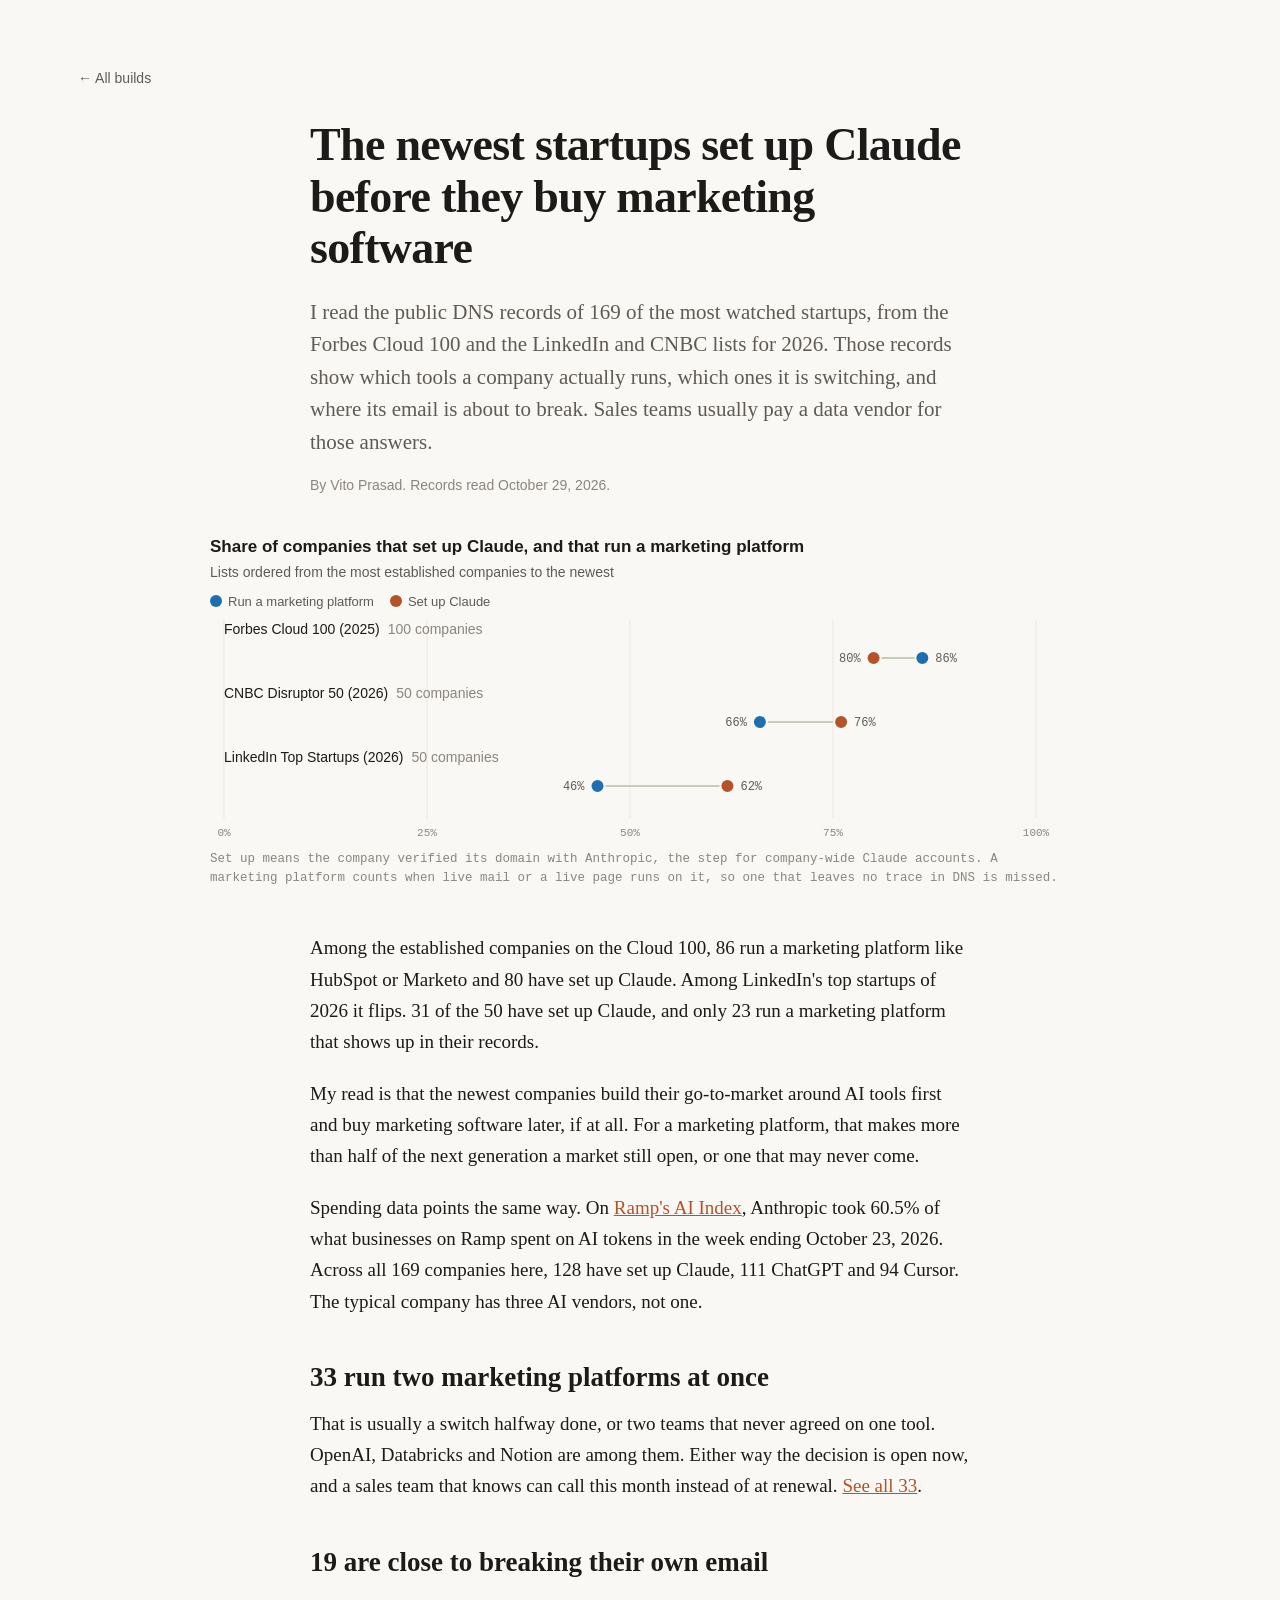
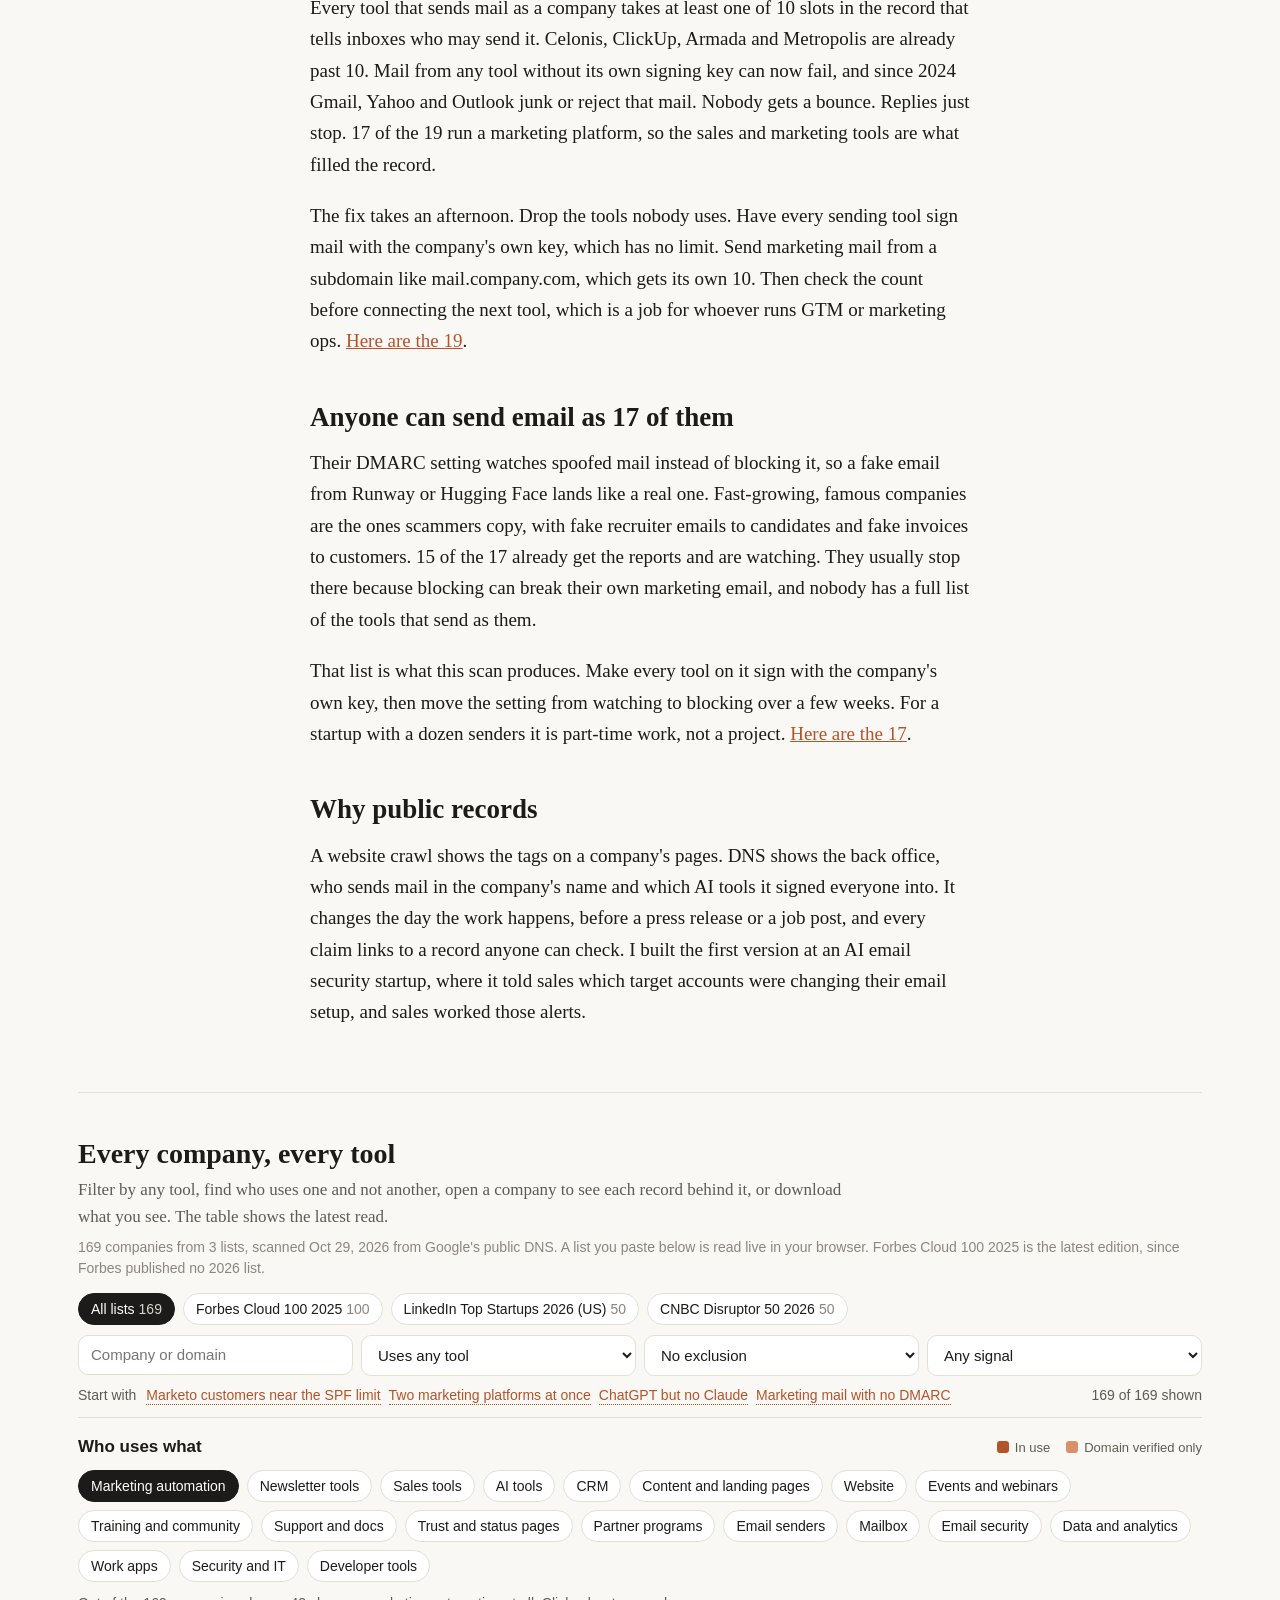
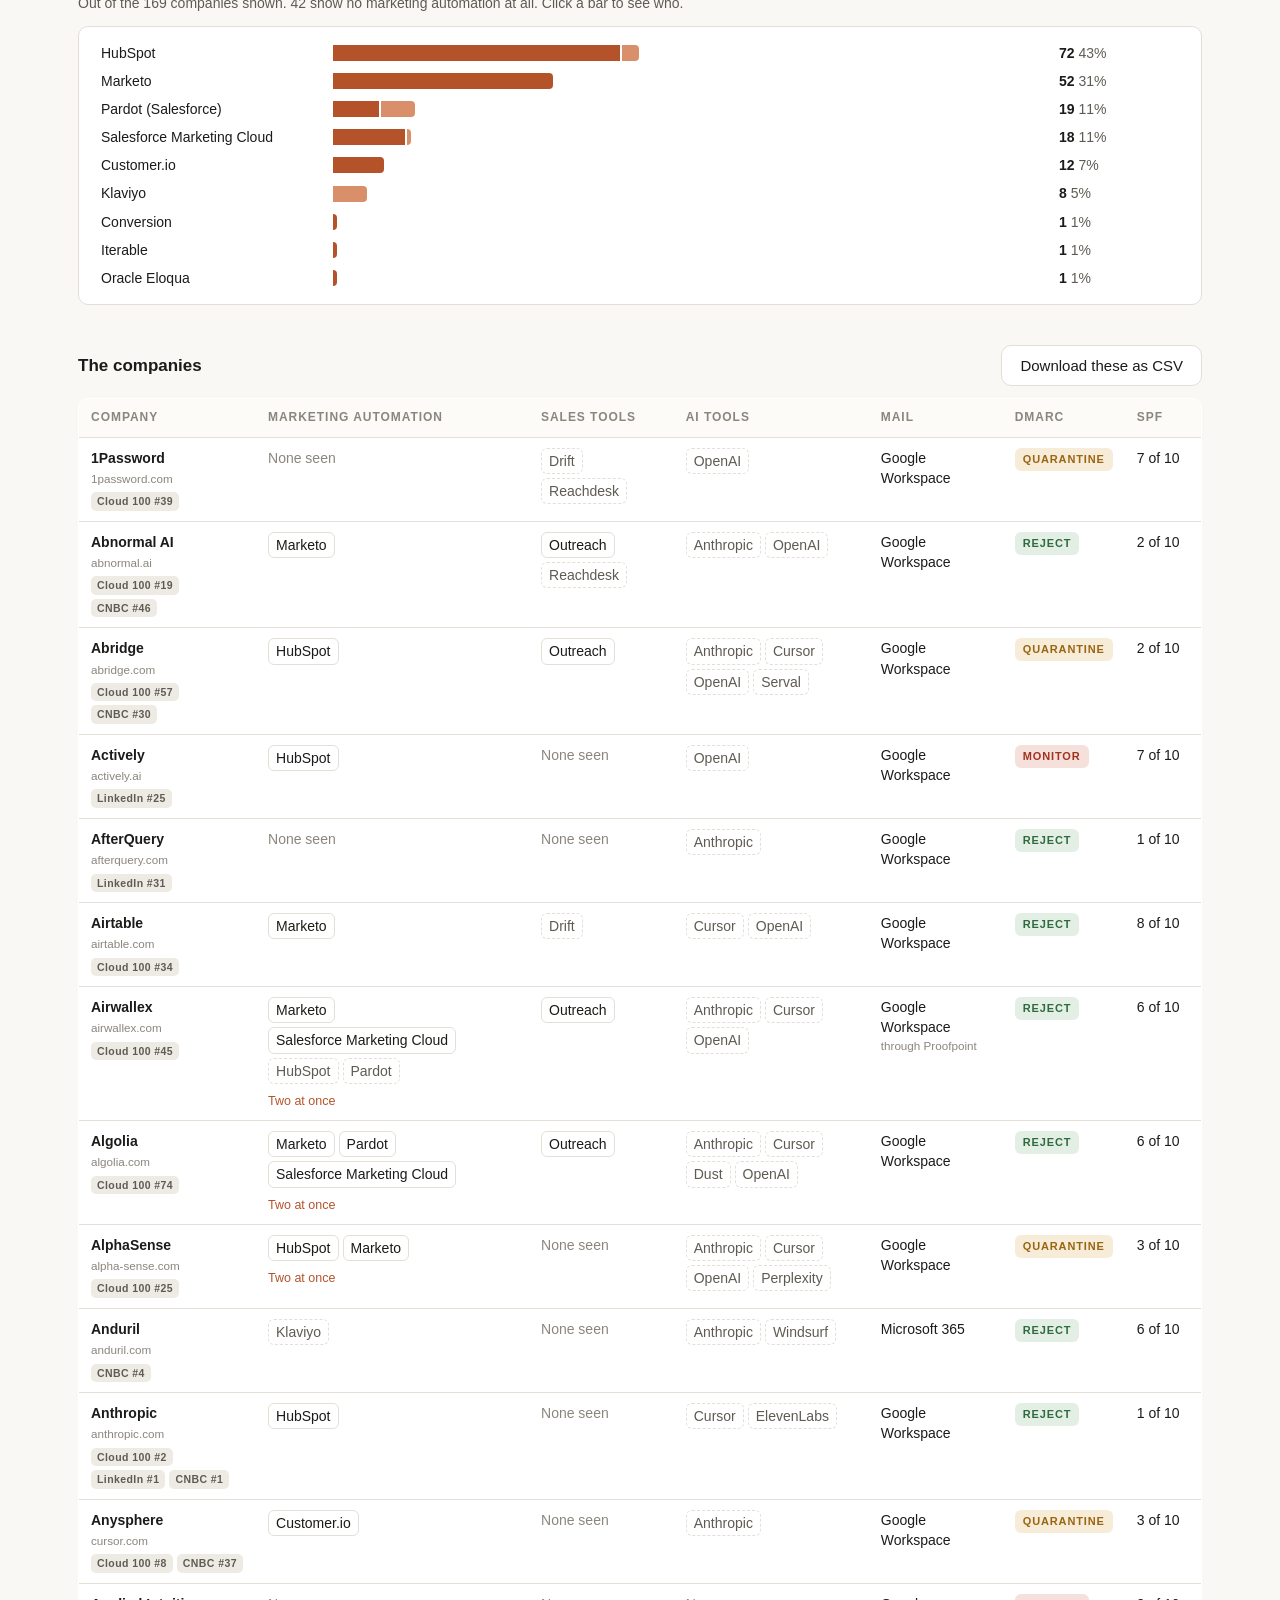
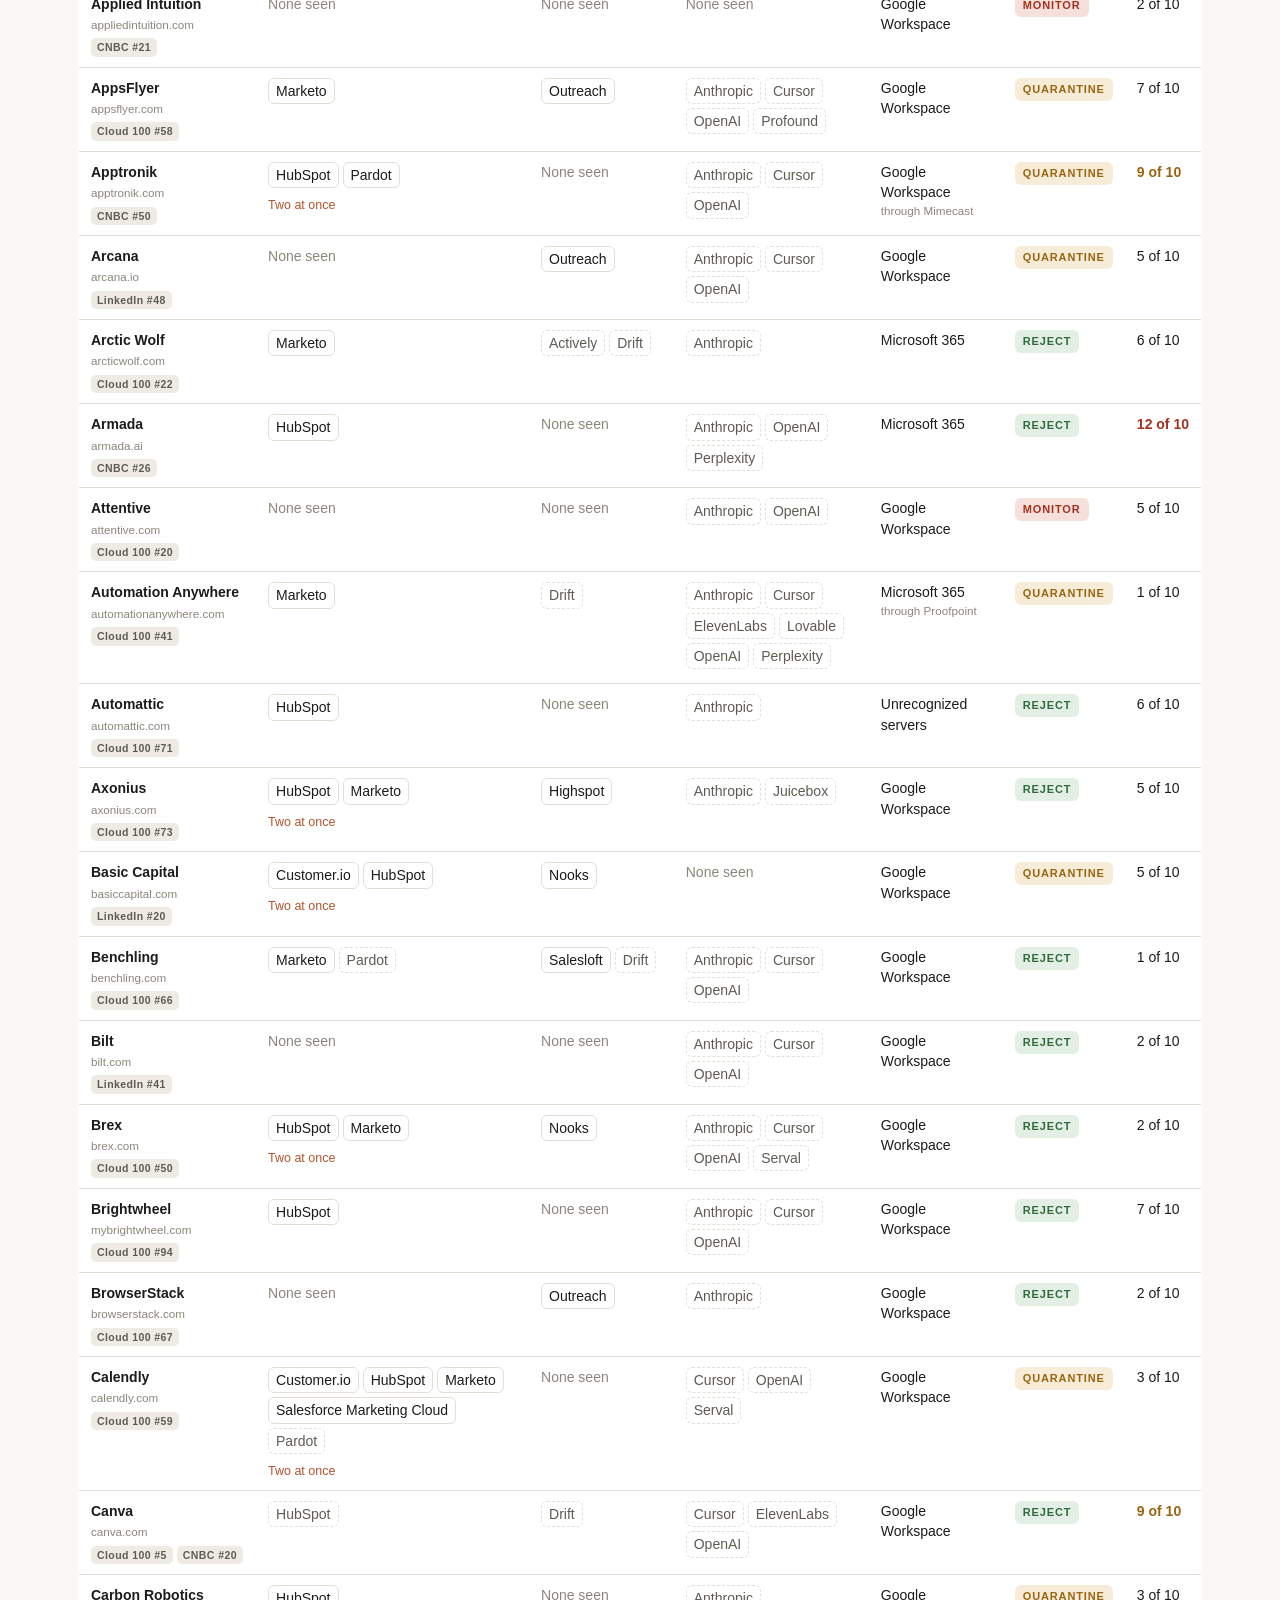
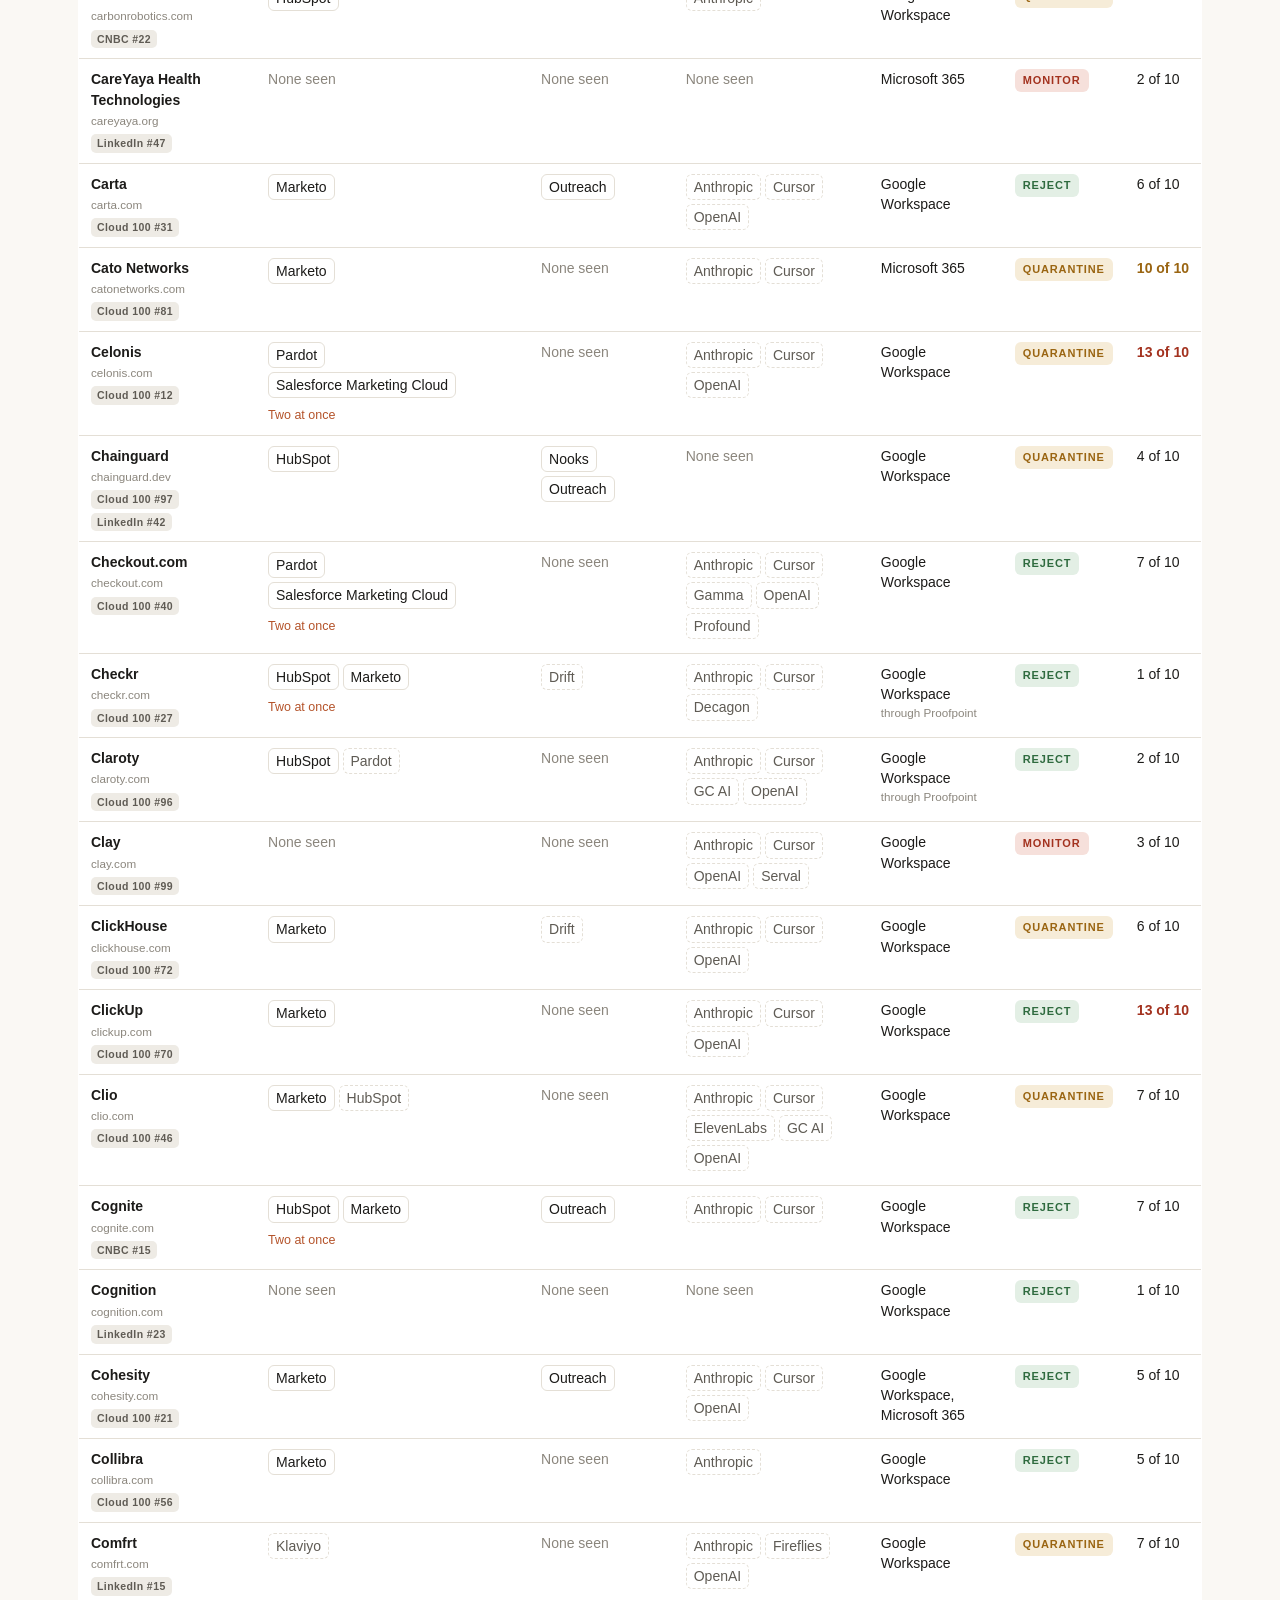
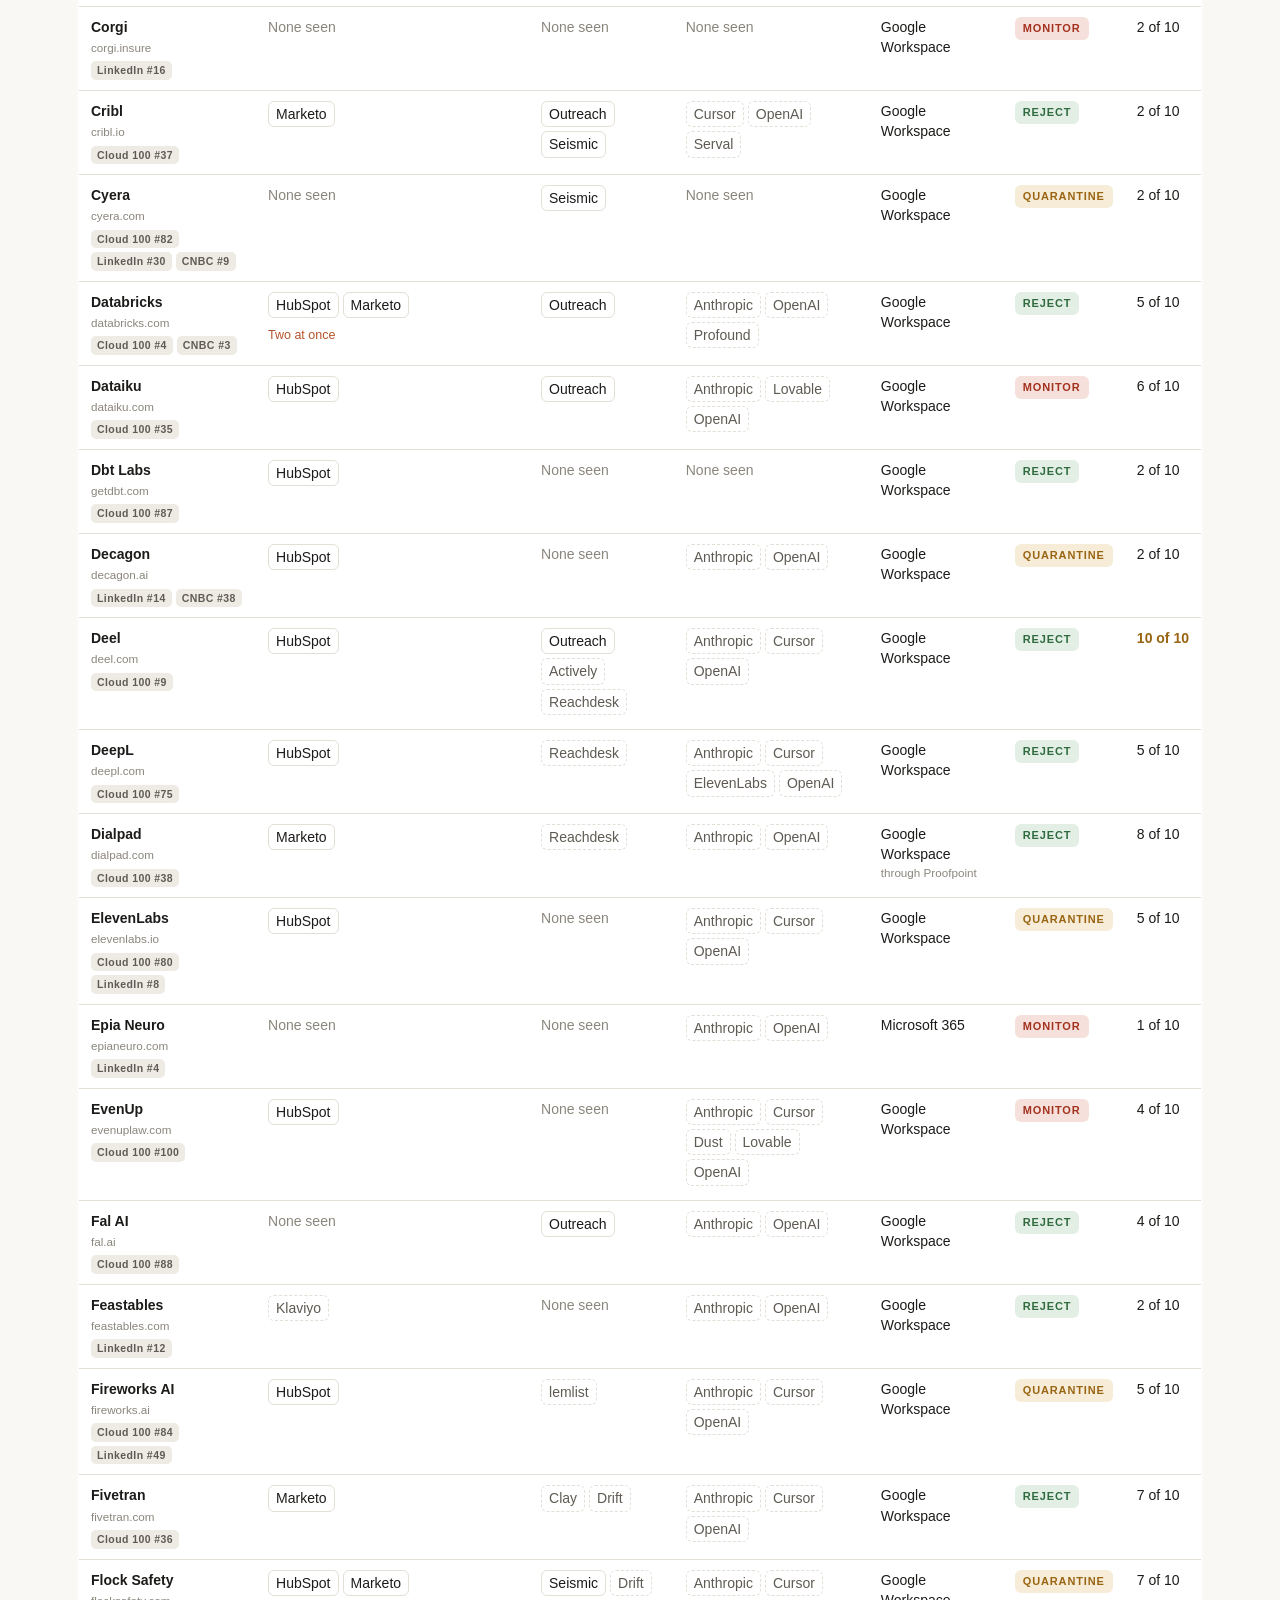
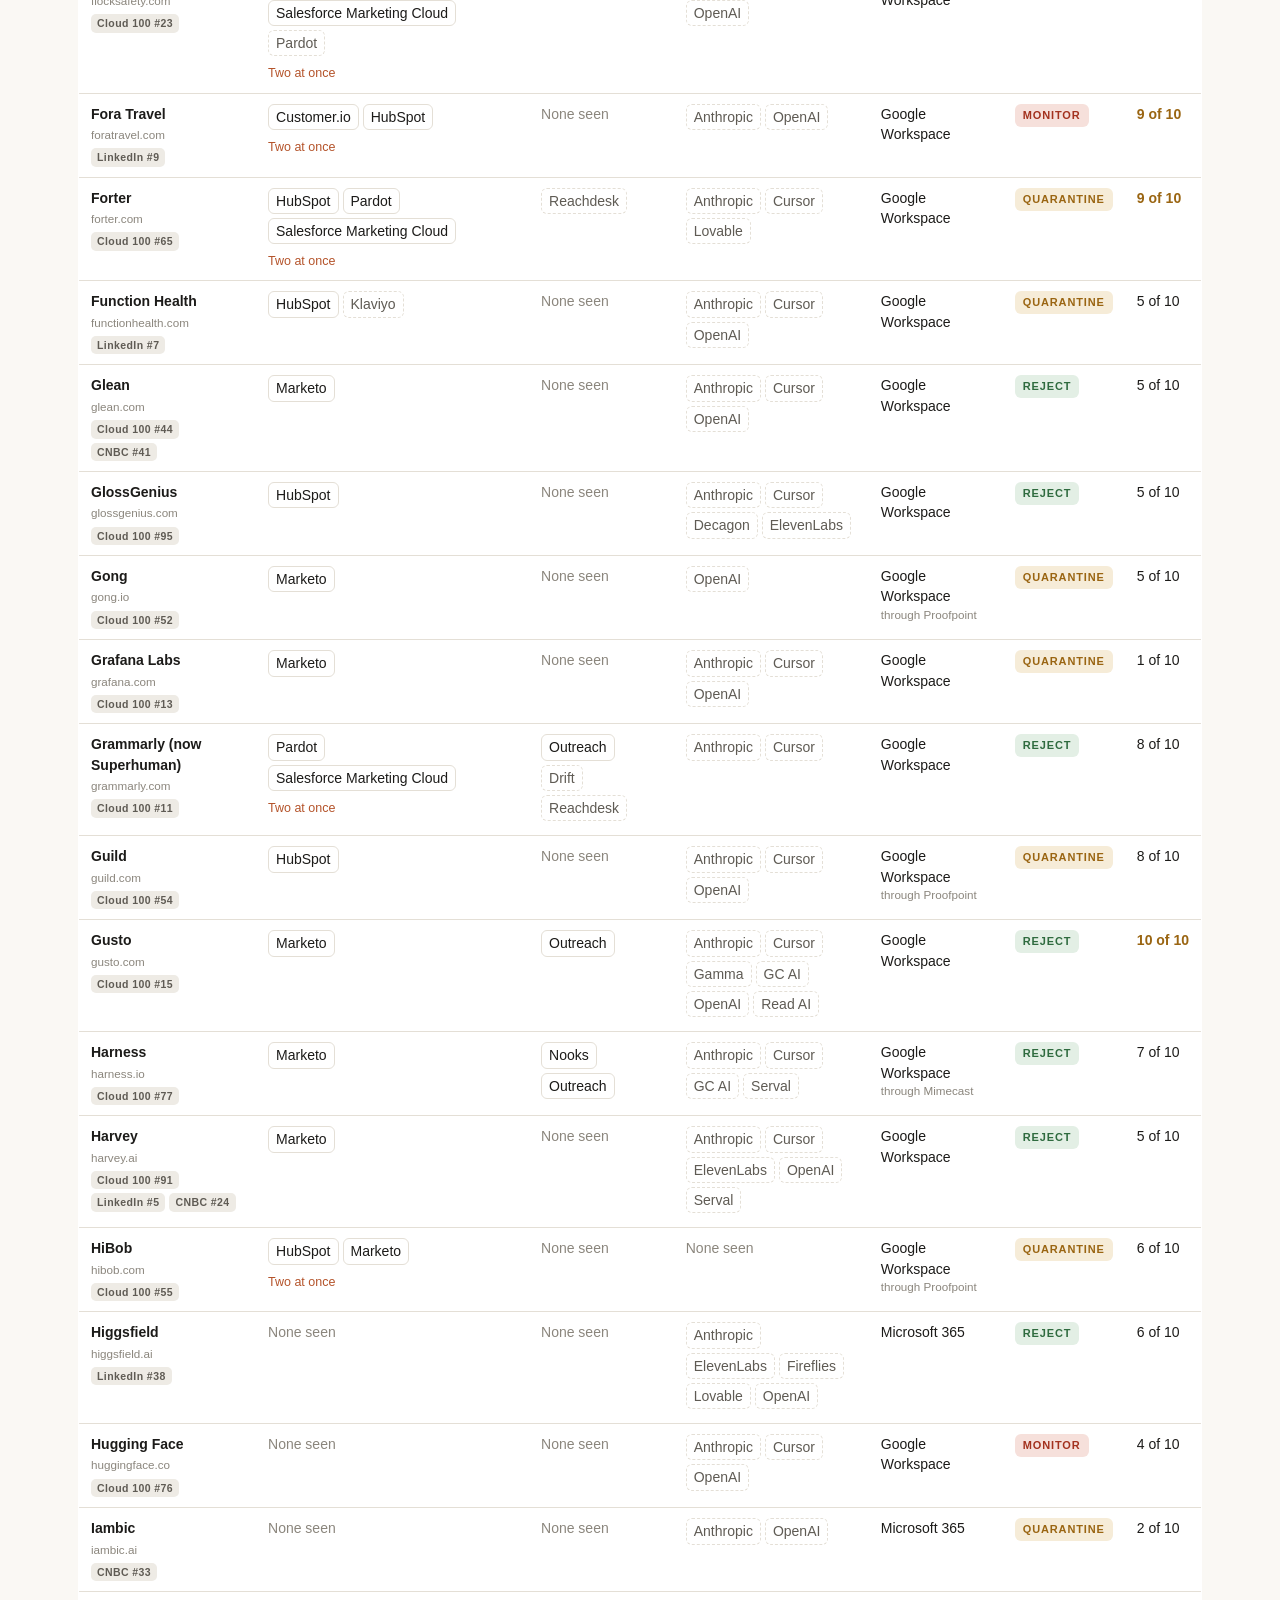
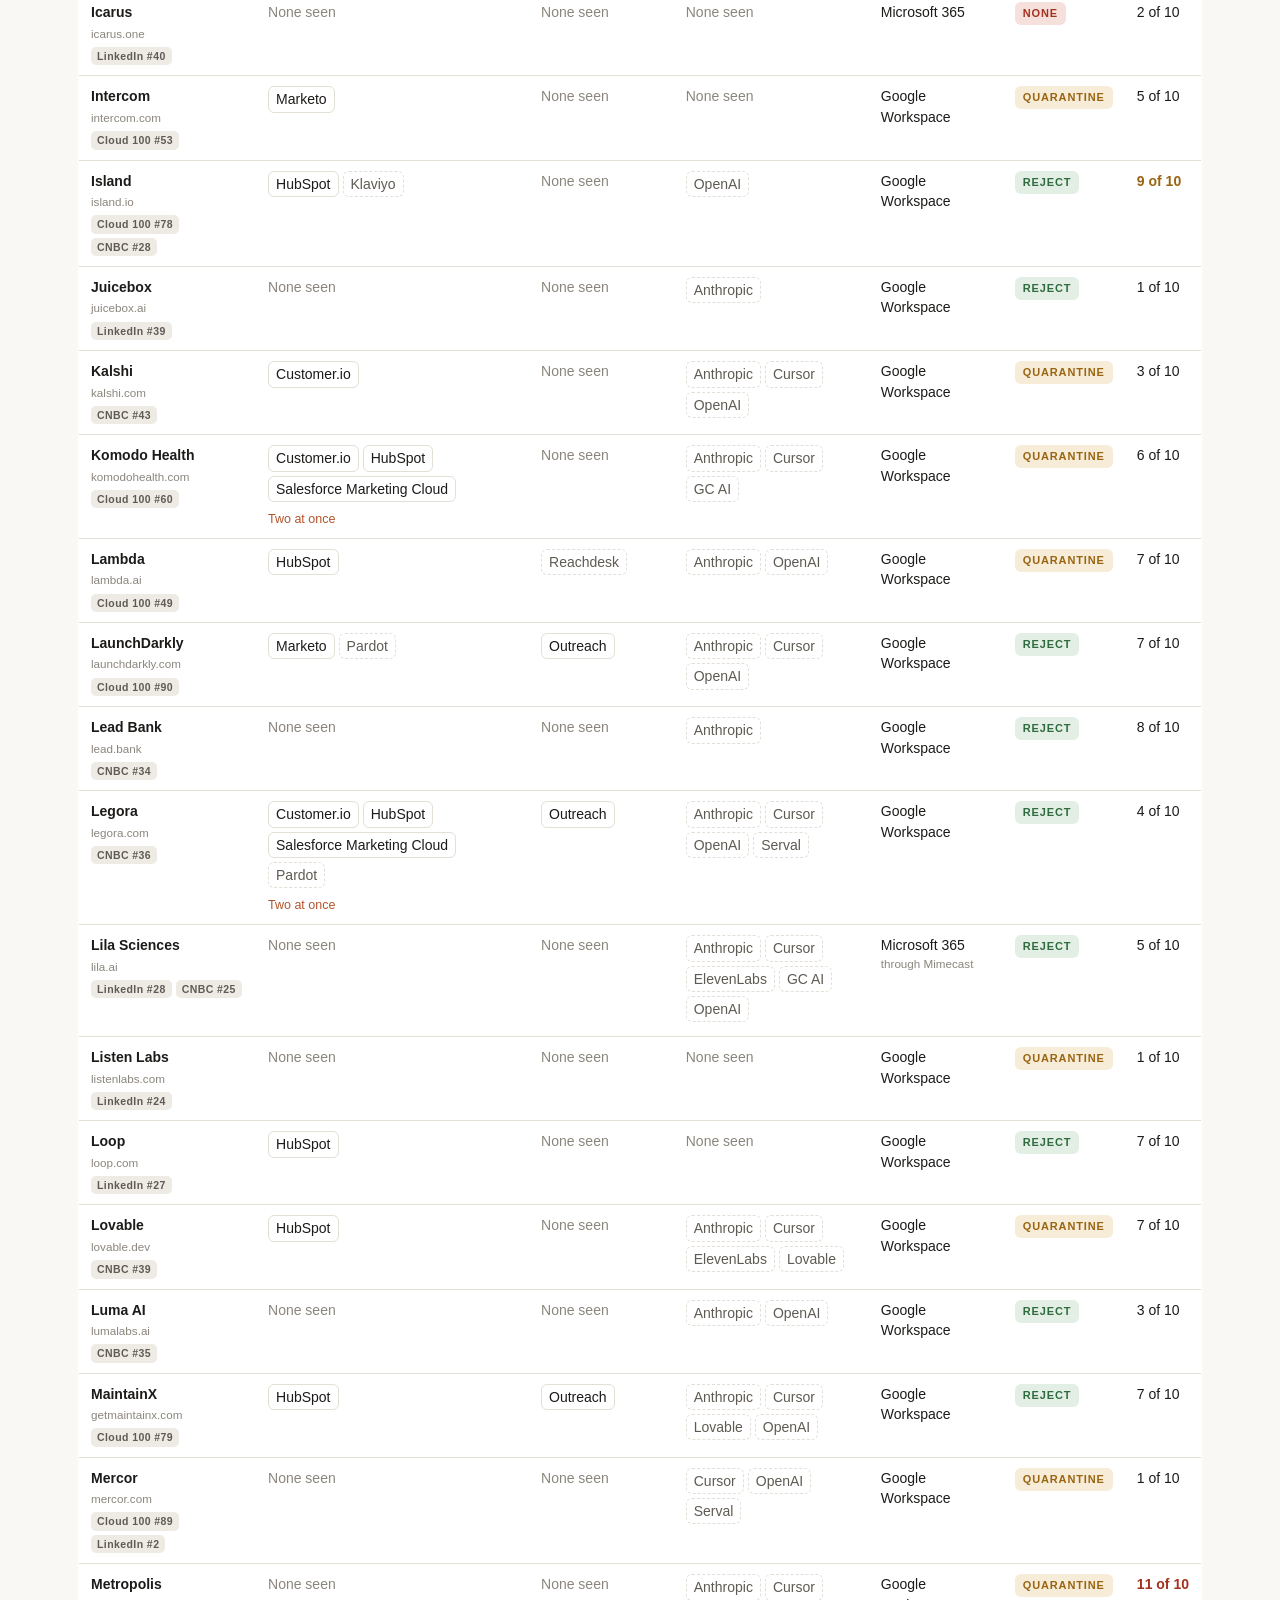
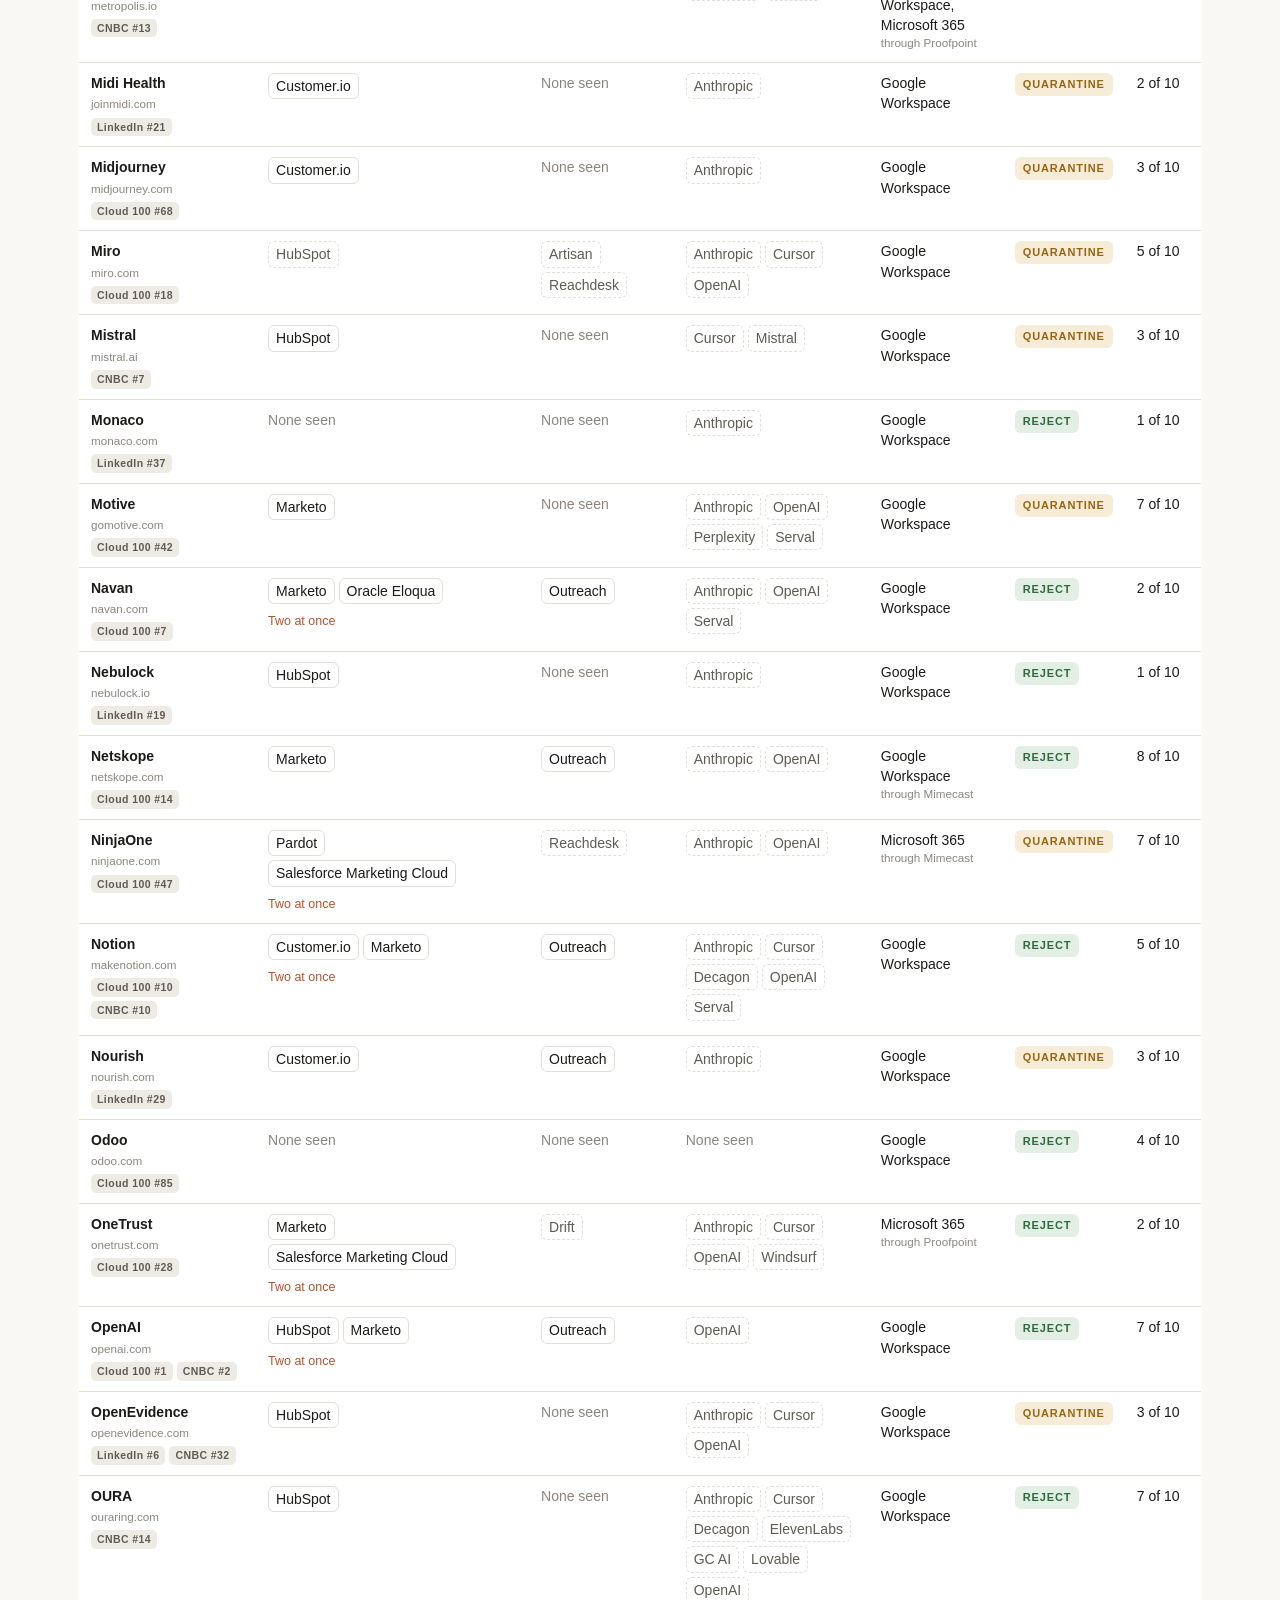
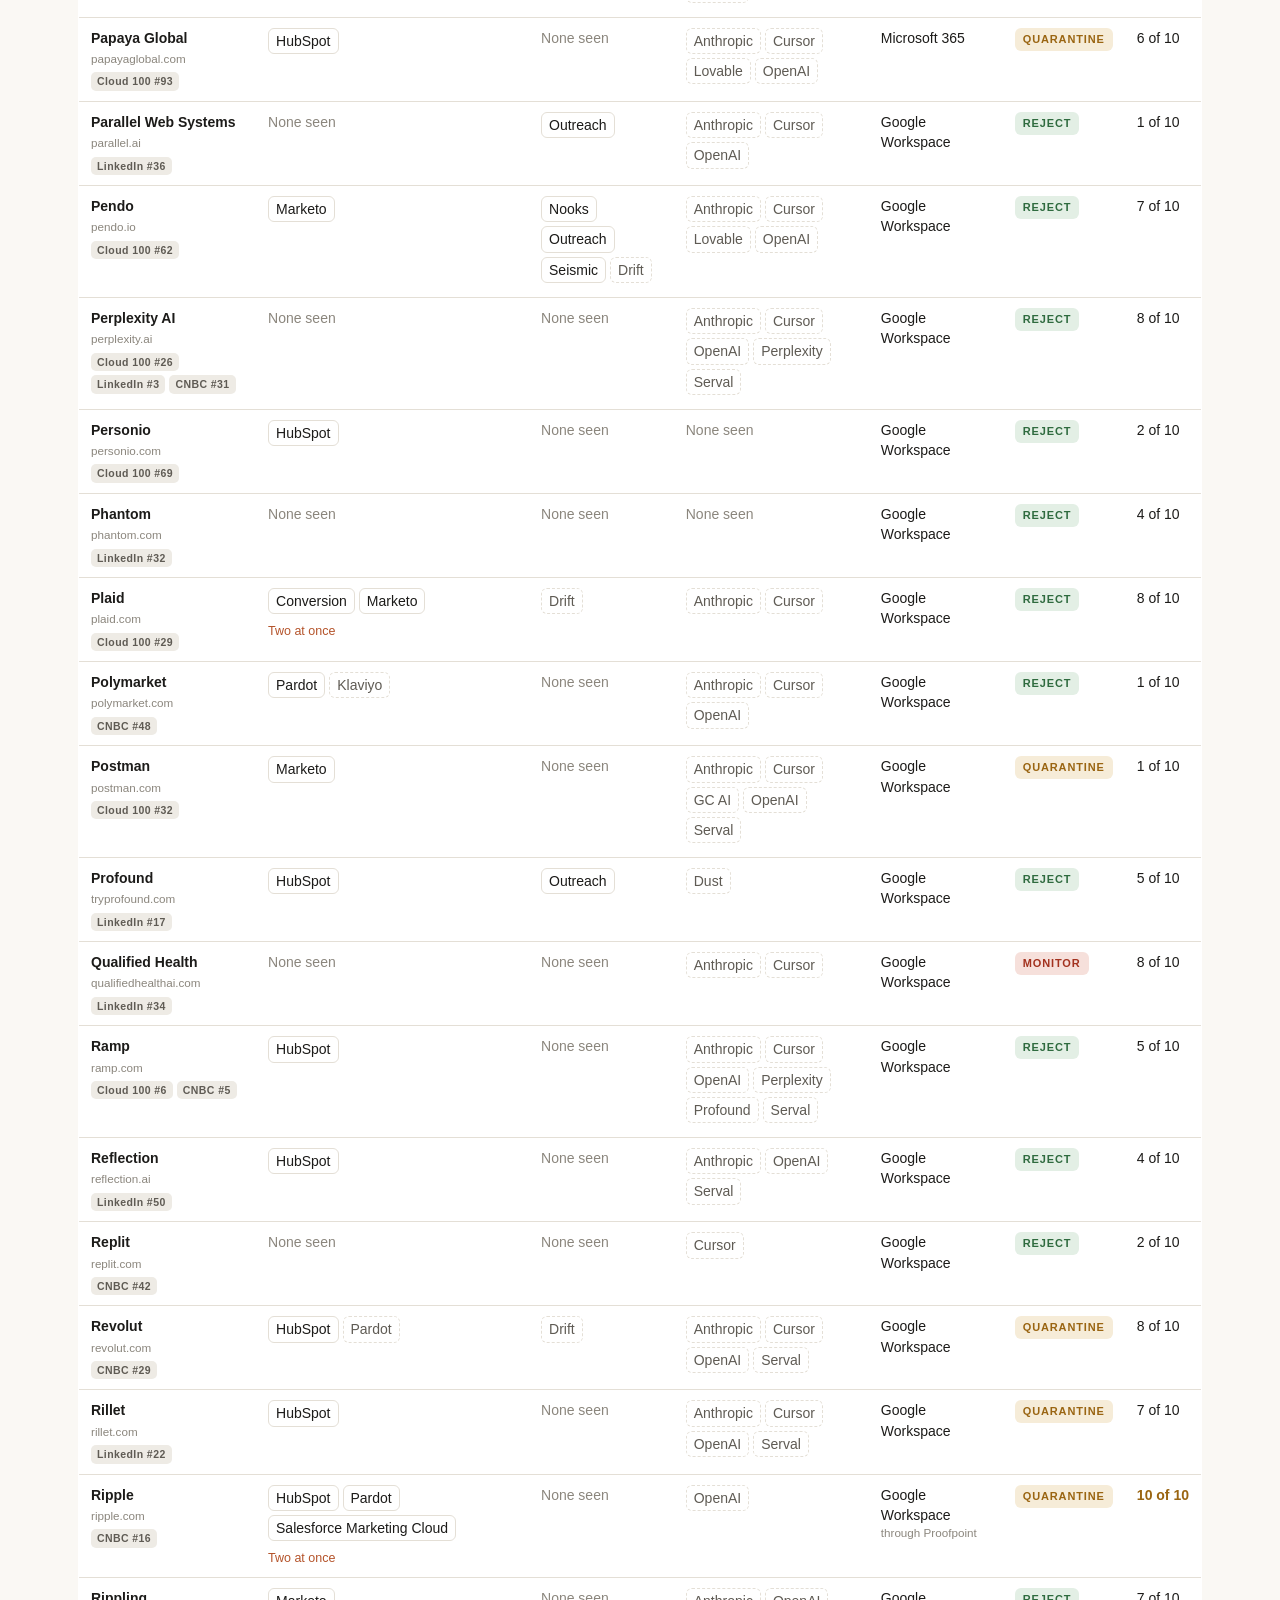
==== account-scanner/index.html @ 53861e31 "Add account-list scanner and email DNS check; drop employer name" ====
<!doctype html>
<html lang="en">
<head>
<meta charset="utf-8">
<meta name="viewport" content="width=device-width, initial-scale=1">
<title>GTM stack scanner, Vito Prasad</title>
<meta name="description" content="Which sales, marketing and AI tools the top startups run, read from public DNS. Filter by tool, spot switches, export the list.">
<meta name="robots" content="noindex">
<link rel="icon" href="data:,">
<style>
  :root {
    --ink: #1c1b19; --muted: #5f5b54; --faint: #8b867d; --line: #e4dfd6;
    --paper: #faf8f4; --card: #ffffff; --accent: #b4532a; --map: #1f6fae; --accent-soft: #f4e6dc; --accent-light: #d9906a;
    --good: #2f6b3f; --good-soft: #e3efe5; --warn: #9a6512; --warn-soft: #f6ecd8;
    --bad: #a3321f; --bad-soft: #f6e0db; --info-soft: #eeebe5;
    --sans: -apple-system, "Segoe UI", "Helvetica Neue", Arial, sans-serif;
    --mono: ui-monospace, "SF Mono", Menlo, Consolas, monospace;
  }
  * { box-sizing: border-box; }
  html { -webkit-text-size-adjust: 100%; }
  body { margin: 0; background: var(--paper); color: var(--ink);
         font: 17px/1.6 "Iowan Old Style", "Palatino Linotype", Palatino, Georgia, serif; }
  main { max-width: 1180px; margin: 0 auto; padding: 64px 28px 96px; }
  a { color: var(--ink); }
  .back { font: 14px/1 var(--sans); color: var(--muted); text-decoration: none; }
  .back:hover { color: var(--ink); }
  h1 { font-size: 44px; line-height: 1.1; margin: 0 0 18px; font-weight: 600; letter-spacing: -.01em; max-width: 900px; }
  .fine { font: 14px/1.5 var(--sans); color: var(--faint); margin: 0; }
  h2 { font-size: 28px; line-height: 1.2; margin: 0 0 6px; font-weight: 600; }
  h3 { font: 600 17px/1.3 var(--sans); color: var(--ink); margin: 0 0 14px; }
  p { margin: 0 0 14px; }
  button { font: 600 15px/1 var(--sans); padding: 12px 18px; border-radius: 10px; border: 1px solid var(--ink);
           background: var(--ink); color: #fff; cursor: pointer; }
  button.ghost { background: var(--card); color: var(--ink); border-color: var(--line); font-weight: 500; }
  button.ghost:hover { border-color: var(--ink); }
  button:disabled { opacity: .55; cursor: default; }
  select, input[type=search] { font: 15px/1.2 var(--sans); padding: 10px 12px; border: 1px solid var(--line); border-radius: 10px;
           background: var(--card); color: var(--ink); min-width: 0; }
  select:focus, input:focus, textarea:focus { outline: 2px solid var(--accent-soft); border-color: var(--accent); }

  .story { max-width: 660px; margin: 0 auto; }
  .story h1 { font-size: 46px; line-height: 1.12; margin: 28px 0 22px; font-weight: 600; letter-spacing: -.015em; }
  .story .dek { font-size: 21px; line-height: 1.55; color: var(--muted); margin: 0 0 18px; }
  .story .byline { font: 14px/1.4 var(--sans); color: var(--faint); margin: 0 0 40px; }
  .story p { font-size: 19px; line-height: 1.65; margin: 0 0 20px; }
  .story h2 { font-size: 27px; margin: 44px 0 14px; }
  .story a { color: var(--accent); }
  figure.chart { max-width: 860px; margin: 0 auto 44px; }
  .chart-title { font: 600 17px/1.35 var(--sans); margin: 0 0 4px; }
  .chart-sub { font: 14px/1.4 var(--sans); color: var(--muted); margin: 0 0 12px; }
  figure.chart .legend { justify-content: flex-start; margin-bottom: 6px; }
  figure.chart .legend i { border-radius: 50%; }
  figure.chart figcaption { font: 12.5px/1.55 var(--mono); color: var(--faint); margin-top: 8px; }
  #crossoverPlot svg { display: block; overflow: visible; }
  #crossoverPlot text { font-family: var(--mono); }
  .sr-only { position: absolute; width: 1px; height: 1px; overflow: hidden; clip: rect(0 0 0 0); white-space: nowrap; }
  section.explore { border-top: 1px solid var(--line); padding-top: 44px; margin-top: 64px; }
  section.explore .intro { margin-bottom: 6px; }
  .controls { position: sticky; top: 0; z-index: 5; background: var(--paper); padding: 14px 0 12px; border-bottom: 1px solid var(--line);
              margin-bottom: 18px; }
  .row { display: flex; flex-wrap: wrap; gap: 8px; align-items: center; }
  .row + .row { margin-top: 10px; }
  .pill { font: 14px/1 var(--sans); padding: 8px 12px; border: 1px solid var(--line); border-radius: 999px; background: var(--card);
          color: var(--ink); cursor: pointer; font-weight: 500; }
  .pill:hover { border-color: var(--ink); }
  .pill[aria-pressed=true] { background: var(--ink); border-color: var(--ink); color: #fff; }
  .pill .n { color: var(--faint); margin-left: 4px; }
  .pill[aria-pressed=true] .n { color: #d9d4cc; }
  .lbl-inline { font: 14px/1 var(--sans); color: var(--muted); margin-right: 2px; }
  .views a { font: 14px/1.3 var(--sans); color: var(--accent); text-decoration: none; border-bottom: 1px dotted var(--accent); }
  .views a:hover { color: var(--ink); border-color: var(--ink); }
  .count { font: 14px/1.3 var(--sans); color: var(--muted); margin-left: auto; }
  .row.grow > select, .row.grow > input { flex: 1 1 180px; }

  section.block { margin: 0 0 40px; }
  .base-head { display: flex; flex-wrap: wrap; gap: 10px; align-items: baseline; justify-content: space-between; margin-bottom: 12px; }
  .base-head p { font: 14px/1.4 var(--sans); color: var(--muted); margin: 0; }
  .legend { display: flex; gap: 16px; font: 13px/1 var(--sans); color: var(--muted); align-items: center; }
  .legend i { display: inline-block; width: 12px; height: 12px; border-radius: 3px; margin-right: 6px; vertical-align: -1px; }
  .bars { background: var(--card); border: 1px solid var(--line); border-radius: 10px; padding: 12px 16px; }
  .bar { display: grid; grid-template-columns: 220px 1fr 120px; gap: 12px; align-items: center; padding: 5px 6px; border-radius: 8px;
         cursor: pointer; font: 14px/1.3 var(--sans); }
  .bar:hover, .bar.on { background: #f6f2ec; }
  .bar .name { white-space: nowrap; overflow: hidden; text-overflow: ellipsis; }
  .bar .track { display: flex; gap: 2px; height: 16px; }
  .bar .seg { height: 16px; }
  .bar .seg.use { background: var(--accent); }
  .bar .seg.ver { background: var(--accent-light); }
  .bar .seg:last-child { border-radius: 0 4px 4px 0; }
  .bar .val { color: var(--muted); font-variant-numeric: tabular-nums; }
  .bar .val b { color: var(--ink); font-weight: 600; }
  .cats { margin-bottom: 12px; }
  .more { font: 14px/1 var(--sans); background: none; border: 0; color: var(--accent); padding: 10px 6px 4px; }
  .tip { position: fixed; pointer-events: none; background: var(--ink); color: #fff; font: 13px/1.4 var(--sans); padding: 8px 10px;
         border-radius: 8px; max-width: 280px; z-index: 20; display: none; }

  table { width: 100%; border-collapse: collapse; font: 14px/1.45 var(--sans); background: var(--card);
          border: 1px solid var(--line); border-radius: 10px; overflow: hidden; }
  th { text-align: left; font-weight: 600; font-size: 12px; letter-spacing: .08em; text-transform: uppercase;
       color: var(--faint); padding: 10px 12px; border-bottom: 1px solid var(--line); background: #fcfbf8; }
  td { padding: 10px 12px; border-bottom: 1px solid var(--line); vertical-align: top; }
  tr.co { cursor: pointer; }
  tr.co:hover td { background: #fcfaf6; }
  tr.co.open td { background: #fbf6f1; border-bottom-color: transparent; }
  td.who b { display: block; font-weight: 600; }
  td.who small { color: var(--faint); }
  .ranks { display: flex; flex-wrap: wrap; gap: 4px; margin-top: 4px; }
  .rank { font: 600 10.5px/1 var(--sans); letter-spacing: .04em; padding: 4px 6px; border-radius: 5px; background: var(--info-soft); color: var(--muted); white-space: nowrap; }
  .v { display: inline-block; padding: 2px 7px; margin: 0 4px 4px 0; border-radius: 6px; border: 1px solid var(--line); white-space: nowrap; }
  .v.ver { border-style: dashed; color: var(--muted); }
  .none { color: var(--faint); }
  .chip { display: inline-block; font: 600 11px/1 var(--sans); letter-spacing: .08em; text-transform: uppercase;
          padding: 6px 8px; border-radius: 6px; text-align: center; white-space: nowrap; }
  .chip.good { background: var(--good-soft); color: var(--good); } .chip.warn { background: var(--warn-soft); color: var(--warn); }
  .chip.bad { background: var(--bad-soft); color: var(--bad); } .chip.info { background: var(--info-soft); color: var(--muted); }
  .chip.critical, .chip.signal { background: var(--accent-soft); color: var(--accent); }
  .chip.high { background: var(--bad-soft); color: var(--bad); } .chip.medium { background: var(--warn-soft); color: var(--warn); }
  .spf { font-variant-numeric: tabular-nums; white-space: nowrap; }
  .spf.warn { color: var(--warn); font-weight: 600; } .spf.bad { color: var(--bad); font-weight: 600; }
  .sig { display: block; font-size: 12.5px; color: var(--accent); margin-top: 4px; }

  tr.detail td { background: #fbf6f1; padding: 4px 18px 22px; }
  .dgrid { display: grid; grid-template-columns: 1fr 1fr; gap: 10px 28px; }
  .cat { margin: 14px 0 0; }
  .cat h4 { font: 600 12px/1 var(--sans); letter-spacing: .08em; text-transform: uppercase; color: var(--faint); margin: 0 0 8px; }
  .ev { font: 13.5px/1.45 var(--sans); margin: 0 0 8px; }
  .ev b { font-weight: 600; }
  .ev .why { display: block; color: var(--muted); }
  .ev code { font: 12px/1.4 var(--mono); color: var(--muted); word-break: break-all; }
  .ev a { color: var(--faint); font-size: 12px; }
  .flags { list-style: none; margin: 14px 0 0; padding: 0; display: grid; gap: 8px; }
  .flag { display: grid; grid-template-columns: 82px 1fr; gap: 12px; align-items: start; background: var(--card);
          border: 1px solid var(--line); border-radius: 10px; padding: 11px 14px; font: 14px/1.45 var(--sans); }
  .flag strong { display: block; font-weight: 600; }
  .flag span.body { color: var(--muted); }
  details.raw { background: var(--card); border: 1px solid var(--line); border-radius: 10px; margin-top: 16px; }
  details.raw summary { cursor: pointer; padding: 11px 14px; font: 600 14px/1.3 var(--sans); }
  .rawrow { padding: 9px 14px; border-top: 1px solid var(--line); }
  .rawrow .q { font: 600 12.5px/1.4 var(--sans); display: flex; justify-content: space-between; gap: 10px; }
  .rawrow .q a { font-weight: 400; color: var(--faint); }
  .rawrow pre { margin: 5px 0 0; white-space: pre-wrap; word-break: break-all; font: 12px/1.5 var(--mono); color: var(--muted); }
  .dactions { display: flex; flex-wrap: wrap; gap: 10px; margin-top: 16px; font: 14px/1 var(--sans); }
  .dactions a { color: var(--muted); }

  .empty { font: 15px/1.5 var(--sans); color: var(--faint); padding: 16px; background: var(--card);
           border: 1px dashed var(--line); border-radius: 10px; }
  .actions { display: flex; flex-wrap: wrap; gap: 10px; margin: 14px 0 0; }
  textarea { width: 100%; min-height: 150px; font: 14px/1.5 var(--mono); padding: 12px 14px; border: 1px solid var(--line);
             border-radius: 10px; background: var(--card); color: var(--ink); resize: vertical; }
  .status { font: 14px/1.4 var(--sans); color: var(--muted); min-height: 20px; margin: 12px 0 0; }
  .status.err { color: var(--bad); }
  section.split { border-top: 1px solid var(--line); padding-top: 44px; margin-top: 56px; }
  .intro { font-size: 17px; color: var(--muted); max-width: 780px; }
  .cols { display: grid; grid-template-columns: 1fr 1fr; gap: 36px; }
  .kinds td:first-child { white-space: nowrap; font-weight: 600; }
  footer { border-top: 1px solid var(--line); padding-top: 26px; margin-top: 64px; font: 14px/1.5 var(--sans); color: var(--faint); }
  footer a { color: var(--muted); }
  @media (max-width: 860px) {
    main { padding: 36px 16px 72px; }
    .story h1 { font-size: 32px; } .story .dek { font-size: 18px; } .story p { font-size: 17.5px; }
    .bar { grid-template-columns: 130px 1fr 74px; }
    .hide-sm { display: none; }
    .dgrid, .cols { grid-template-columns: 1fr; gap: 0 22px; }
    .flag { grid-template-columns: 1fr; gap: 6px; } .flag .chip { justify-self: start; }
    .controls { position: static; }
  }
</style>
</head>
<body>
<main>
<a class="back" href="../index.html">&larr; All builds</a>

<article class="story">
  <h1>The newest startups set up Claude before they buy marketing software</h1>
  <p class="dek">I read the public DNS records of 169 of the most watched startups, from the Forbes Cloud 100 and the LinkedIn and CNBC lists for 2026. Those records show which tools a company actually runs, which ones it is switching, and where its email is about to break. Sales teams usually pay a data vendor for those answers.</p>
  <p class="byline">By Vito Prasad. Records read October 29, 2026.</p>
</article>

<figure class="chart" id="crossover">
  <p class="chart-title">Share of companies that set up Claude, and that run a marketing platform</p>
  <p class="chart-sub">Lists ordered from the most established companies to the newest</p>
  <div class="legend"><span><i style="background:var(--map)"></i>Run a marketing platform</span><span><i style="background:var(--accent)"></i>Set up Claude</span></div>
  <div id="crossoverPlot"></div>
  <figcaption>Set up means the company verified its domain with Anthropic, the step for company-wide Claude accounts. A marketing platform counts when live mail or a live page runs on it, so one that leaves no trace in DNS is missed.</figcaption>
  <table class="sr-only" id="crossoverTable"><caption>Share of companies by list</caption>
    <thead><tr><th>List</th><th>Companies</th><th>Run a marketing platform</th><th>Set up Claude</th><th>Set up ChatGPT</th></tr></thead><tbody></tbody></table>
</figure>
<script type="application/json" id="storyData">
{"asOf": "2026-10-29", "rows": [
  {"list": "Forbes Cloud 100 (2025)", "n": 100, "map": 86, "claude": 80, "chatgpt": 74},
  {"list": "CNBC Disruptor 50 (2026)", "n": 50, "map": 33, "claude": 38, "chatgpt": 34},
  {"list": "LinkedIn Top Startups (2026)", "n": 50, "map": 23, "claude": 31, "chatgpt": 27}
]}
</script>

<article class="story">
  <p>Among the established companies on the Cloud 100, 86 run a marketing platform like HubSpot or Marketo and 80 have set up Claude. Among LinkedIn's top startups of 2026 it flips. 31 of the 50 have set up Claude, and only 23 run a marketing platform that shows up in their records.</p>
  <p>My read is that the newest companies build their go-to-market around AI tools first and buy marketing software later, if at all. For a marketing platform, that makes more than half of the next generation a market still open, or one that may never come.</p>
  <p>Spending data points the same way. On <a href="https://ramp.com/data/ai-index" target="_blank" rel="noopener">Ramp's AI Index</a>, Anthropic took 60.5% of what businesses on Ramp spent on AI tokens in the week ending October 23, 2026. Across all 169 companies here, 128 have set up Claude, 111 ChatGPT and 94 Cursor. The typical company has three AI vendors, not one.</p>

  <h2>33 run two marketing platforms at once</h2>
  <p>That is usually a switch halfway done, or two teams that never agreed on one tool. OpenAI, Databricks and Notion are among them. Either way the decision is open now, and a sales team that knows can call this month instead of at renewal. <a href="#controls" data-view="two">See all 33</a>.</p>

  <h2>19 are close to breaking their own email</h2>
  <p>Every tool that sends mail as a company takes at least one of 10 slots in the record that tells inboxes who may send it. Celonis, ClickUp, Armada and Metropolis are already past 10. Mail from any tool without its own signing key can now fail, and since 2024 Gmail, Yahoo and Outlook junk or reject that mail. Nobody gets a bounce. Replies just stop. 17 of the 19 run a marketing platform, so the sales and marketing tools are what filled the record.</p>
  <p>The fix takes an afternoon. Drop the tools nobody uses. Have every sending tool sign mail with the company's own key, which has no limit. Send marketing mail from a subdomain like mail.company.com, which gets its own 10. Then check the count before connecting the next tool, which is a job for whoever runs GTM or marketing ops. <a href="#controls" data-view="spfrisk">Here are the 19</a>.</p>

  <h2>Anyone can send email as 17 of them</h2>
  <p>Their DMARC setting watches spoofed mail instead of blocking it, so a fake email from Runway or Hugging Face lands like a real one. Fast-growing, famous companies are the ones scammers copy, with fake recruiter emails to candidates and fake invoices to customers. 15 of the 17 already get the reports and are watching. They usually stop there because blocking can break their own marketing email, and nobody has a full list of the tools that send as them.</p>
  <p>That list is what this scan produces. Make every tool on it sign with the company's own key, then move the setting from watching to blocking over a few weeks. For a startup with a dozen senders it is part-time work, not a project. <a href="#controls" data-view="spoof">Here are the 17</a>.</p>

  <h2>Why public records</h2>
  <p>A website crawl shows the tags on a company's pages. DNS shows the back office, who sends mail in the company's name and which AI tools it signed everyone into. It changes the day the work happens, before a press release or a job post, and every claim links to a record anyone can check. I built the first version at an AI email security startup, where it told sales which target accounts were changing their email setup, and sales worked those alerts.</p>
</article>

<section class="explore">
  <h2>Every company, every tool</h2>
  <p class="intro">Filter by any tool, find who uses one and not another, open a company to see each record behind it, or download what you see. The table shows the latest read.</p>
  <p class="fine" id="scanned">Loading the scan...</p>
</section>

<div class="controls" id="controls">
  <div class="row" id="listPills"></div>
  <div class="row grow">
    <input type="search" id="q" placeholder="Company or domain" aria-label="Search companies">
    <select id="uses" aria-label="Uses this tool"><option value="">Uses any tool</option></select>
    <select id="notUses" aria-label="Does not use this tool"><option value="">No exclusion</option></select>
    <select id="signal" aria-label="Signal"><option value="">Any signal</option></select>
  </div>
  <div class="row views" id="views">
    <span class="lbl-inline">Start with</span>
    <a href="#" data-view="spf">Marketo customers near the SPF limit</a>
    <a href="#" data-view="two">Two marketing platforms at once</a>
    <a href="#" data-view="ai">ChatGPT but no Claude</a>
    <a href="#" data-view="bulk">Marketing mail with no DMARC</a>
    <span class="count" id="count"></span>
  </div>
</div>

<section class="block" id="base">
  <div class="base-head">
    <h3 style="margin:0">Who uses what</h3>
    <div class="legend"><span><i style="background:var(--accent)"></i>In use</span><span><i style="background:var(--accent-light)"></i>Domain verified only</span></div>
  </div>
  <div class="row cats" id="cats"></div>
  <div class="base-head"><p id="baseNote"></p></div>
  <div class="bars" id="bars"></div>
</section>

<section class="block">
  <div class="base-head">
    <h3 style="margin:0">The companies</h3>
    <div class="actions" style="margin:0"><button class="ghost" type="button" id="csv">Download these as CSV</button></div>
  </div>
  <div id="tableWrap"></div>
</section>

<section class="split" id="changes">
  <h2>What changed</h2>
  <p class="intro">A stack is most useful when it moves. Every scan is compared with the one before, and a change counts only when a second read minutes later agrees, so a flaky answer never reaches this list. Marketo disappearing while HubSpot shows up is a migration in flight. A new AI vendor is a new contract.</p>
  <div id="changeLog"></div>
</section>

<section class="split" id="mine">
  <h2>Scan your own list</h2>
  <p class="intro">Paste up to 300 companies, one per line, as a domain or as Company, domain. Your browser asks Google's public DNS directly, about 80 questions per company, and keeps the results here so the next scan can show what changed. Nothing is sent to me.</p>
  <textarea id="paste" spellcheck="false" placeholder="ibm.com&#10;MIT, mit.edu&#10;https://www.nasa.gov"></textarea>
  <div class="actions">
    <button type="button" id="scanBtn">Scan list</button>
    <button class="ghost" type="button" id="rescanMine">Re-scan my list</button>
    <button class="ghost" type="button" id="clearMine">Clear my list</button>
  </div>
  <p class="status" id="status" role="status"></p>
</section>

<section class="split" id="about">
  <h2>How it reads a stack</h2>
  <div class="cols" style="margin-top:20px">
    <div>
      <p>Most go-to-market tools need a company to touch its DNS before they work. A landing page on Marketo needs a subdomain pointed at Marketo. A marketing platform that sends mail as the company needs a spot in SPF and a signing key. A workspace on ChatGPT, Claude or Cursor with single sign-on needs a verification record on the domain. Read those records together and the tools fall out.</p>
      <p>For each company the scanner asks about 80 questions. It checks 45 common marketing and support subdomains, the mail servers, SPF and every service it includes, 27 common DKIM key names, DMARC, and the verification records on the main domain. It skips any subdomain that only answers because the company points every possible name at one server.</p>
    </div>
    <div>
      <p>Two strengths are kept apart. In use means live mail or a live web page depends on the vendor today. Domain verified means the company connected its domain to the vendor at some point, which is strong for AI and work tools but can outlive a contract. Every finding links to the record behind it.</p>
      <p>Some tools stay invisible. Anything that only runs inside the browser, like chat widgets and analytics tags, needs a page crawl. Tools that connect to a mailbox or a CRM through an API leave nothing in DNS. And a company can hide a tool behind its own servers. A quiet row means nothing was found, not that nothing is there.</p>
      <p>This grew out of a monitor I built at an AI email security startup that read target accounts' email records every morning and told sales when one started changing fast. The <a href="../email-dns-check/">email DNS check</a> is the single-company version.</p>
    </div>
  </div>
  <h3 style="margin-top:22px">The records it reads</h3>
  <table class="kinds">
    <thead><tr><th>Record</th><th>What it shows</th></tr></thead>
    <tbody>
      <tr><td>Subdomain</td><td>go.company.com points at Marketo, events.company.com at Goldcast, trust.company.com at SafeBase. The strongest sign a tool is live.</td></tr>
      <tr><td>SPF</td><td>Services allowed to send mail as the company. Also the lookup count, where 10 is the hard limit and every new sending tool adds one or more.</td></tr>
      <tr><td>DKIM</td><td>Signing keys. Many point at the vendor that holds them, like hs1 at HubSpot or s1 at SendGrid.</td></tr>
      <tr><td>Mail servers</td><td>Who runs the inbox and which security gateway sits in front of it.</td></tr>
      <tr><td>DMARC</td><td>Whether spoofed mail gets blocked, and which vendor reads the reports.</td></tr>
      <tr><td>Verification</td><td>Records like openai-domain-verification that a vendor asks for when a company connects its domain.</td></tr>
    </tbody>
  </table>
</section>

<footer>Vito Prasad. Built in October 2026 by directing AI coding agents. Company lists from <span id="sources">Forbes, LinkedIn and CNBC</span>. <a href="../index.html">See the other builds</a>.</footer>
</main>
<div class="tip" id="tip" role="tooltip"></div>

<script src="engine.js"></script>
<script>
"use strict";
const E = window.StackEngine;
const MINE_KEY = "gtmStackScanner.v1";
const LIST_SHORT = { "forbes-cloud-100-2025": "Cloud 100", "linkedin-top-startups-2026": "LinkedIn", "cnbc-disruptor-50-2026": "CNBC" };
const COLUMNS = [["Marketing automation", "Marketing automation"], ["Sales tools", "Sales tools"], ["AI tools", "AI tools"]];
const BASE_CATS = ["Marketing automation", "Newsletter tools", "Sales tools", "AI tools", "CRM", "Content and landing pages", "Website", "Events and webinars",
  "Training and community", "Support and docs", "Trust and status pages", "Partner programs", "Email senders", "Mailbox", "Email security",
  "Data and analytics", "Work apps", "Security and IT", "Developer tools"];

let DATA = { companies: [], lists: [] };
let CHANGES = { changes: [] };
let RAW = null;
const state = { list: "all", q: "", uses: "", notUses: "", signal: "", cat: "Marketing automation", open: null, allBars: false };

/* ---------- Helpers ---------- */

function esc(value) {
  return String(value === undefined || value === null ? "" : value)
    .replace(/&/g, "&amp;").replace(/</g, "&lt;").replace(/>/g, "&gt;").replace(/"/g, "&quot;").replace(/'/g, "&#39;");
}
function cap(s) { return s ? s.charAt(0).toUpperCase() + s.slice(1) : s; }
function fmtDate(iso) {
  return new Date(iso.length === 10 ? iso + "T12:00:00" : iso).toLocaleDateString(undefined, { month: "short", day: "numeric", year: "numeric" });
}
function pct(n, d) { return d ? Math.round(100 * n / d) + "%" : "0%"; }
function vkey(v) { return v.vendor + "|" + v.category; }
function inCat(c, cat, strength) {
  return (c.vendors || []).filter(v => v.category === cat && (!strength || v.strength === strength));
}

/* ---------- Your own list, kept in this browser ---------- */

function loadMine() {
  try {
    const s = JSON.parse(localStorage.getItem(MINE_KEY) || "{}");
    return { companies: s.companies || {}, changes: s.changes || [] };
  } catch (e) { return { companies: {}, changes: [] }; }
}
function saveMine(m) {
  try { localStorage.setItem(MINE_KEY, JSON.stringify(m)); }
  catch (e) { setStatus("This browser ran out of room to keep the list. Clear it or scan fewer companies.", true); }
}
function mineRows() {
  const m = loadMine();
  return Object.keys(m.companies).map(d => {
    const c = m.companies[d];
    return Object.assign({ domain: d, name: c.name, lists: [{ slug: "mine", rank: null }], mine: true }, c.result);
  });
}

/* ---------- Filtering ---------- */

function allRows() {
  const mine = mineRows();
  const seen = new Set(mine.map(r => r.domain));
  return DATA.companies.filter(c => !seen.has(c.domain) || true).concat(mine);
}

function scopeRows() {
  return allRows().filter(c => state.list === "all" ? !c.mine : state.list === "mine" ? c.mine : c.lists.some(l => l.slug === state.list));
}

function matches(c) {
  if (c.error) return !state.uses && !state.signal && (!state.q || (c.name + " " + c.domain).toLowerCase().includes(state.q));
  if (state.q && !(c.name + " " + c.domain).toLowerCase().includes(state.q)) return false;
  if (state.uses && !c.vendors.some(v => vkey(v) === state.uses)) return false;
  if (state.notUses && c.vendors.some(v => vkey(v) === state.notUses)) return false;
  if (state.signal === "spf-risk" ? !(c.signals.includes("spf-over") || c.signals.includes("spf-near"))
      : state.signal && !c.signals.includes(state.signal)) return false;
  return true;
}

function shownRows() {
  const rows = scopeRows().filter(matches);
  const rankIn = (c, slug) => (c.lists.find(l => l.slug === slug) || {}).rank || 999;
  if (state.list !== "all" && state.list !== "mine") rows.sort((a, b) => rankIn(a, state.list) - rankIn(b, state.list));
  else rows.sort((a, b) => a.name.localeCompare(b.name));
  return rows;
}

/* ---------- Rendering ---------- */

// A dumbbell per list. Rows run from the most established list to the newest,
// so the point where Claude passes marketing platforms reads top to bottom.
function renderStoryChart() {
  const data = JSON.parse(document.getElementById("storyData").textContent);
  const plotEl = document.getElementById("crossoverPlot");
  // Drawn at the container's real width so text stays the same size on a phone.
  const W = Math.max(280, plotEl.clientWidth || 640), left = 14, right = 34, rowH = 64, top = 6;
  const x = v => left + (W - left - right) * v / 100;
  const pctOf = (k, r) => Math.round(100 * r[k] / r.n);
  const H = top + data.rows.length * rowH + 30;
  let svg = '<svg viewBox="0 0 ' + W + " " + H + '" width="' + W + '" height="' + H + '" role="img" aria-labelledby="crossoverTitle"><title id="crossoverTitle">' +
    esc(data.rows.map(r => r.list + ", marketing platform " + pctOf("map", r) + "%, Claude " + pctOf("claude", r) + "%").join(". ")) + "</title>";
  [0, 25, 50, 75, 100].forEach(t => {
    svg += '<line x1="' + x(t) + '" x2="' + x(t) + '" y1="' + top + '" y2="' + (H - 24) + '" stroke="#ebe6de" stroke-width="1"/>' +
      '<text x="' + x(t) + '" y="' + (H - 6) + '" font-size="11" fill="#8b867d" text-anchor="middle">' + t + "%</text>";
  });
  data.rows.forEach((r, i) => {
    const y0 = top + i * rowH, y = y0 + 38;
    const m = pctOf("map", r), c = pctOf("claude", r);
    svg += '<text x="' + left + '" y="' + (y0 + 14) + '" font-size="14" fill="#1c1b19" style="font-family:var(--sans)">' + esc(r.list) +
      '<tspan fill="#8b867d" dx="8">' + r.n + " companies</tspan></text>" +
      '<line x1="' + x(Math.min(m, c)) + '" x2="' + x(Math.max(m, c)) + '" y1="' + y + '" y2="' + y + '" stroke="#cfc8bd" stroke-width="2" stroke-linecap="round"/>';
    [["map", m, "var(--map)", "#1f6fae", r.map + " of " + r.n + " run a marketing platform"],
     ["claude", c, "var(--accent)", "#b4532a", r.claude + " of " + r.n + " set up Claude, " + r.chatgpt + " set up ChatGPT"]].forEach(([k, v, , hex, tip]) => {
      const before = k === "map" ? m < c : c < m;
      svg += '<g class="dot" data-tip="' + esc(r.list + ". " + tip + ".") + '"><circle cx="' + x(v) + '" cy="' + y + '" r="14" fill="transparent"/>' +
        '<circle cx="' + x(v) + '" cy="' + y + '" r="7" fill="' + hex + '" stroke="#faf8f4" stroke-width="2"/>' +
        '<text x="' + (x(v) + (before ? -13 : 13)) + '" y="' + (y + 4) + '" font-size="12" fill="#5f5b54" text-anchor="' + (before ? "end" : "start") + '">' + v + "%</text></g>";
    });
  });
  plotEl.innerHTML = svg + "</svg>";
  document.querySelector("#crossoverTable tbody").innerHTML = data.rows.map(r => "<tr><td>" + esc(r.list) + "</td><td>" + r.n + "</td><td>" +
    pctOf("map", r) + "%</td><td>" + pctOf("claude", r) + "%</td><td>" + pctOf("chatgpt", r) + "%</td></tr>").join("");
}

function wireStoryChart() {
  const tip = document.getElementById("tip");
  const plot = document.getElementById("crossoverPlot");
  let lastWidth = plot.clientWidth;
  window.addEventListener("resize", () => {
    if (plot.clientWidth !== lastWidth) { lastWidth = plot.clientWidth; renderStoryChart(); }
  });
  plot.addEventListener("mousemove", e => {
    const g = e.target.closest(".dot");
    if (!g) { tip.style.display = "none"; return; }
    tip.textContent = g.getAttribute("data-tip");
    tip.style.display = "block";
    tip.style.left = Math.min(e.clientX + 14, window.innerWidth - 300) + "px";
    tip.style.top = (e.clientY + 16) + "px";
  });
  plot.addEventListener("mouseleave", () => { tip.style.display = "none"; });
}

function renderPills() {
  const rows = allRows();
  const pills = [["all", "All lists", rows.filter(c => !c.mine).length]];
  DATA.lists.forEach(l => pills.push([l.slug, l.list, rows.filter(c => c.lists.some(x => x.slug === l.slug)).length]));
  const mine = rows.filter(c => c.mine).length;
  if (mine) pills.push(["mine", "My list", mine]);
  document.getElementById("listPills").innerHTML = pills.map(p => '<button type="button" class="pill" data-list="' + esc(p[0]) +
    '" aria-pressed="' + (state.list === p[0]) + '">' + esc(p[1]) + '<span class="n">' + p[2] + "</span></button>").join("");
}

function renderSelects(scope) {
  const counts = new Map();
  scope.forEach(c => (c.vendors || []).forEach(v => counts.set(vkey(v), (counts.get(vkey(v)) || 0) + 1)));
  const byCat = {};
  Array.from(counts.keys()).forEach(k => { const [vendor, cat] = k.split("|"); (byCat[cat] = byCat[cat] || []).push([k, vendor]); });
  const groups = E.CATEGORIES.filter(cat => byCat[cat]).map(cat => '<optgroup label="' + esc(cat) + '">' +
    byCat[cat].sort((a, b) => counts.get(b[0]) - counts.get(a[0]) || a[1].localeCompare(b[1]))
      .map(([k, vendor]) => '<option value="' + esc(k) + '">' + esc(vendor) + " (" + counts.get(k) + ")</option>").join("") + "</optgroup>").join("");
  const uses = document.getElementById("uses"), notUses = document.getElementById("notUses");
  uses.innerHTML = '<option value="">Uses any tool</option>' + groups;
  notUses.innerHTML = '<option value="">No exclusion</option>' + groups.replace(/<option value/g, "<option value");
  notUses.querySelectorAll("option").forEach(o => { if (o.value) o.textContent = "Not " + o.textContent; });
  uses.value = counts.has(state.uses) ? state.uses : "";
  notUses.value = counts.has(state.notUses) ? state.notUses : "";
  if (!counts.has(state.uses)) state.uses = "";
  if (!counts.has(state.notUses)) state.notUses = "";
  const sig = document.getElementById("signal");
  sig.innerHTML = '<option value="">Any signal</option>' + E.SIGNALS.map(s => '<option value="' + s[0] + '">' + esc(s[1]) + " (" +
    scope.filter(c => (c.signals || []).includes(s[0])).length + ")</option>").join("") +
    '<option value="spf-risk">SPF at or near the limit (' + scope.filter(c => (c.signals || []).some(x => x === "spf-over" || x === "spf-near")).length + ")</option>";
  sig.value = state.signal;
}

function renderBase(rows) {
  const ok = rows.filter(c => !c.error);
  const cats = BASE_CATS.filter(cat => ok.some(c => inCat(c, cat).length));
  if (!cats.includes(state.cat)) state.cat = cats[0] || "Marketing automation";
  document.getElementById("cats").innerHTML = cats.map(cat => '<button type="button" class="pill" data-cat="' + esc(cat) +
    '" aria-pressed="' + (state.cat === cat) + '">' + esc(cat) + "</button>").join("");
  const tally = new Map();
  ok.forEach(c => inCat(c, state.cat).forEach(v => {
    const t = tally.get(v.vendor) || { vendor: v.vendor, use: 0, ver: 0, key: vkey(v) };
    if (v.strength === "in use") t.use++; else t.ver++;
    tally.set(v.vendor, t);
  }));
  const list = Array.from(tally.values()).sort((a, b) => (b.use + b.ver) - (a.use + a.ver) || b.use - a.use || a.vendor.localeCompare(b.vendor));
  const anyVerified = list.some(t => t.ver);
  const denom = ok.length || 1;
  const none = ok.filter(c => !inCat(c, state.cat).length).length;
  document.getElementById("baseNote").textContent = ok.length ? "Out of the " + ok.length + " companies shown. " + none + " show no " +
    state.cat.toLowerCase() + " at all." + (anyVerified ? "" : "") + " Click a bar to see who." : "";
  const shown = state.allBars ? list : list.slice(0, 12);
  document.getElementById("bars").innerHTML = shown.length ? shown.map(t => {
    const use = 100 * t.use / denom, ver = 100 * t.ver / denom;
    return '<div class="bar' + (state.uses === t.key ? " on" : "") + '" data-key="' + esc(t.key) + '" data-tip="' + esc(t.vendor + ". " +
      t.use + " in use" + (t.ver ? ", " + t.ver + " with the domain verified only" : "") + ". " + pct(t.use + t.ver, denom) + " of the companies shown.") + '">' +
      '<span class="name">' + esc(t.vendor) + '</span><span class="track">' +
      (t.use ? '<span class="seg use" style="width:' + use + '%"></span>' : "") + (t.ver ? '<span class="seg ver" style="width:' + ver + '%"></span>' : "") +
      '</span><span class="val"><b>' + (t.use + t.ver) + "</b> " + pct(t.use + t.ver, denom) + "</span></div>";
  }).join("") + (list.length > 12 ? '<button class="more" type="button" id="moreBars">' + (state.allBars ? "Show the top 12" : "Show all " + list.length) + "</button>" : "")
    : '<div class="none" style="padding:6px">Nothing in this category for the companies shown.</div>';
}

function vendorCell(c, cat) {
  const vs = inCat(c, cat);
  if (!vs.length) return '<span class="none">None seen</span>';
  return vs.map(v => '<span class="v' + (v.strength === "verified" ? " ver" : "") + '" title="' +
    (v.strength === "verified" ? "Domain verified" : "In use") + '">' + esc(v.vendor.replace(/ \(.*\)$/, "")) + "</span>").join("");
}

function mailCell(c) {
  const p = c.posture;
  const box = p.mailbox.join(", ") || (p.gateway.length ? "Hidden by a gateway" : p.mxHosts.length ? "Unrecognized servers" : "No mail servers");
  return esc(box) + (p.gateway.length ? '<small class="none" style="display:block">through ' + esc(p.gateway.join(", ")) + "</small>" : "");
}

function dmarcChip(p) {
  const tone = { reject: "good", quarantine: "warn", none: "bad", missing: "bad" }[p.dmarc];
  return '<span class="chip ' + tone + '">' + esc(p.dmarc === "missing" ? "None" : p.dmarc === "none" ? "Monitor" : cap(p.dmarc)) + "</span>";
}

function spfCell(p) {
  if (p.spf === "missing") return '<span class="spf bad">Missing</span>';
  const tone = p.spfLookups > 10 ? "bad" : p.spfLookups >= 9 ? "warn" : "";
  return '<span class="spf ' + tone + '">' + p.spfLookups + " of 10</span>";
}

function ranks(c) {
  return '<span class="ranks">' + c.lists.map(l => '<span class="rank">' + esc(l.slug === "mine" ? "My list" : LIST_SHORT[l.slug] + " #" + l.rank) + "</span>").join("") + "</span>";
}

function renderTable(rows) {
  const wrap = document.getElementById("tableWrap");
  document.getElementById("count").textContent = rows.length + " of " + scopeRows().length + " shown";
  if (!rows.length) { wrap.innerHTML = '<div class="empty">No company matches these filters.</div>'; return; }
  let html = '<table><thead><tr><th>Company</th>' + COLUMNS.map(c => "<th>" + esc(c[1]) + "</th>").join("") +
    '<th class="hide-sm">Mail</th><th>DMARC</th><th class="hide-sm">SPF</th></tr></thead><tbody>';
  rows.forEach(c => {
    const open = state.open === c.domain;
    html += '<tr class="co' + (open ? " open" : "") + '" data-domain="' + esc(c.domain) + '"><td class="who"><b>' + esc(c.name) + "</b><small>" + esc(c.domain) + "</small>" + ranks(c) + "</td>";
    if (c.error) {
      html += '<td colspan="6" class="none">' + esc(c.error) + "</td></tr>";
      return;
    }
    html += COLUMNS.map(col => "<td>" + vendorCell(c, col[0]) + (col[0] === "Marketing automation" && c.signals.includes("two-maps") ? '<span class="sig">Two at once</span>' : "") + "</td>").join("");
    html += '<td class="hide-sm">' + mailCell(c) + "</td><td>" + dmarcChip(c.posture) + '</td><td class="hide-sm">' + spfCell(c.posture) + "</td></tr>";
    if (open) html += '<tr class="detail"><td colspan="7">' + detailHtml(c) + "</td></tr>";
  });
  wrap.innerHTML = html + "</tbody></table>";
  if (state.open) loadRaw(state.open);
}

const KIND_SOURCE = { CNAME: "A", SPF: "TXT", MX: "MX", DKIM: "TXT", DMARC: "TXT", TXT: "TXT" };
function evidenceText(e) {
  if (e.kind === "CNAME") return esc(e.name) + " points to <code>" + esc(e.value) + "</code>";
  if (e.kind === "SPF") return "SPF lets <code>" + esc(e.value) + "</code> send mail";
  if (e.kind === "MX") return "Mail is delivered to <code>" + esc(e.value) + "</code>";
  if (e.kind === "DKIM") return "Signing key " + esc(e.name.split(".")[0]) + (e.value === "key published" ? " is published" : " points to <code>" + esc(e.value) + "</code>");
  if (e.kind === "DMARC") return "DMARC reports go to <code>" + esc(e.value) + "</code>";
  const prefix = e.value.match(/^[^=:]+[=:]?/);
  return "Verification record <code>" + esc(prefix ? prefix[0].replace(/[=:]$/, "") : e.value) + "</code>";
}

function detailHtml(c) {
  const sigs = (c.signalText || []);
  let html = "";
  if (sigs.length) html += '<ul class="flags">' + sigs.map(s => '<li class="flag"><span class="chip signal">Signal</span><div><strong>' + esc(s[0]) +
    '</strong><span class="body">' + esc(s[1]) + "</span></div></li>").join("") + "</ul>";
  const cats = E.CATEGORIES.filter(cat => inCat(c, cat).length);
  html += '<div class="dgrid">' + cats.map(cat => '<div class="cat"><h4>' + esc(cat) + "</h4>" + inCat(c, cat).map(v =>
    '<p class="ev"><b>' + esc(v.vendor) + '</b> <span class="chip ' + (v.strength === "in use" ? "good" : "info") + '" style="padding:3px 6px;font-size:10px">' +
    (v.strength === "in use" ? "In use" : "Domain verified") + "</span>" + v.evidence.slice(0, 2).map(e => '<span class="why">' + evidenceText(e) +
    ' <a href="' + esc(E.sourceUrl(e.name, KIND_SOURCE[e.kind])) + '" target="_blank" rel="noopener">record</a></span>').join("") + "</p>").join("") + "</div>").join("") + "</div>";
  if (!cats.length) html += '<p class="ev" style="margin-top:14px">No tool this scanner recognizes.</p>';
  const p = c.posture;
  html += '<p class="ev" style="margin-top:14px;color:var(--muted)">Scanned ' + esc(fmtDate(c.at)) + ". DMARC " + esc(p.dmarc) + (p.pct !== null && p.pct < 100 ? " at " + p.pct + "%" : "") +
    ", SPF " + (p.spf === "missing" ? "missing" : "ends " + esc(p.spfAll) + " with " + p.spfLookups + " lookups") + ", DKIM keys " + esc(p.dkimKeys.join(", ") || "none under common names") +
    (p.mtaSts ? ", MTA-STS on" : "") + (p.bimi ? ", brand logo published" : "") + ".</p>";
  html += '<details class="raw" id="raw-' + esc(c.domain) + '"><summary>Raw records</summary><div class="rows">Loading...</div></details>';
  html += '<div class="dactions"><a href="../email-dns-check/?d=' + esc(encodeURIComponent(c.domain)) + '">Read its email setup live</a>' +
    '<a href="https://' + esc(c.domain) + '" target="_blank" rel="noopener">Visit ' + esc(c.domain) + "</a></div>";
  return html;
}

async function loadRaw(domain) {
  const el = document.querySelector("#raw-" + CSS.escape(domain) + " .rows");
  if (!el) return;
  let records = null;
  const mine = loadMine().companies[domain];
  if (mine && mine.raw) records = mine.raw;
  else {
    if (!RAW) {
      try { RAW = await (await fetch("data/raw.json")).json(); } catch (e) { el.textContent = "Could not load the raw records."; return; }
    }
    records = RAW.records[domain];
  }
  if (!records) { el.textContent = "No raw records saved for this company."; return; }
  el.innerHTML = records.map(r => '<div class="rawrow"><div class="q"><span>' + esc(r.name) + " " + esc(r.type) + '</span><a href="' +
    esc(E.sourceUrl(r.name, r.type)) + '" target="_blank" rel="noopener">live</a></div><pre>' + esc(r.answers.join("\n")) + "</pre></div>").join("");
  el.closest("details").querySelector("summary").textContent = "Raw records, " + records.length + " answered lookups, each with a live link";
}

function renderChanges() {
  const shared = (CHANGES.changes || []).map(x => Object.assign({ mine: false }, x));
  const mine = loadMine().changes.map(x => Object.assign({ mine: true }, x));
  const names = new Map(allRows().map(c => [c.domain, c.name]));
  const all = shared.concat(mine).sort((a, b) => b.at.localeCompare(a.at) || ({ critical: 0, high: 1, medium: 2, info: 3 }[a.severity] - { critical: 0, high: 1, medium: 2, info: 3 }[b.severity]));
  const el = document.getElementById("changeLog");
  if (!all.length) {
    el.innerHTML = '<div class="empty">No changes yet. The first scan was on ' + esc(fmtDate(CHANGES.firstScan || DATA.scannedAt || new Date().toISOString())) +
      ", and it only sets the baseline. Changes show up here from the next scan on.</div>";
    return;
  }
  el.innerHTML = '<ul class="flags">' + all.slice(0, 200).map(x => '<li class="flag"><span class="chip ' + esc(x.severity) + '">' + esc(cap(x.severity)) +
    '</span><div><strong>' + esc((names.get(x.domain) || x.domain) + ". " + x.title) + '</strong><span class="body">' + esc(x.detail + " " + fmtDate(x.at) + (x.mine ? ", my list." : ".")) +
    "</span></div></li>").join("") + "</ul>";
}

function render() {
  const scope = scopeRows();
  renderPills();
  renderSelects(scope);
  const rows = shownRows();

  renderBase(rows);
  renderTable(rows);
  writeUrl();
}

/* ---------- URL state, so a filtered view can be shared ---------- */

function writeUrl() {
  const p = new URLSearchParams();
  ["list", "q", "uses", "notUses", "signal", "cat"].forEach(k => { if (state[k] && !(k === "list" && state[k] === "all") && !(k === "cat" && state[k] === "Marketing automation")) p.set(k, state[k]); });
  const s = p.toString();
  history.replaceState(null, "", location.pathname + (s ? "?" + s : "") + location.hash);
}
function readUrl() {
  const p = new URLSearchParams(location.search);
  ["list", "q", "uses", "notUses", "signal", "cat"].forEach(k => { if (p.get(k)) state[k] = p.get(k); });
  document.getElementById("q").value = state.q;
}

/* ---------- CSV ---------- */

function csvCell(v) { const s = String(v === undefined || v === null ? "" : v); return /[",\n]/.test(s) ? '"' + s.replace(/"/g, '""') + '"' : s; }
function downloadCsv() {
  const rows = shownRows().filter(c => !c.error);
  const head = ["company", "domain", "lists"].concat(E.CATEGORIES.map(c => c.toLowerCase().replace(/ /g, "_")))
    .concat(["dmarc", "spf_lookups", "spf_ending", "signals", "scanned"]);
  const lines = [head.join(",")].concat(rows.map(c => [c.name, c.domain,
    c.lists.map(l => l.slug === "mine" ? "my list" : LIST_SHORT[l.slug] + " #" + l.rank).join("; ")]
    .concat(E.CATEGORIES.map(cat => inCat(c, cat).map(v => v.vendor + (v.strength === "verified" ? " (verified)" : "")).join("; ")))
    .concat([c.posture.dmarc, c.posture.spf === "missing" ? "" : c.posture.spfLookups, c.posture.spfAll, c.signals.join("; "), c.at.slice(0, 10)])
    .map(csvCell).join(",")));
  const blob = new Blob([lines.join("\n")], { type: "text/csv" });
  const link = document.createElement("a");
  link.href = URL.createObjectURL(blob);
  link.download = "gtm-stacks-" + (state.list === "all" ? "all-lists" : state.list) + ".csv";
  link.click();
  setTimeout(() => URL.revokeObjectURL(link.href), 1000);
}

/* ---------- Live scanning of a pasted list ---------- */

let busy = false;
function setStatus(text, isError) {
  const s = document.getElementById("status");
  s.textContent = text || "";
  s.className = "status" + (isError ? " err" : "");
}

function resultOf(read) {
  const a = E.analyze(read);
  return { at: read.at, vendors: a.vendors, posture: a.posture, signals: a.signals.map(s => s.id), signalText: a.signals.map(s => [s.title, s.detail]) };
}

async function scanRows(rows) {
  if (busy || !rows.length) return;
  busy = true;
  ["scanBtn", "rescanMine", "clearMine"].forEach(id => { document.getElementById(id).disabled = true; });
  let done = 0, failed = 0, changed = 0;
  try {
    await E.pool(rows, 3, async row => {
      const read = await E.readDomain(row.domain, { concurrency: 8 });
      const m = loadMine();
      const prev = m.companies[row.domain];
      if (read.failed || read.nxdomain) {
        failed++;
        m.companies[row.domain] = { name: row.name, result: { error: read.nxdomain ? "Domain not found" : "DNS did not answer" } };
      } else {
        let result = resultOf(read);
        let raw = E.rawAnswers(read);
        if (prev && prev.result && !prev.result.error) {
          const first = E.compare(prev.result, result);
          if (first.length) {
            const read2 = await E.readDomain(row.domain, { concurrency: 8 });
            const kept = read2.failed ? [] : E.confirmed(first, E.compare(prev.result, resultOf(read2)));
            if (kept.length) {
              changed++;
              const now = new Date().toISOString().slice(0, 10);
              const fresh = loadMine();
              fresh.changes = kept.map(r => ({ at: now, domain: row.domain, severity: r[0], title: r[1], detail: r[2] })).concat(fresh.changes).slice(0, 500);
              m.changes = fresh.changes;
            } else {
              result = prev.result;
              raw = prev.raw;
            }
          }
        }
        m.companies[row.domain] = { name: prev && prev.name !== row.domain ? prev.name : row.name, result: result, raw: raw };
      }
      saveMine(m);
      done++;
      setStatus("Scanned " + done + " of " + rows.length + (failed ? ". " + failed + " could not be read" : "") + "...");
    });
    state.list = "mine";
    setStatus("Done. " + (rows.length - failed) + " of " + rows.length + " read" + (changed ? ", " + changed + " changed since the last scan." : "."), failed > 0 && failed === rows.length);
    render();
    renderChanges();
    document.getElementById("controls").scrollIntoView({ behavior: "smooth", block: "start" });
  } finally {
    busy = false;
    ["scanBtn", "rescanMine", "clearMine"].forEach(id => { document.getElementById(id).disabled = false; });
  }
}

/* ---------- Wiring ---------- */

const VIEWS = {
  spf: () => ({ uses: "Marketo|Marketing automation", signal: "spf-near" }),
  two: () => ({ signal: "two-maps" }),
  ai: () => ({ uses: "OpenAI (ChatGPT)|AI tools", notUses: "Anthropic (Claude)|AI tools", cat: "AI tools" }),
  claude: () => ({ uses: "Anthropic (Claude)|AI tools", notUses: "OpenAI (ChatGPT)|AI tools", cat: "AI tools" }),
  spfrisk: () => ({ signal: "spf-risk" }),
  spoof: () => ({ signal: "dmarc-not-enforced" }),
  bulk: () => ({ signal: "bulk-no-dmarc" })
};

function wire() {
  document.getElementById("listPills").addEventListener("click", e => {
    const b = e.target.closest("[data-list]"); if (!b) return;
    state.list = b.getAttribute("data-list"); state.open = null; render();
  });
  document.getElementById("cats").addEventListener("click", e => {
    const b = e.target.closest("[data-cat]"); if (!b) return;
    state.cat = b.getAttribute("data-cat"); state.allBars = false; render();
  });
  const bars = document.getElementById("bars");
  const tip = document.getElementById("tip");
  bars.addEventListener("click", e => {
    if (e.target.id === "moreBars") { state.allBars = !state.allBars; render(); return; }
    const b = e.target.closest("[data-key]"); if (!b) return;
    const key = b.getAttribute("data-key");
    state.uses = state.uses === key ? "" : key; render();
  });
  bars.addEventListener("mousemove", e => {
    const b = e.target.closest("[data-tip]");
    if (!b) { tip.style.display = "none"; return; }
    tip.textContent = b.getAttribute("data-tip");
    tip.style.display = "block";
    tip.style.left = Math.min(e.clientX + 14, window.innerWidth - 300) + "px";
    tip.style.top = (e.clientY + 16) + "px";
  });
  bars.addEventListener("mouseleave", () => { tip.style.display = "none"; });
  document.getElementById("q").addEventListener("input", e => { state.q = e.target.value.trim().toLowerCase(); render(); });
  ["uses", "notUses", "signal"].forEach(id => document.getElementById(id).addEventListener("change", e => { state[id] = e.target.value; render(); }));
  document.getElementById("views").addEventListener("click", e => {
    const a = e.target.closest("[data-view]"); if (!a) return;
    e.preventDefault();
    Object.assign(state, { q: "", uses: "", notUses: "", signal: "" }, VIEWS[a.getAttribute("data-view")]());
    if (state.list === "mine" && !mineRows().length) state.list = "all";
    document.getElementById("q").value = "";
    render();
  });
  document.getElementById("tableWrap").addEventListener("click", e => {
    if (e.target.closest("a, details, .detail")) return;
    const tr = e.target.closest("tr.co"); if (!tr) return;
    const d = tr.getAttribute("data-domain");
    state.open = state.open === d ? null : d;
    renderTable(shownRows());
  });
  document.querySelectorAll(".story [data-view]").forEach(a => a.addEventListener("click", e => {
    e.preventDefault();
    Object.assign(state, { list: "all", q: "", uses: "", notUses: "", signal: "" }, VIEWS[a.getAttribute("data-view")]());
    document.getElementById("q").value = "";
    render();
    document.getElementById("controls").scrollIntoView({ behavior: "smooth", block: "start" });
  }));
  document.getElementById("csv").addEventListener("click", downloadCsv);
  document.getElementById("scanBtn").addEventListener("click", () => {
    const rows = E.parseList(document.getElementById("paste").value);
    if (!rows.length) { setStatus("No domains found. Put one company per line, like company.com or Company, company.com.", true); return; }
    if (rows.length > 300) { setStatus("That is " + rows.length + " companies. Scan 300 or fewer at a time.", true); return; }
    setStatus("Scanning " + rows.length + " compan" + (rows.length > 1 ? "ies" : "y") + "...");
    scanRows(rows);
  });
  document.getElementById("rescanMine").addEventListener("click", () => {
    const m = loadMine();
    const rows = Object.keys(m.companies).map(d => ({ domain: d, name: m.companies[d].name }));
    if (!rows.length) { setStatus("Your list is empty. Paste some companies first.", true); return; }
    scanRows(rows);
  });
  document.getElementById("clearMine").addEventListener("click", () => {
    localStorage.removeItem(MINE_KEY);
    if (state.list === "mine") state.list = "all";
    setStatus("Your list is cleared.");
    render(); renderChanges();
  });
}

async function boot() {
  renderStoryChart();
  wireStoryChart();
  readUrl();
  wire();
  try {
    const [stacks, changes] = await Promise.all([fetch("data/stacks.json").then(r => r.json()), fetch("data/changes.json").then(r => r.json()).catch(() => ({ changes: [] }))]);
    DATA = stacks; CHANGES = changes;
    const ok = DATA.companies.filter(c => !c.error).length;
    document.getElementById("scanned").innerHTML = esc(ok + " companies from " + DATA.lists.length + " lists, scanned " + fmtDate(DATA.scannedAt) +
      " from Google's public DNS. A list you paste below is read live in your browser.") +
      " " + DATA.lists.filter(l => l.note).map(l => esc(l.list + " is the latest edition, since Forbes published no 2026 list.")).join(" ");
    document.getElementById("sources").innerHTML = DATA.lists.map(l => '<a href="' + esc((l.source_urls || [])[0] || "#") + '">' + esc(l.list) + "</a>").join(", ");
  } catch (e) {
    document.getElementById("scanned").textContent = "The saved scan did not load. You can still scan your own list below.";
  }
  if (state.list !== "all" && state.list !== "mine" && !DATA.lists.some(l => l.slug === state.list)) state.list = "all";
  if (state.list === "mine" && !mineRows().length) state.list = "all";
  render();
  renderChanges();
}
boot();
</script>
</body>
</html>
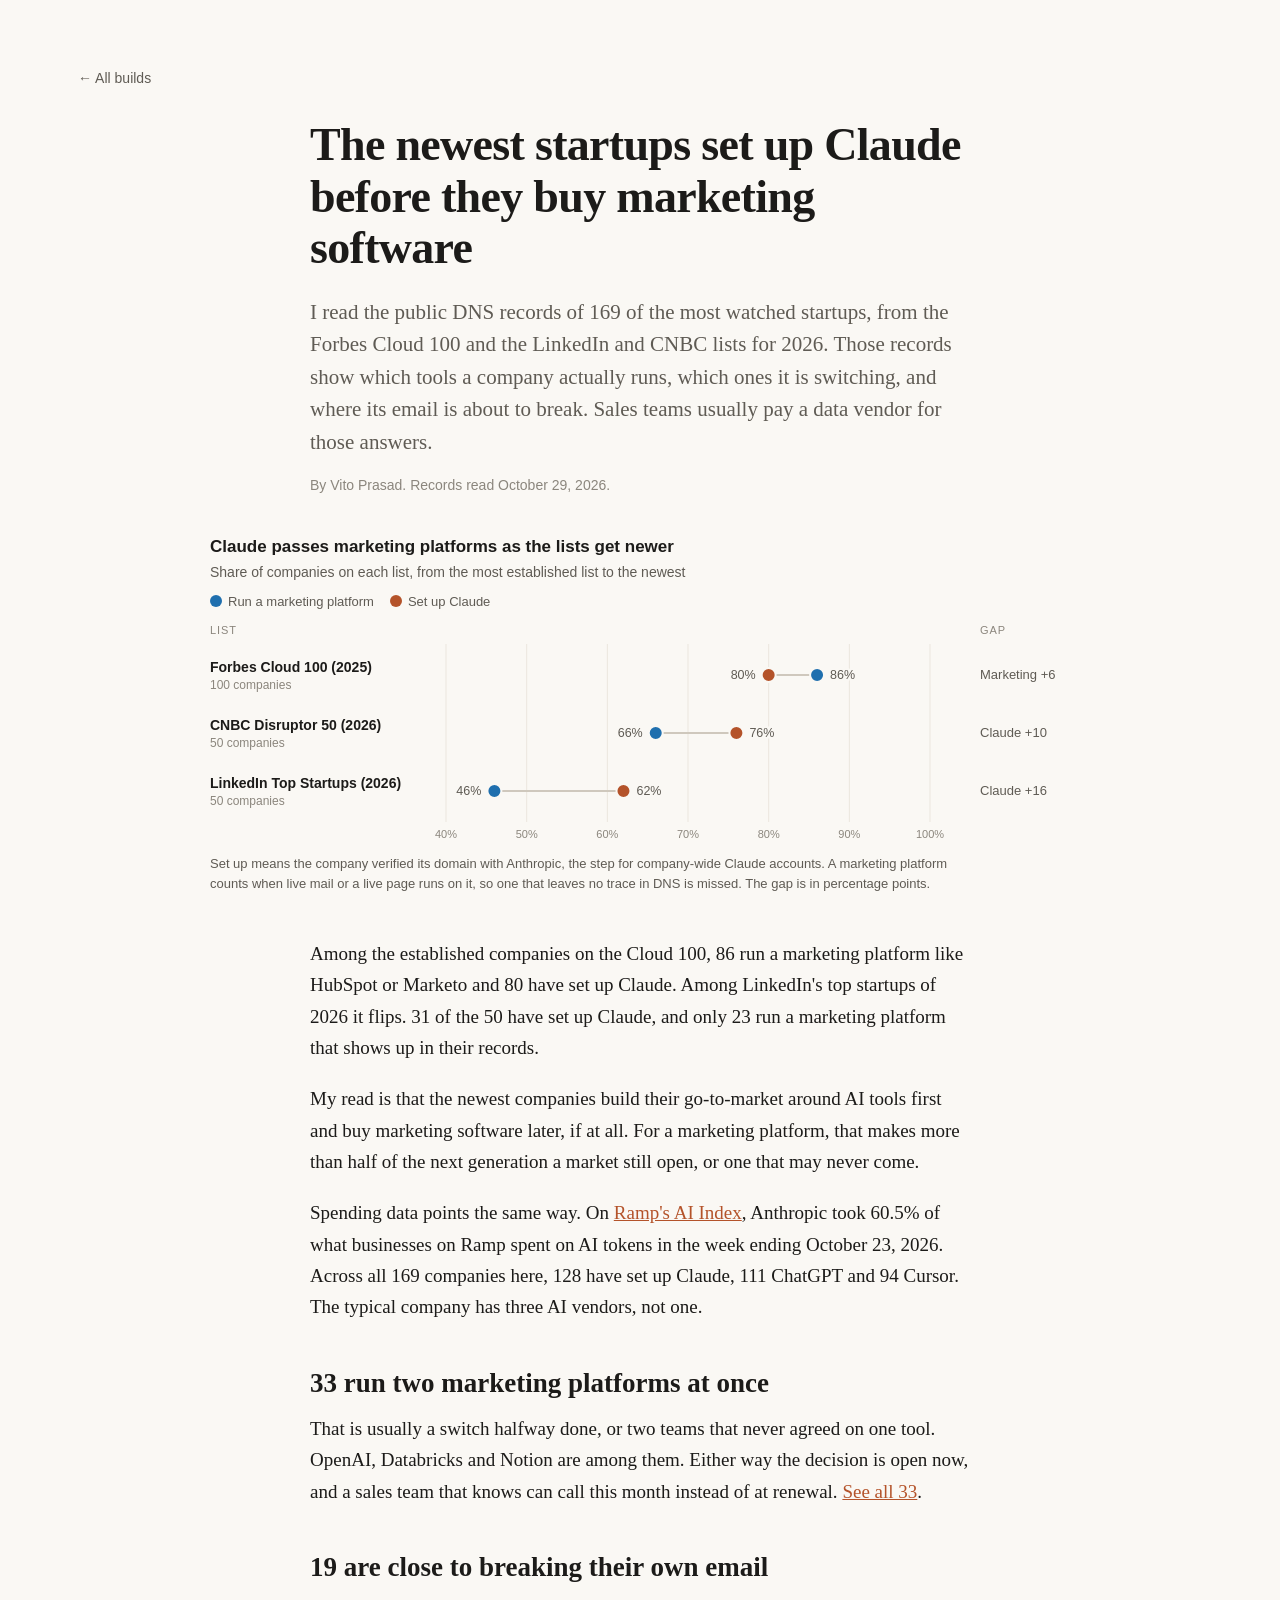
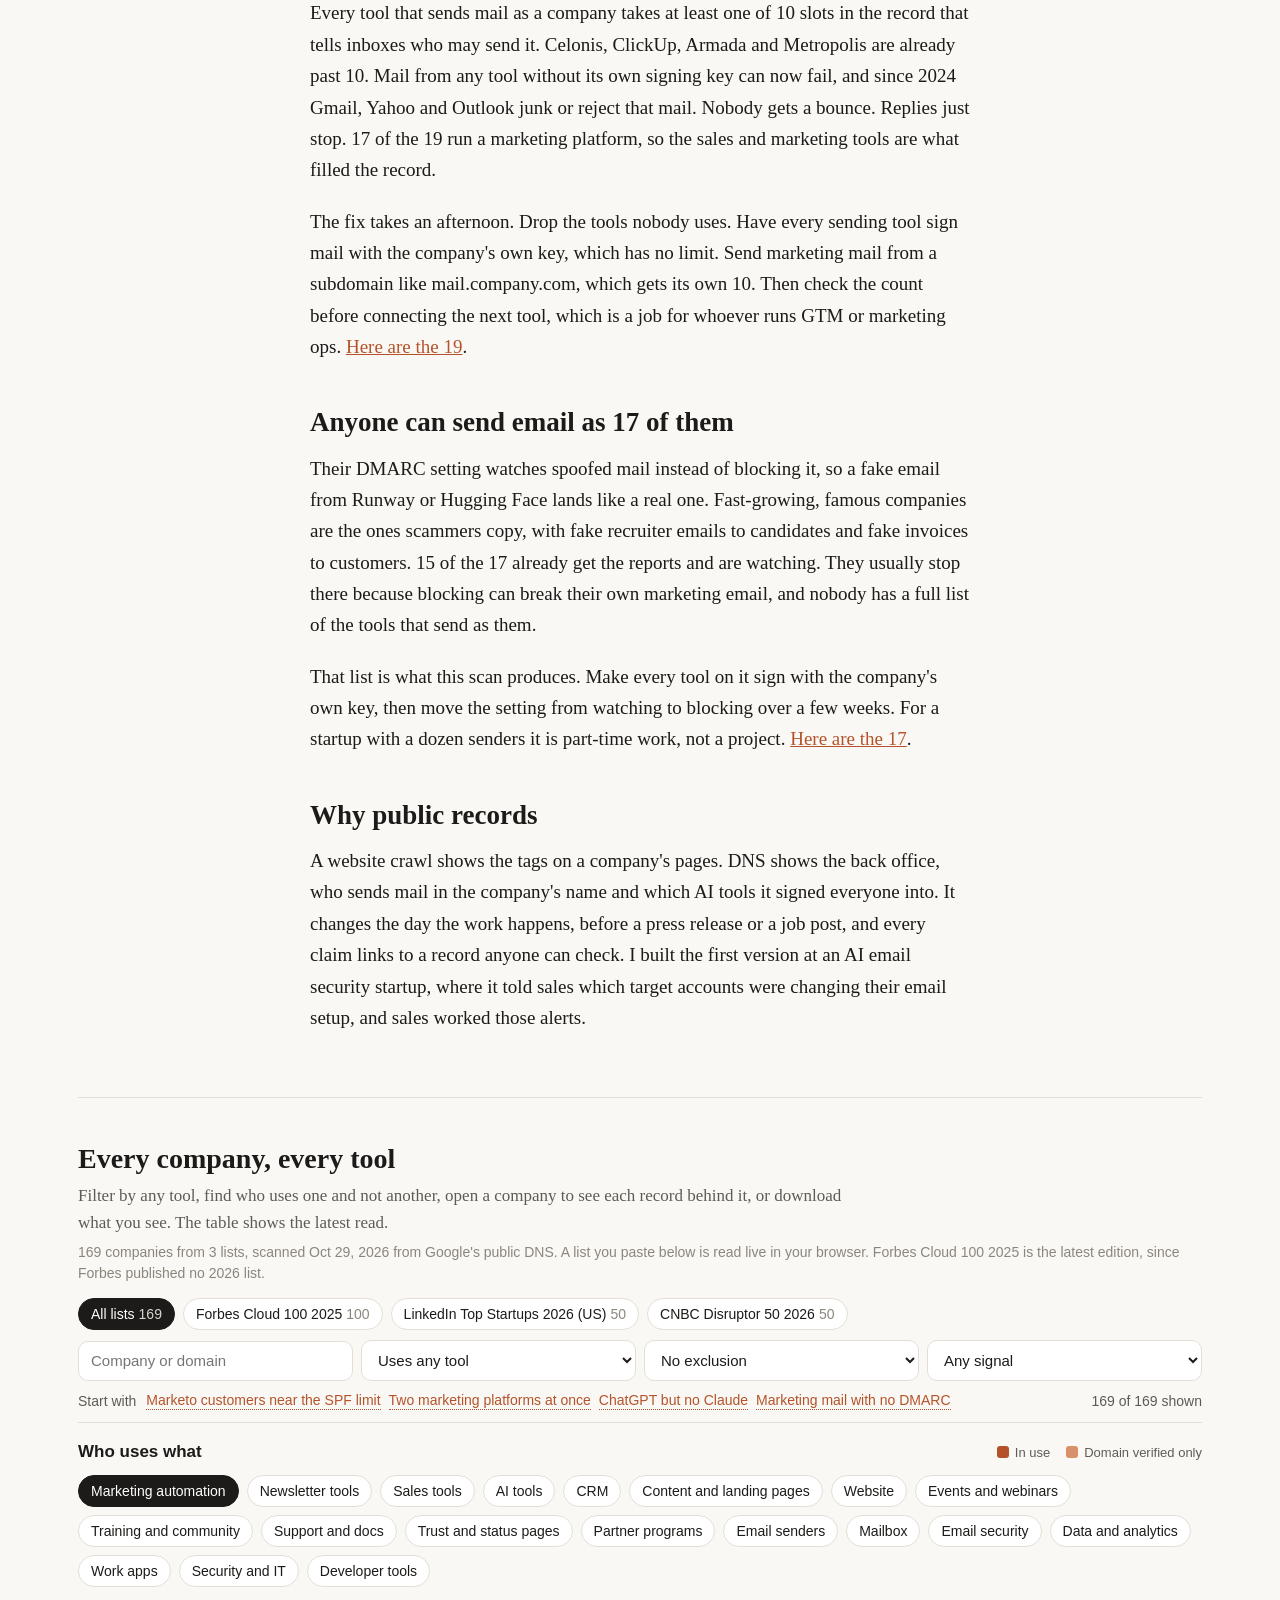
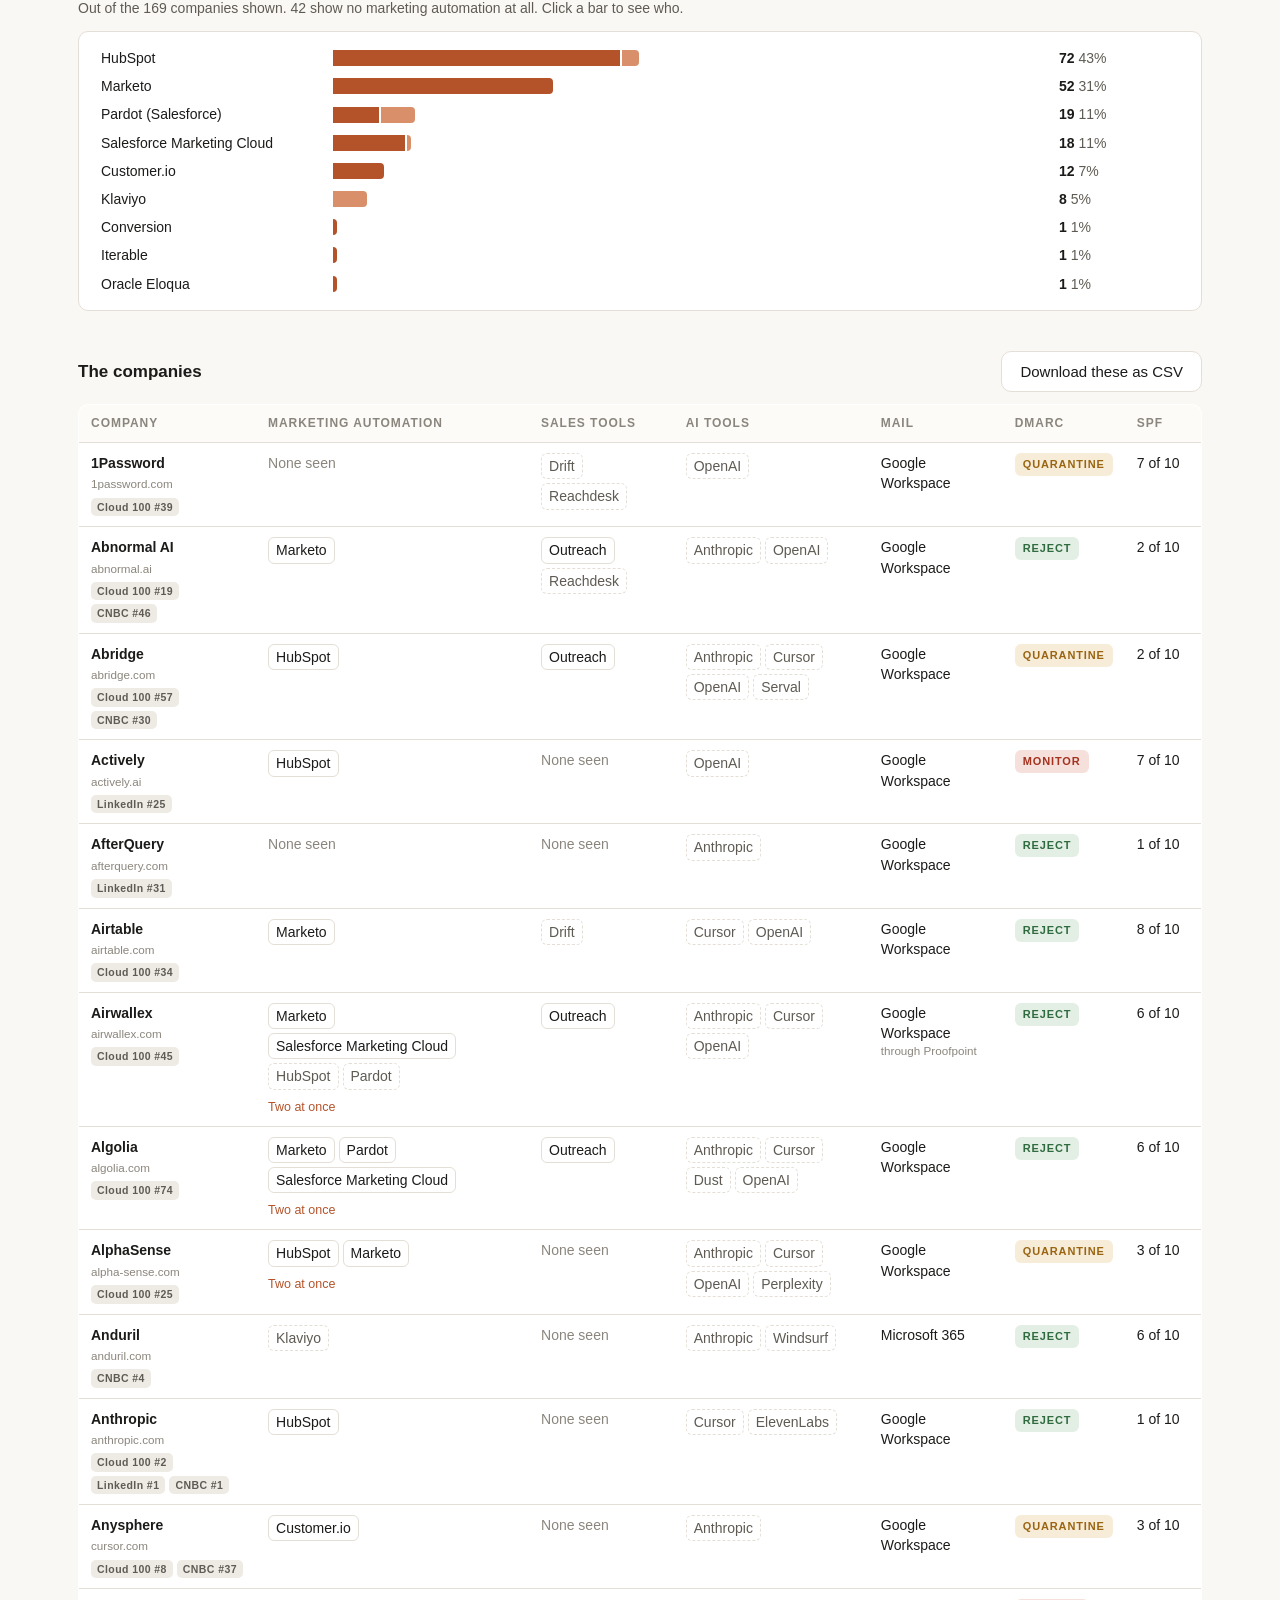
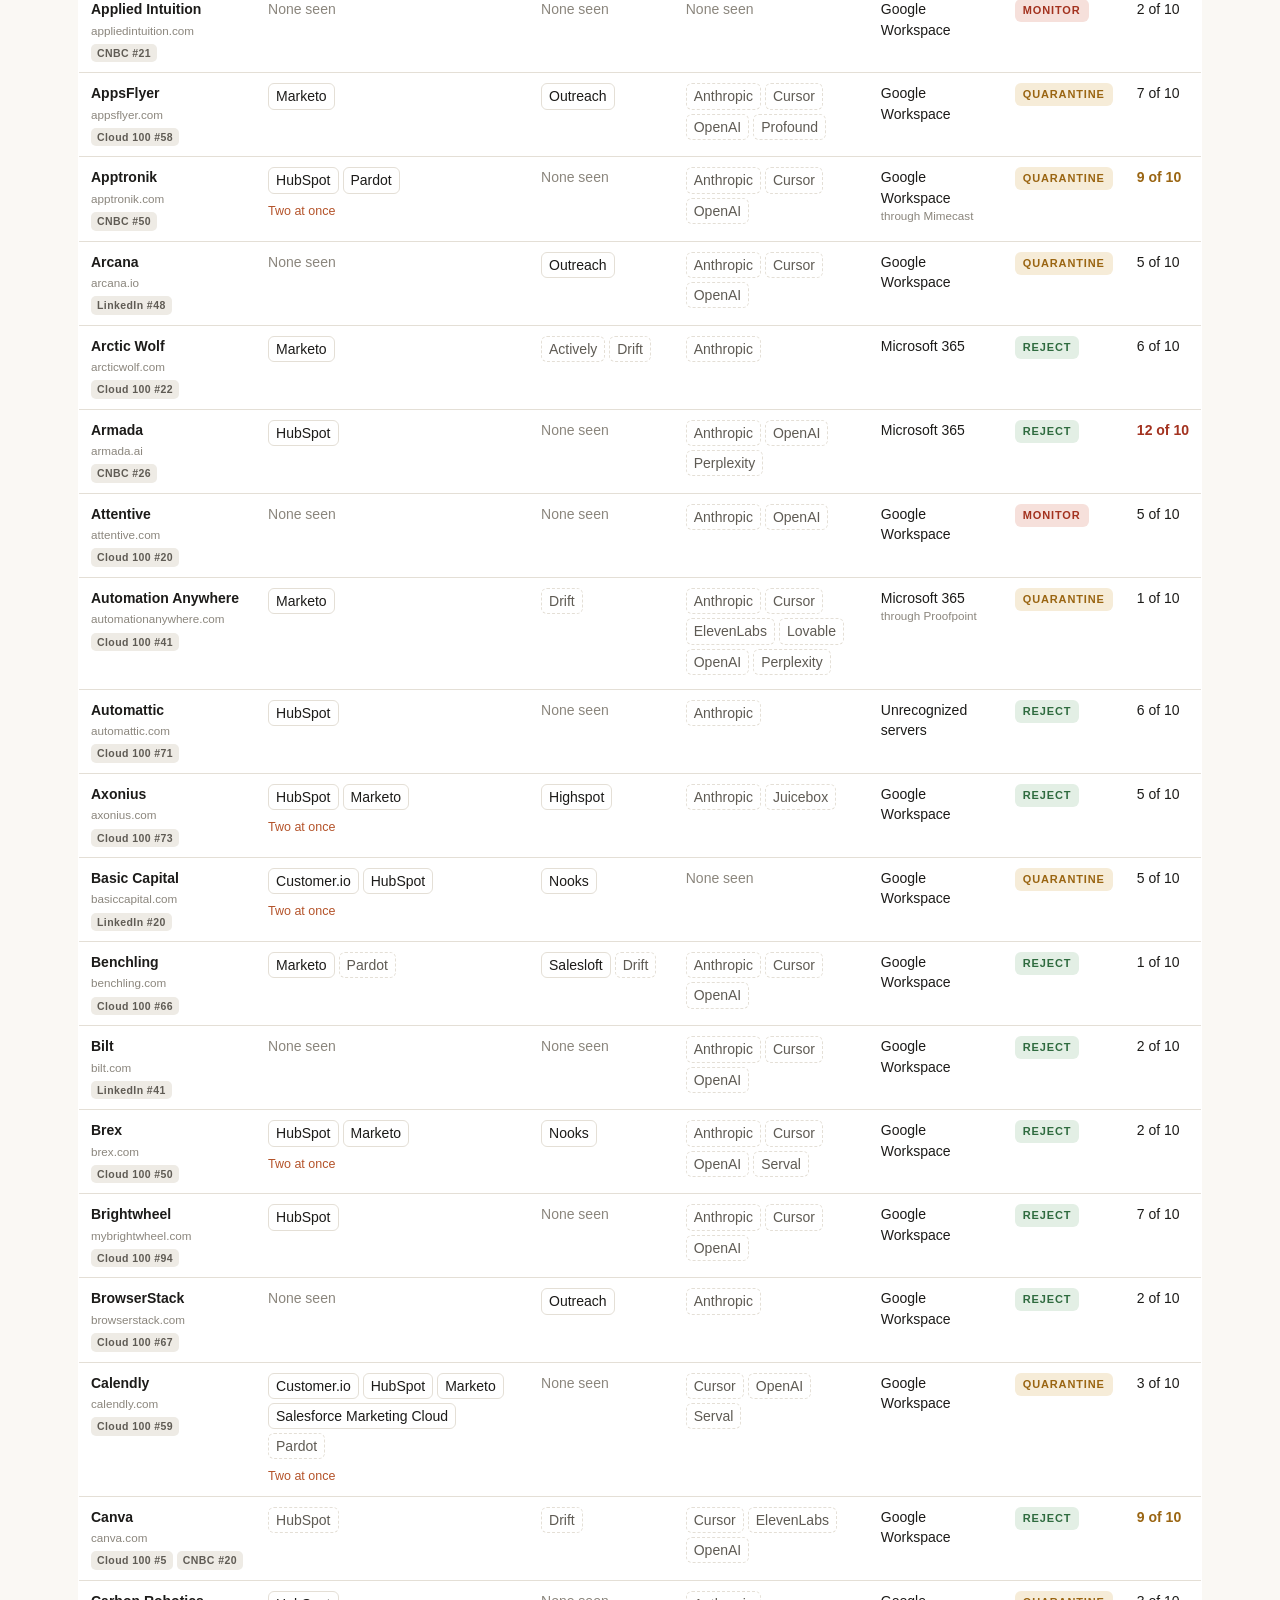
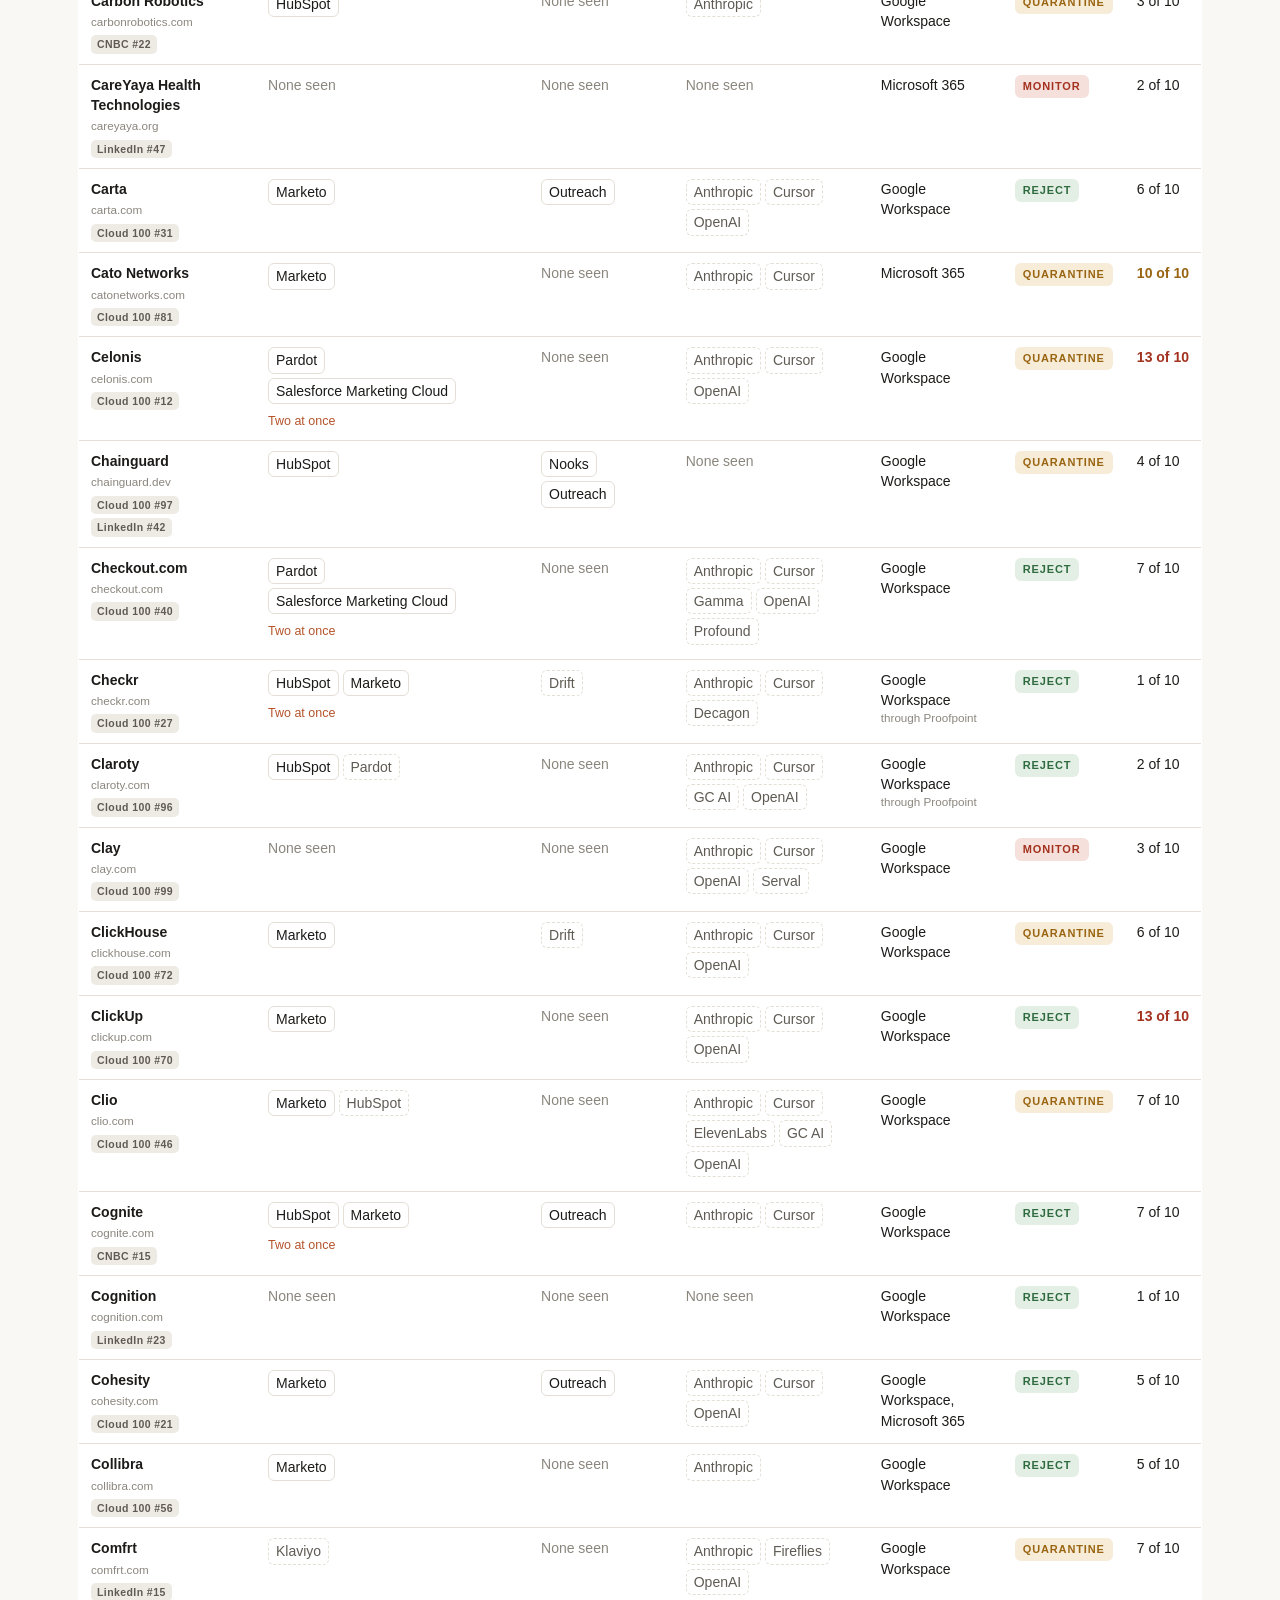
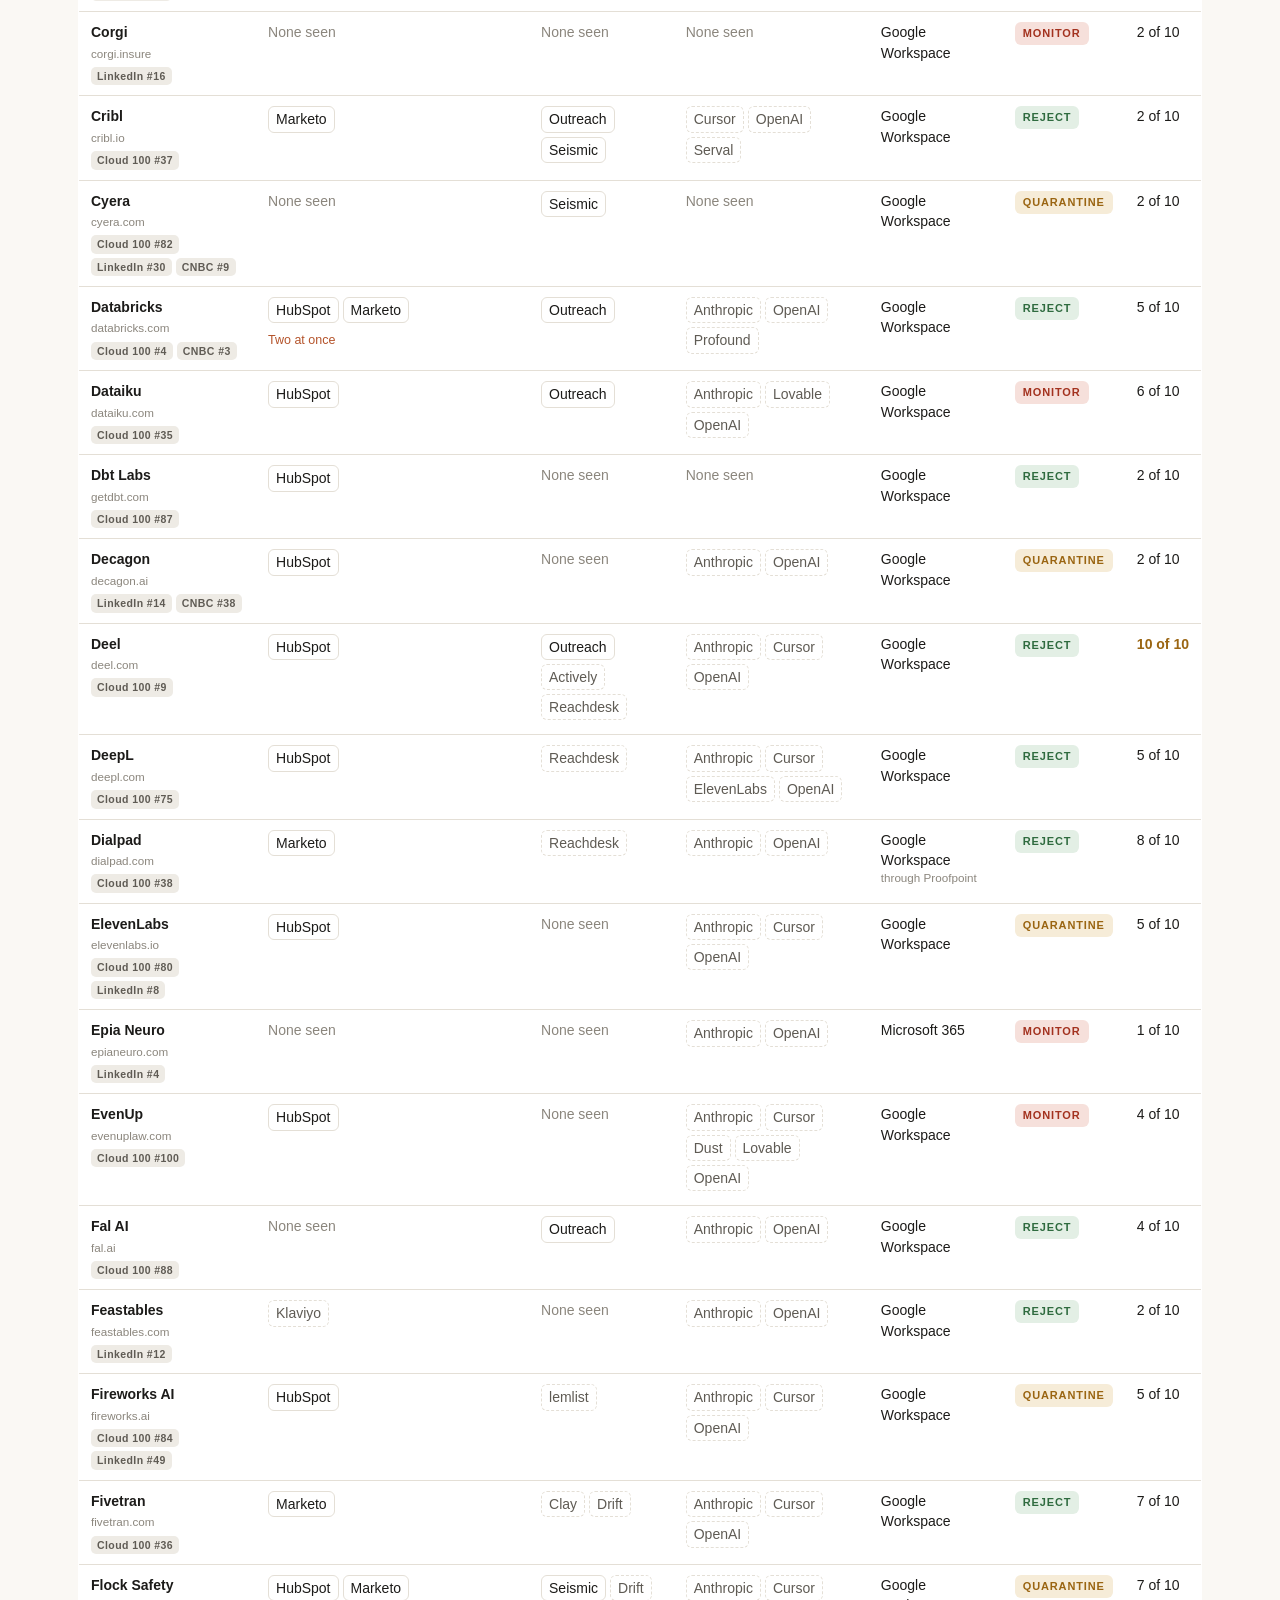
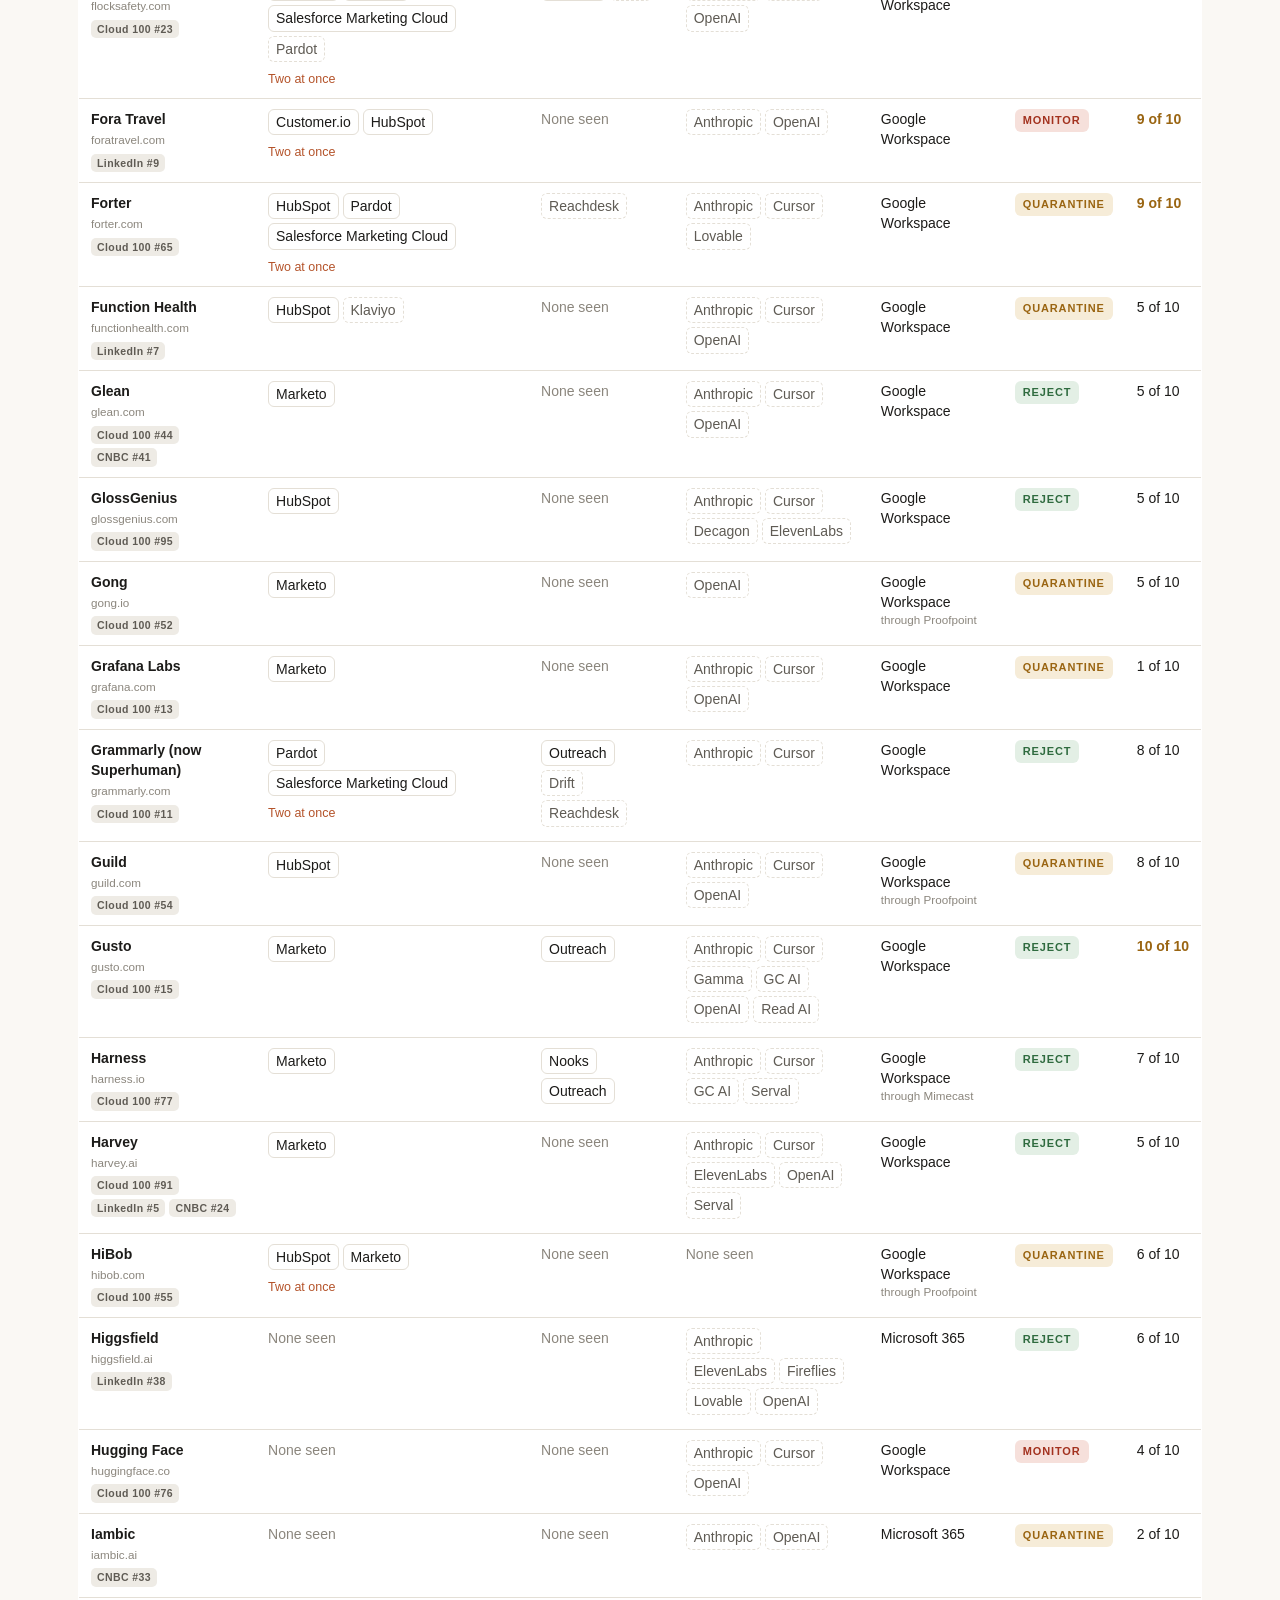
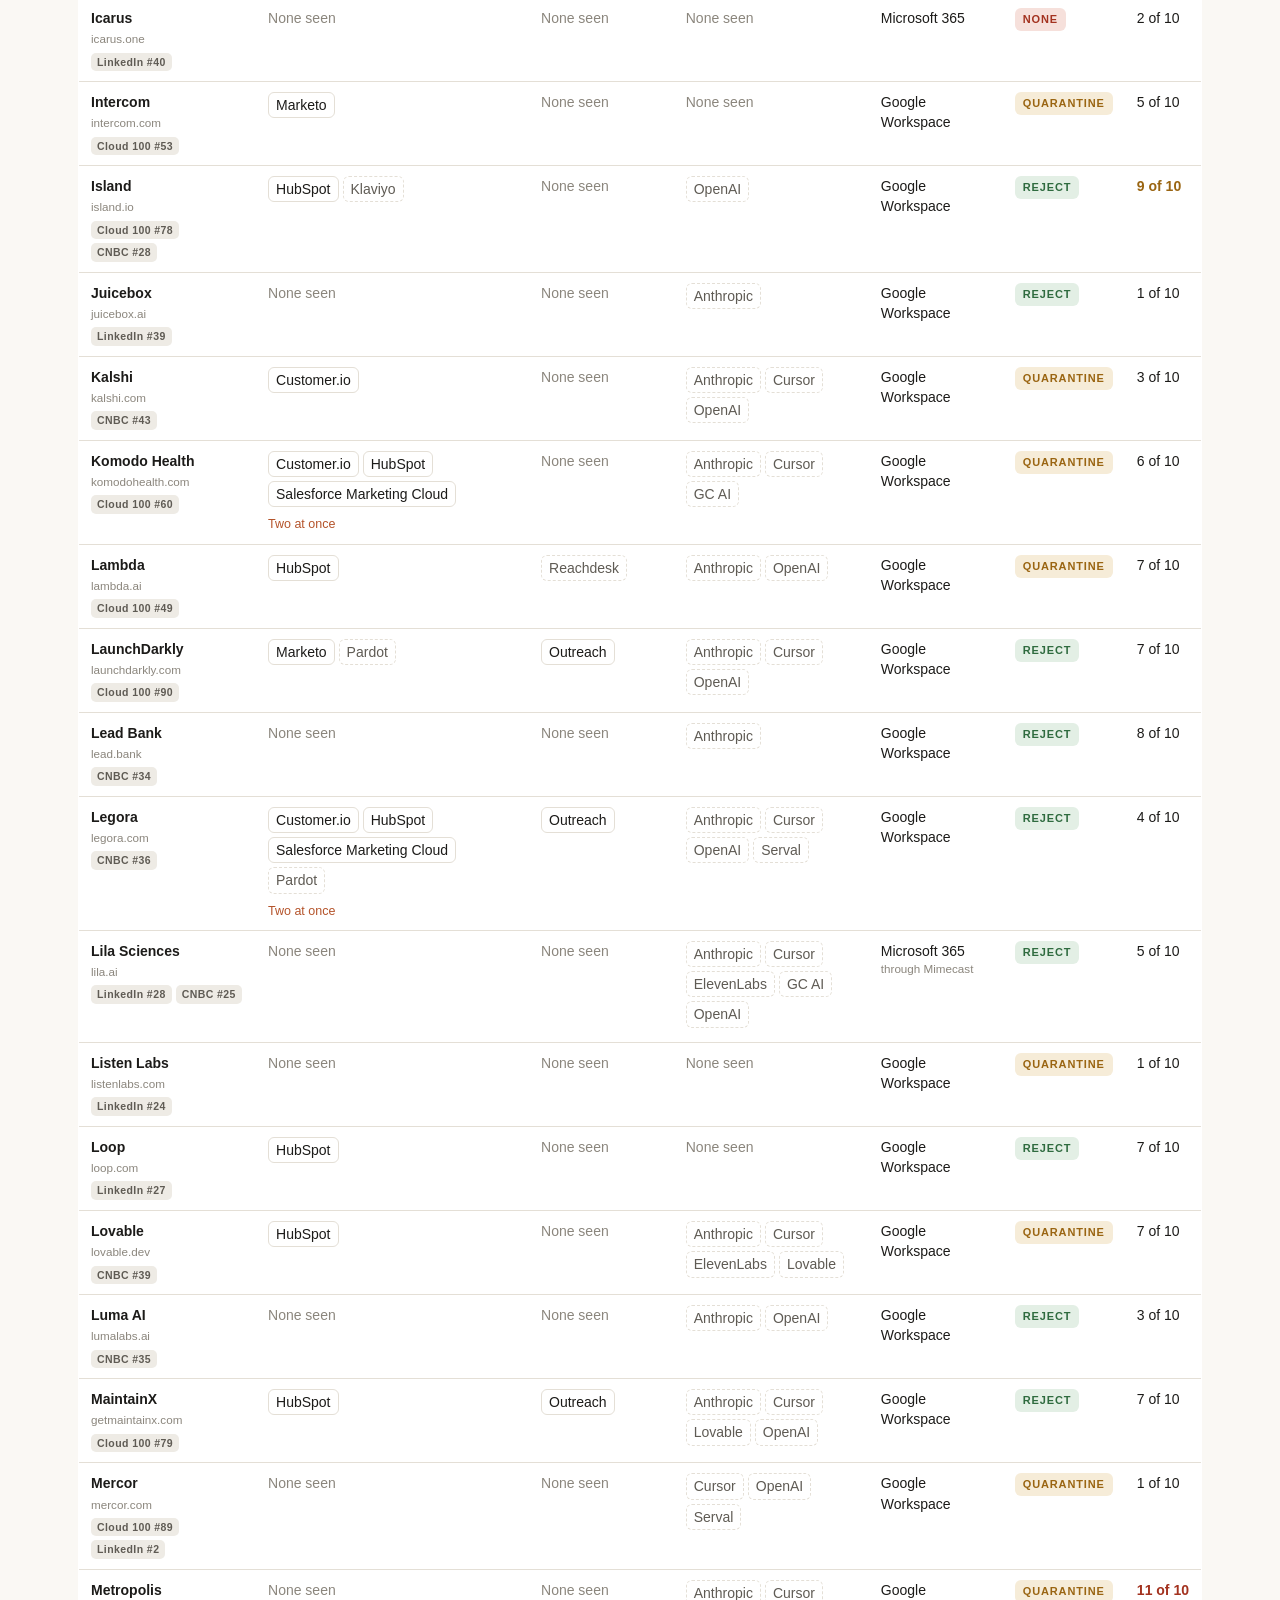
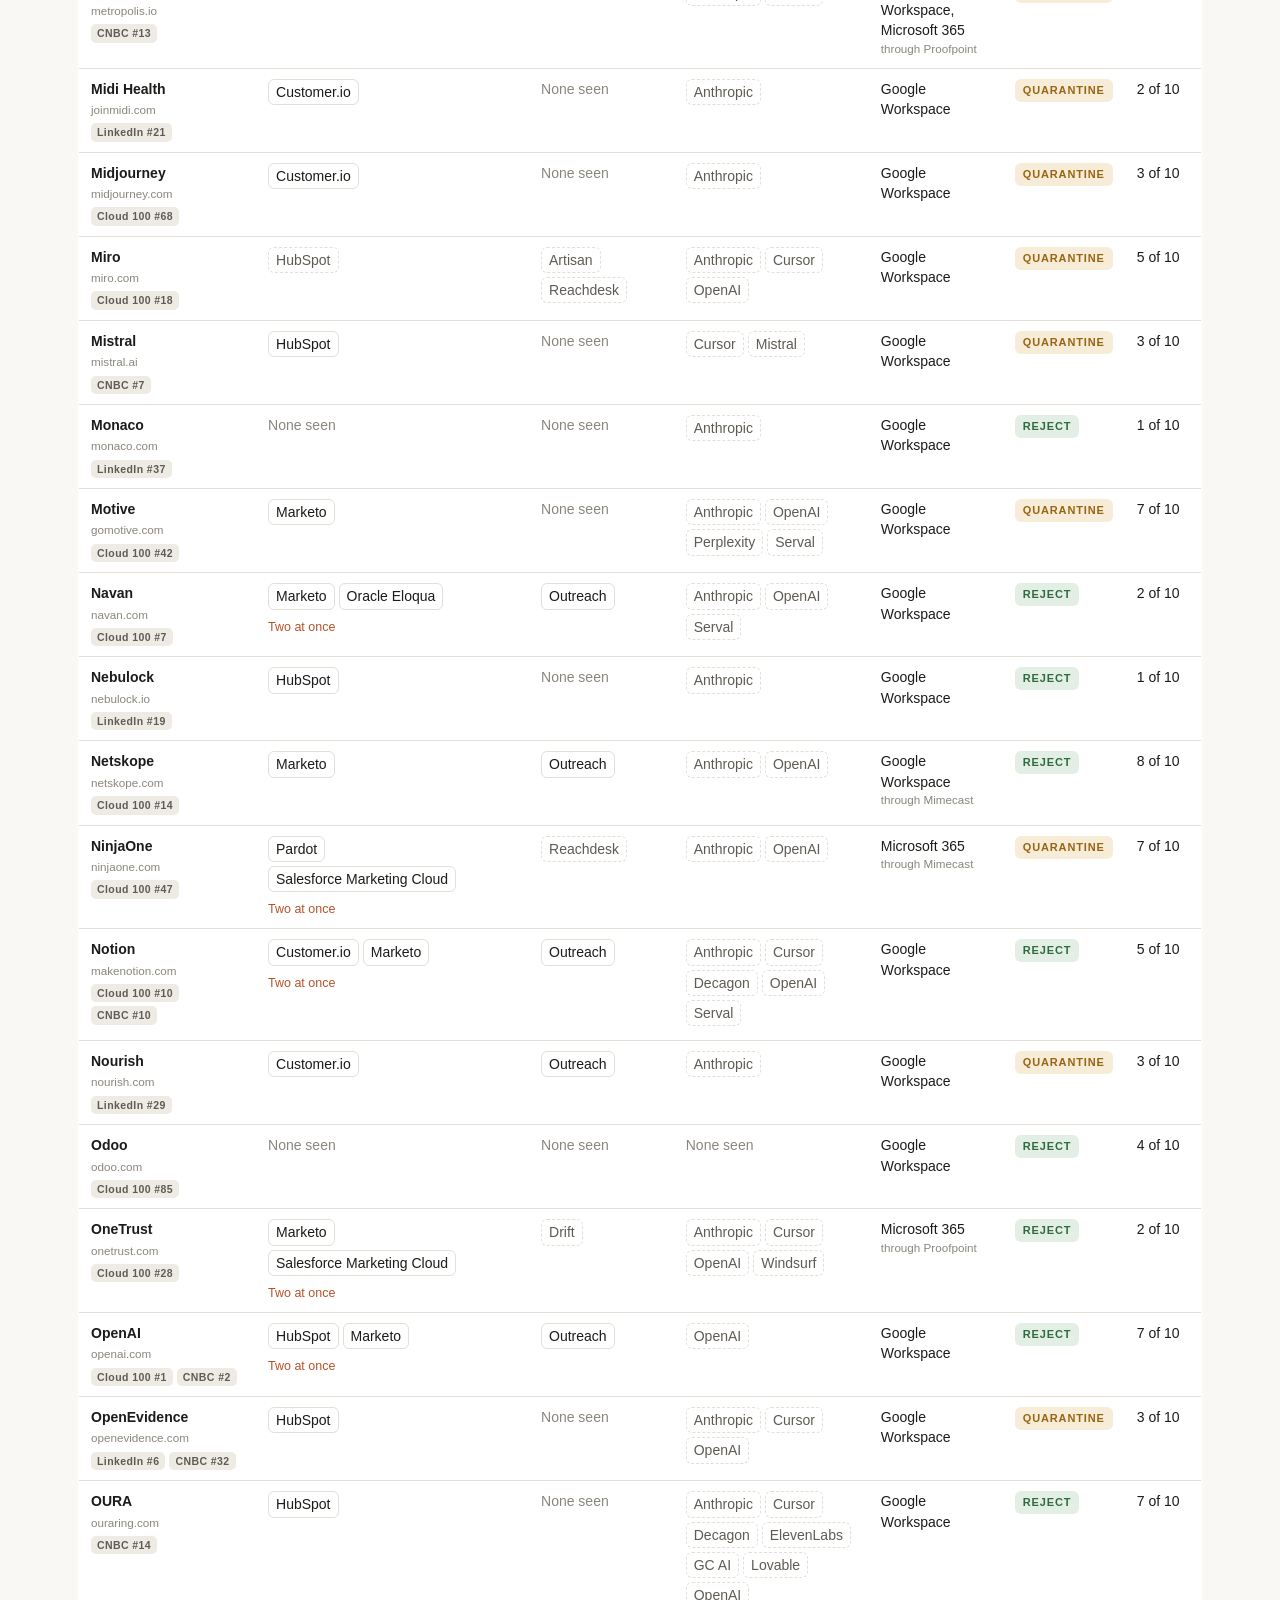
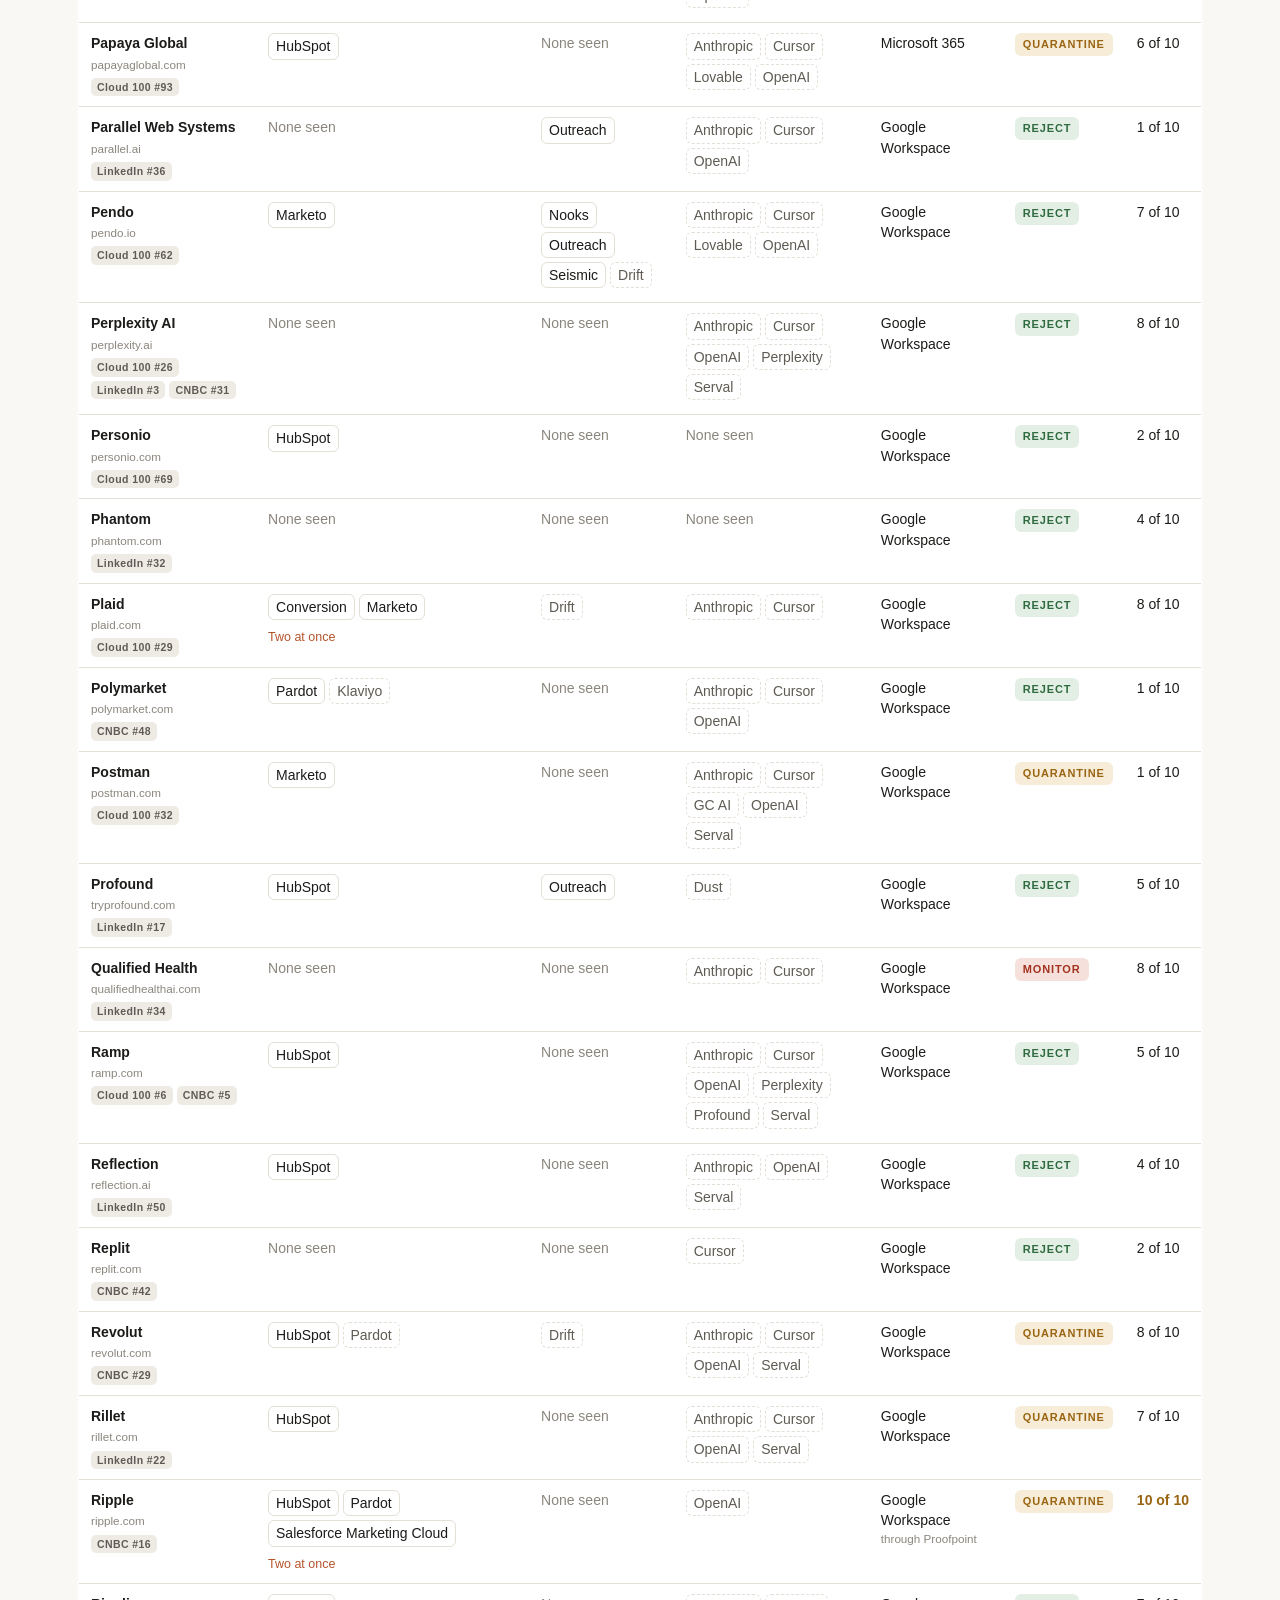
==== commit 300f0aeb: "Update site" ====
--- a/account-scanner/index.html
+++ b/account-scanner/index.html
@@ -48,12 +48,12 @@
   figure.chart { max-width: 860px; margin: 0 auto 44px; }
   .chart-title { font: 600 17px/1.35 var(--sans); margin: 0 0 4px; }
   .chart-sub { font: 14px/1.4 var(--sans); color: var(--muted); margin: 0 0 12px; }
-  figure.chart .legend { justify-content: flex-start; margin-bottom: 6px; }
+  figure.chart .legend { justify-content: flex-start; margin-bottom: 14px; }
   figure.chart .legend i { border-radius: 50%; }
-  figure.chart figcaption { font: 12.5px/1.55 var(--mono); color: var(--faint); margin-top: 8px; }
+  figure.chart figcaption { font: 13px/1.55 var(--sans); color: var(--muted); margin-top: 10px; max-width: 760px; }
   #crossoverPlot svg { display: block; overflow: visible; }
-  #crossoverPlot text { font-family: var(--mono); }
-  .sr-only { position: absolute; width: 1px; height: 1px; overflow: hidden; clip: rect(0 0 0 0); white-space: nowrap; }
+  #crossoverPlot text { font-family: var(--sans); font-variant-numeric: tabular-nums; }
+  .sr-only { position: absolute; width: 1px; height: 1px; margin: -1px; padding: 0; border: 0; overflow: hidden; clip: rect(0 0 0 0); white-space: nowrap; }
   section.explore { border-top: 1px solid var(--line); padding-top: 44px; margin-top: 64px; }
   section.explore .intro { margin-bottom: 6px; }
   .controls { position: sticky; top: 0; z-index: 5; background: var(--paper); padding: 14px 0 12px; border-bottom: 1px solid var(--line);
@@ -94,6 +94,8 @@
   .tip { position: fixed; pointer-events: none; background: var(--ink); color: #fff; font: 13px/1.4 var(--sans); padding: 8px 10px;
          border-radius: 8px; max-width: 280px; z-index: 20; display: none; }
 
+  /* The company table scrolls sideways inside its box on a phone, not the whole page. */
+  #tableWrap { overflow-x: auto; }
   table { width: 100%; border-collapse: collapse; font: 14px/1.45 var(--sans); background: var(--card);
           border: 1px solid var(--line); border-radius: 10px; overflow: hidden; }
   th { text-align: left; font-weight: 600; font-size: 12px; letter-spacing: .08em; text-transform: uppercase;
@@ -177,13 +179,15 @@
 </article>
 
 <figure class="chart" id="crossover">
-  <p class="chart-title">Share of companies that set up Claude, and that run a marketing platform</p>
-  <p class="chart-sub">Lists ordered from the most established companies to the newest</p>
+  <p class="chart-title">Claude passes marketing platforms as the lists get newer</p>
+  <p class="chart-sub">Share of companies on each list, from the most established list to the newest</p>
   <div class="legend"><span><i style="background:var(--map)"></i>Run a marketing platform</span><span><i style="background:var(--accent)"></i>Set up Claude</span></div>
   <div id="crossoverPlot"></div>
-  <figcaption>Set up means the company verified its domain with Anthropic, the step for company-wide Claude accounts. A marketing platform counts when live mail or a live page runs on it, so one that leaves no trace in DNS is missed.</figcaption>
-  <table class="sr-only" id="crossoverTable"><caption>Share of companies by list</caption>
+  <figcaption>Set up means the company verified its domain with Anthropic, the step for company-wide Claude accounts. A marketing platform counts when live mail or a live page runs on it, so one that leaves no trace in DNS is missed. The gap is in percentage points.</figcaption>
+  <div class="sr-only">
+  <table id="crossoverTable"><caption>Share of companies by list</caption>
     <thead><tr><th>List</th><th>Companies</th><th>Run a marketing platform</th><th>Set up Claude</th><th>Set up ChatGPT</th></tr></thead><tbody></tbody></table>
+  </div>
 </figure>
 <script type="application/json" id="storyData">
 {"asOf": "2026-10-29", "rows": [
@@ -394,28 +398,53 @@
   const data = JSON.parse(document.getElementById("storyData").textContent);
   const plotEl = document.getElementById("crossoverPlot");
   // Drawn at the container's real width so text stays the same size on a phone.
-  const W = Math.max(280, plotEl.clientWidth || 640), left = 14, right = 34, rowH = 64, top = 6;
-  const x = v => left + (W - left - right) * v / 100;
+  const W = Math.max(280, plotEl.clientWidth || 640);
+  const wide = W >= 560;
   const pctOf = (k, r) => Math.round(100 * r[k] / r.n);
-  const H = top + data.rows.length * rowH + 30;
+  const vals = data.rows.flatMap(r => [pctOf("map", r), pctOf("claude", r)]);
+  // Dots only encode position, so the scale starts near the data rather than at zero.
+  const lo = Math.max(0, Math.floor((Math.min(...vals) - 6) / 10) * 10);
+  const hi = Math.min(100, Math.ceil((Math.max(...vals) + 6) / 10) * 10);
+  const gutter = wide ? 200 : 0, gapW = wide ? 104 : 0;
+  const plotL = gutter + 36, plotR = W - gapW - 36;
+  const x = v => plotL + (plotR - plotL) * (v - lo) / (hi - lo);
+  const head = wide ? 22 : 0, rowH = wide ? 58 : 82, axisH = 26;
+  const H = head + data.rows.length * rowH + axisH;
+  const halo = ' paint-order="stroke" stroke="#faf8f4" stroke-width="5" stroke-linejoin="round"';
+  const gapText = r => {
+    const d = pctOf("claude", r) - pctOf("map", r);
+    return d === 0 ? "Even" : (d > 0 ? "Claude +" + d : "Marketing +" + (-d));
+  };
   let svg = '<svg viewBox="0 0 ' + W + " " + H + '" width="' + W + '" height="' + H + '" role="img" aria-labelledby="crossoverTitle"><title id="crossoverTitle">' +
     esc(data.rows.map(r => r.list + ", marketing platform " + pctOf("map", r) + "%, Claude " + pctOf("claude", r) + "%").join(". ")) + "</title>";
-  [0, 25, 50, 75, 100].forEach(t => {
-    svg += '<line x1="' + x(t) + '" x2="' + x(t) + '" y1="' + top + '" y2="' + (H - 24) + '" stroke="#ebe6de" stroke-width="1"/>' +
+  for (let t = lo; t <= hi; t += wide ? 10 : 20) {
+    svg += '<line x1="' + x(t) + '" x2="' + x(t) + '" y1="' + head + '" y2="' + (H - axisH + 4) + '" stroke="#ebe6de" stroke-width="1"/>' +
       '<text x="' + x(t) + '" y="' + (H - 6) + '" font-size="11" fill="#8b867d" text-anchor="middle">' + t + "%</text>";
-  });
+  }
+  if (wide) {
+    svg += '<text x="0" y="12" font-size="11" fill="#8b867d" letter-spacing=".08em">LIST</text>' +
+      '<text x="' + (W - gapW + 14) + '" y="12" font-size="11" fill="#8b867d" letter-spacing=".08em">GAP</text>';
+  }
   data.rows.forEach((r, i) => {
-    const y0 = top + i * rowH, y = y0 + 38;
+    const y0 = head + i * rowH;
+    const y = wide ? y0 + rowH / 2 + 2 : y0 + 58;
     const m = pctOf("map", r), c = pctOf("claude", r);
-    svg += '<text x="' + left + '" y="' + (y0 + 14) + '" font-size="14" fill="#1c1b19" style="font-family:var(--sans)">' + esc(r.list) +
-      '<tspan fill="#8b867d" dx="8">' + r.n + " companies</tspan></text>" +
-      '<line x1="' + x(Math.min(m, c)) + '" x2="' + x(Math.max(m, c)) + '" y1="' + y + '" y2="' + y + '" stroke="#cfc8bd" stroke-width="2" stroke-linecap="round"/>';
-    [["map", m, "var(--map)", "#1f6fae", r.map + " of " + r.n + " run a marketing platform"],
-     ["claude", c, "var(--accent)", "#b4532a", r.claude + " of " + r.n + " set up Claude, " + r.chatgpt + " set up ChatGPT"]].forEach(([k, v, , hex, tip]) => {
+    if (wide) {
+      svg += '<text x="0" y="' + (y - 3) + '" font-size="14" font-weight="600" fill="#1c1b19">' + esc(r.list) + "</text>" +
+        '<text x="0" y="' + (y + 14) + '" font-size="12" fill="#8b867d">' + r.n + " companies</text>" +
+        '<text x="' + (W - gapW + 14) + '" y="' + (y + 4) + '" font-size="13" fill="#5f5b54">' + gapText(r) + "</text>";
+    } else {
+      svg += '<text x="0" y="' + (y0 + 16) + '" font-size="14" font-weight="600" fill="#1c1b19"' + halo + ">" + esc(r.list) + "</text>" +
+        '<text x="0" y="' + (y0 + 33) + '" font-size="12" fill="#8b867d"' + halo + ">" + r.n + " companies</text>" +
+        '<text x="' + W + '" y="' + (y0 + 33) + '" font-size="12.5" fill="#5f5b54" text-anchor="end"' + halo + ">" + gapText(r) + "</text>";
+    }
+    svg += '<line x1="' + x(Math.min(m, c)) + '" x2="' + x(Math.max(m, c)) + '" y1="' + y + '" y2="' + y + '" stroke="#cfc8bd" stroke-width="2" stroke-linecap="round"/>';
+    [["map", m, "#1f6fae", r.map + " of " + r.n + " run a marketing platform"],
+     ["claude", c, "#b4532a", r.claude + " of " + r.n + " set up Claude, " + r.chatgpt + " set up ChatGPT"]].forEach(([k, v, hex, tip]) => {
       const before = k === "map" ? m < c : c < m;
       svg += '<g class="dot" data-tip="' + esc(r.list + ". " + tip + ".") + '"><circle cx="' + x(v) + '" cy="' + y + '" r="14" fill="transparent"/>' +
         '<circle cx="' + x(v) + '" cy="' + y + '" r="7" fill="' + hex + '" stroke="#faf8f4" stroke-width="2"/>' +
-        '<text x="' + (x(v) + (before ? -13 : 13)) + '" y="' + (y + 4) + '" font-size="12" fill="#5f5b54" text-anchor="' + (before ? "end" : "start") + '">' + v + "%</text></g>";
+        '<text x="' + (x(v) + (before ? -13 : 13)) + '" y="' + (y + 4) + '" font-size="12.5" fill="#5f5b54" text-anchor="' + (before ? "end" : "start") + '"' + halo + ">" + v + "%</text></g>";
     });
   });
   plotEl.innerHTML = svg + "</svg>";
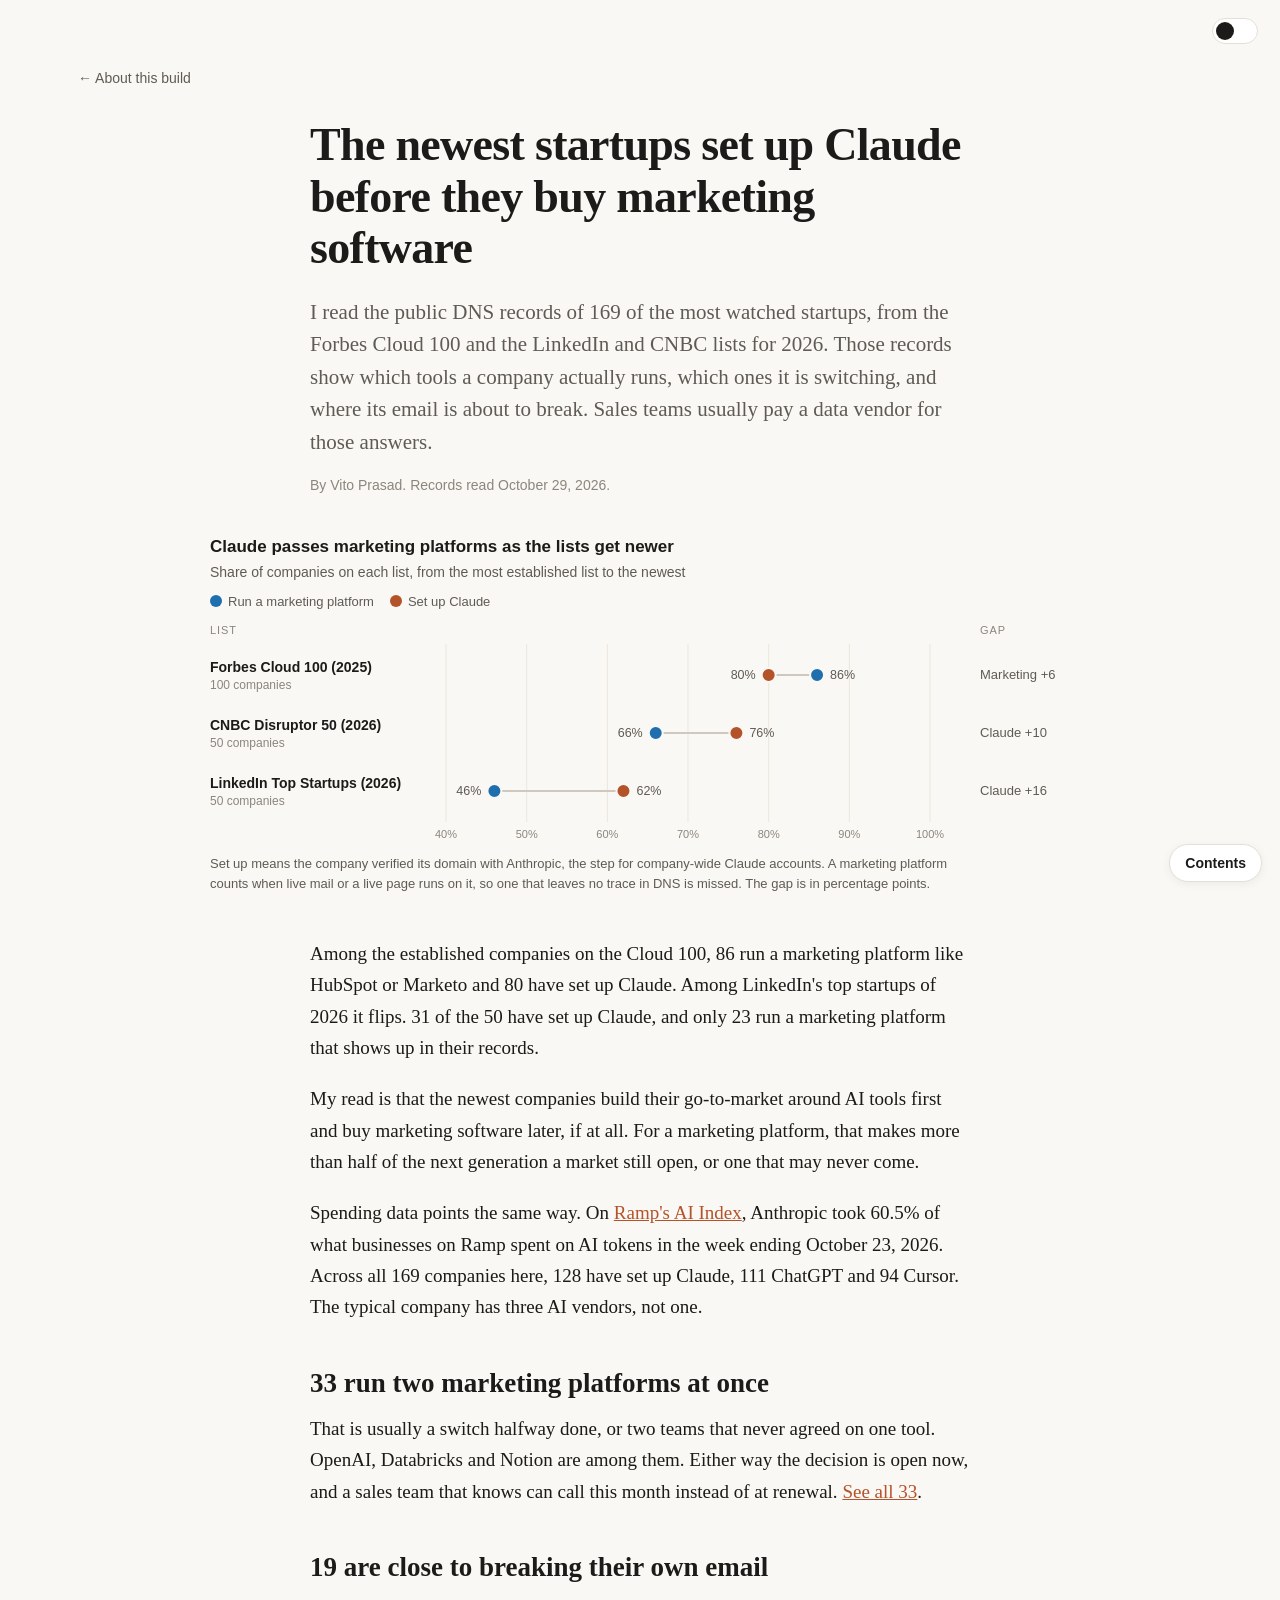
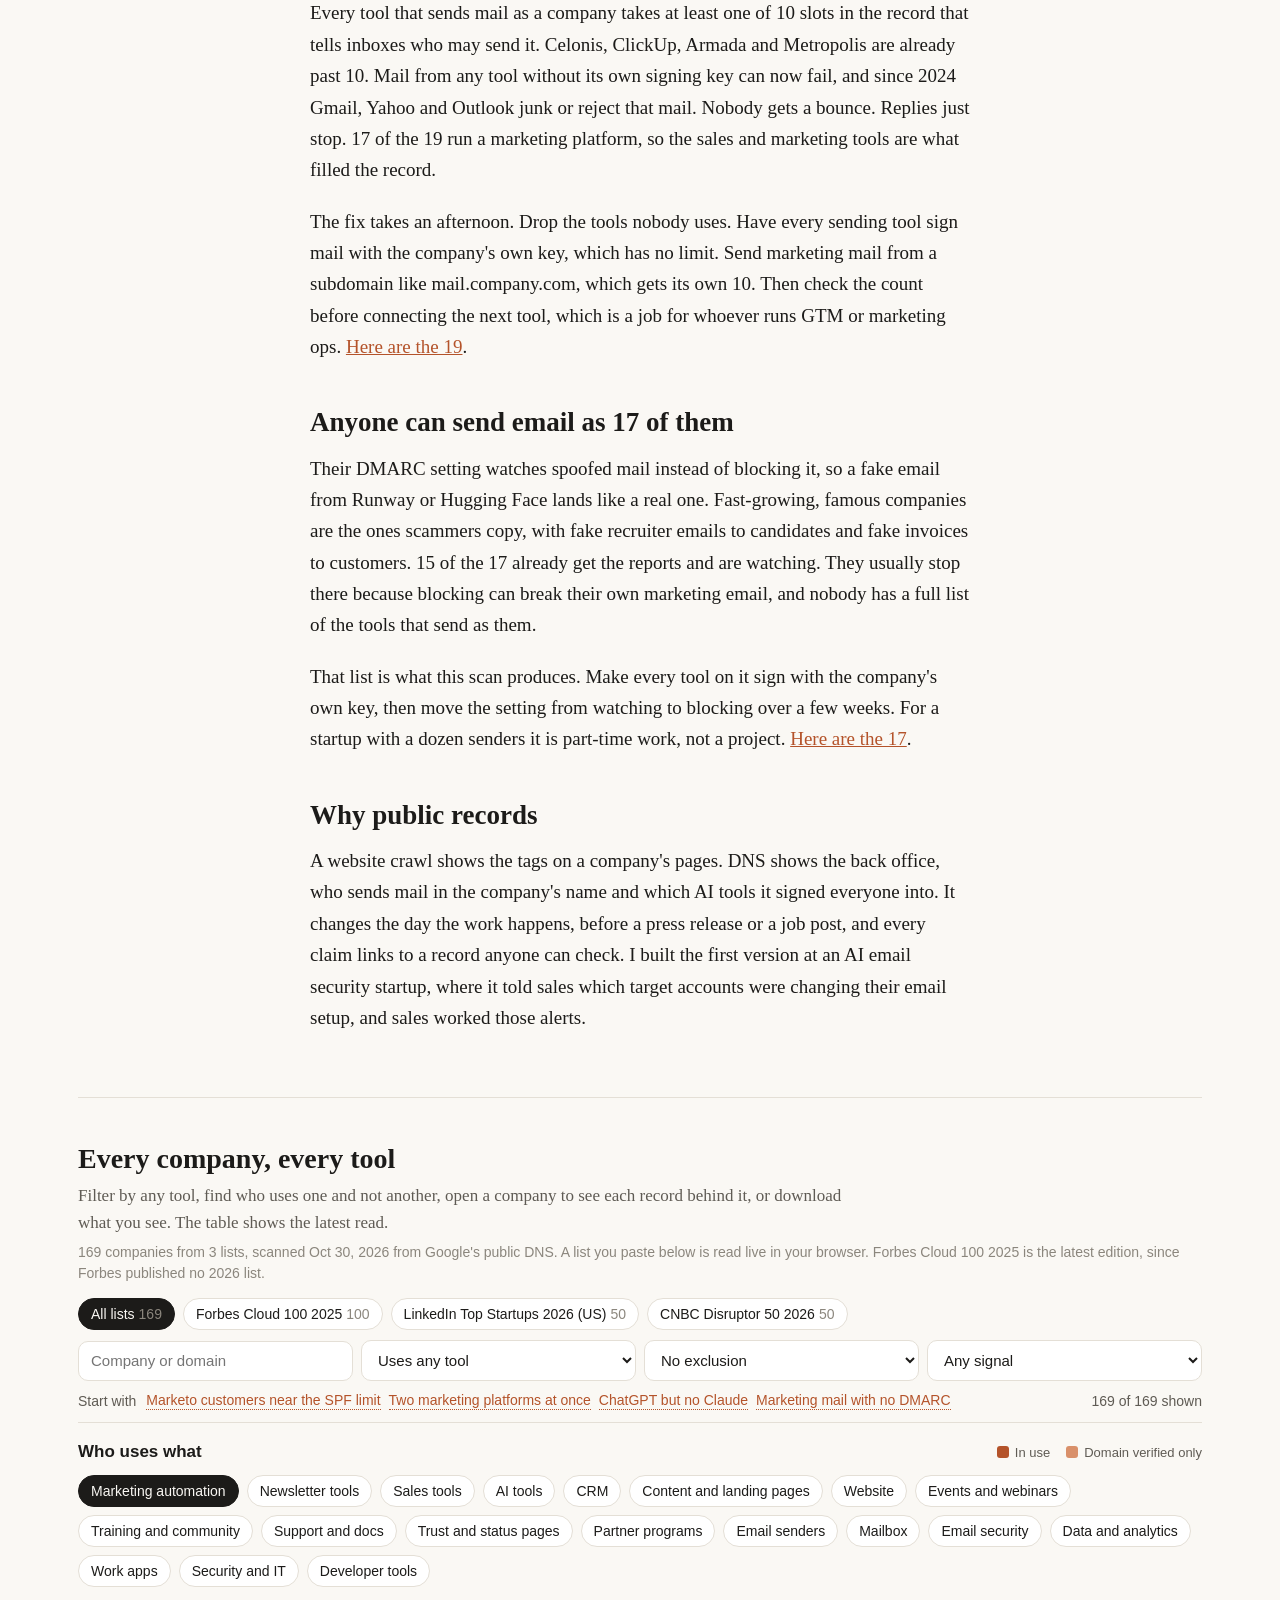
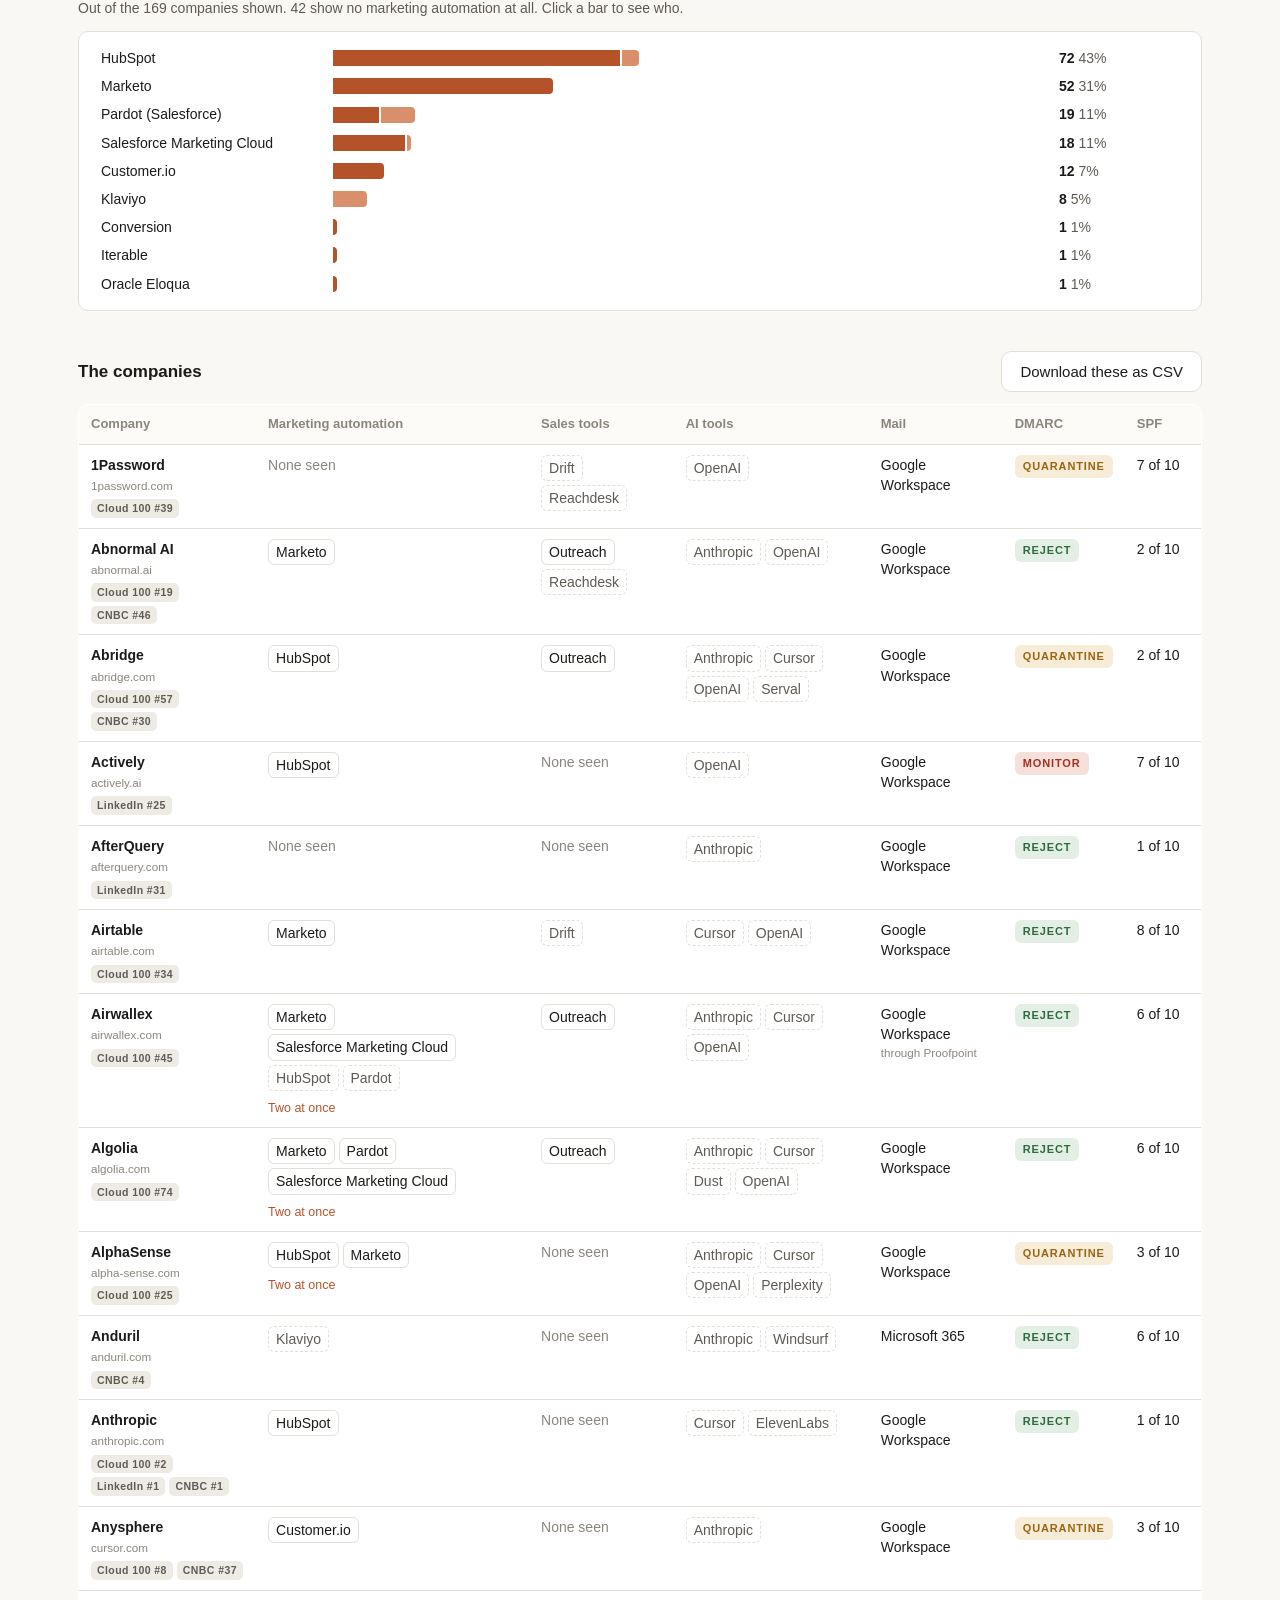
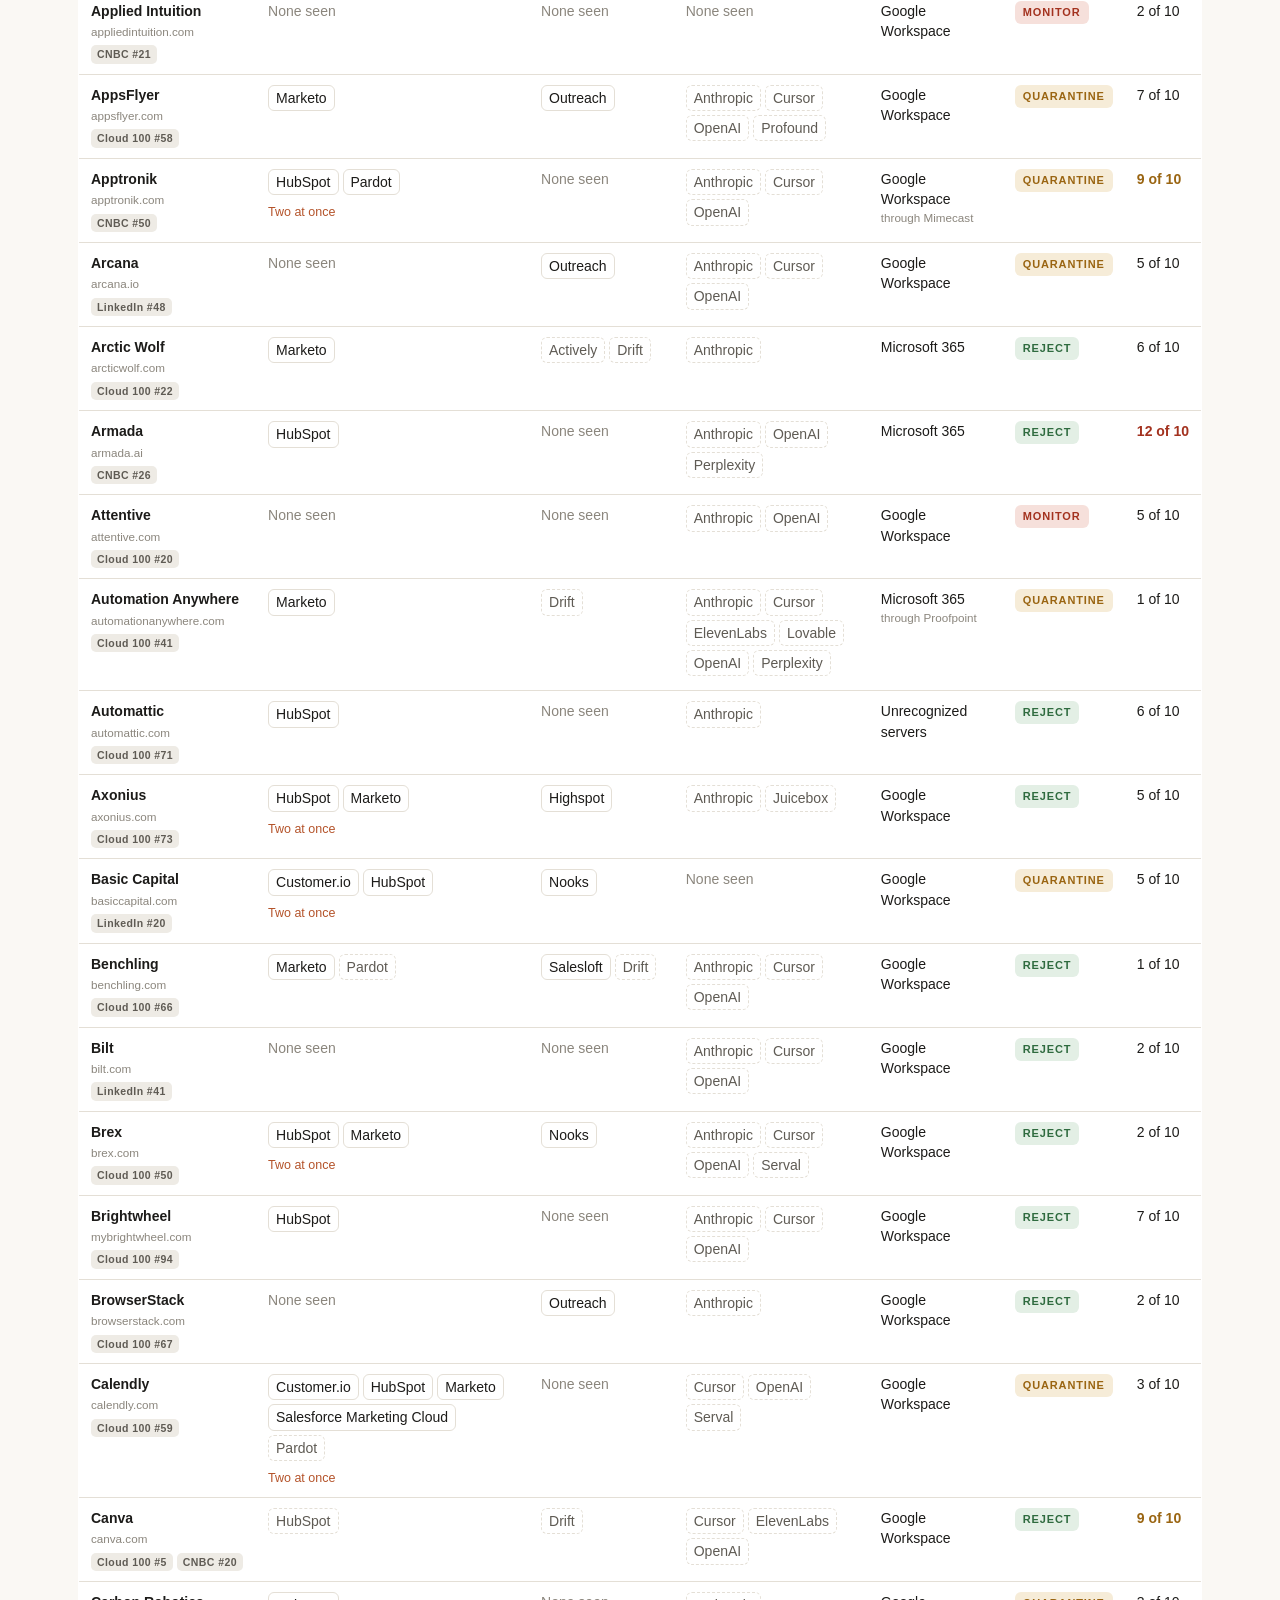
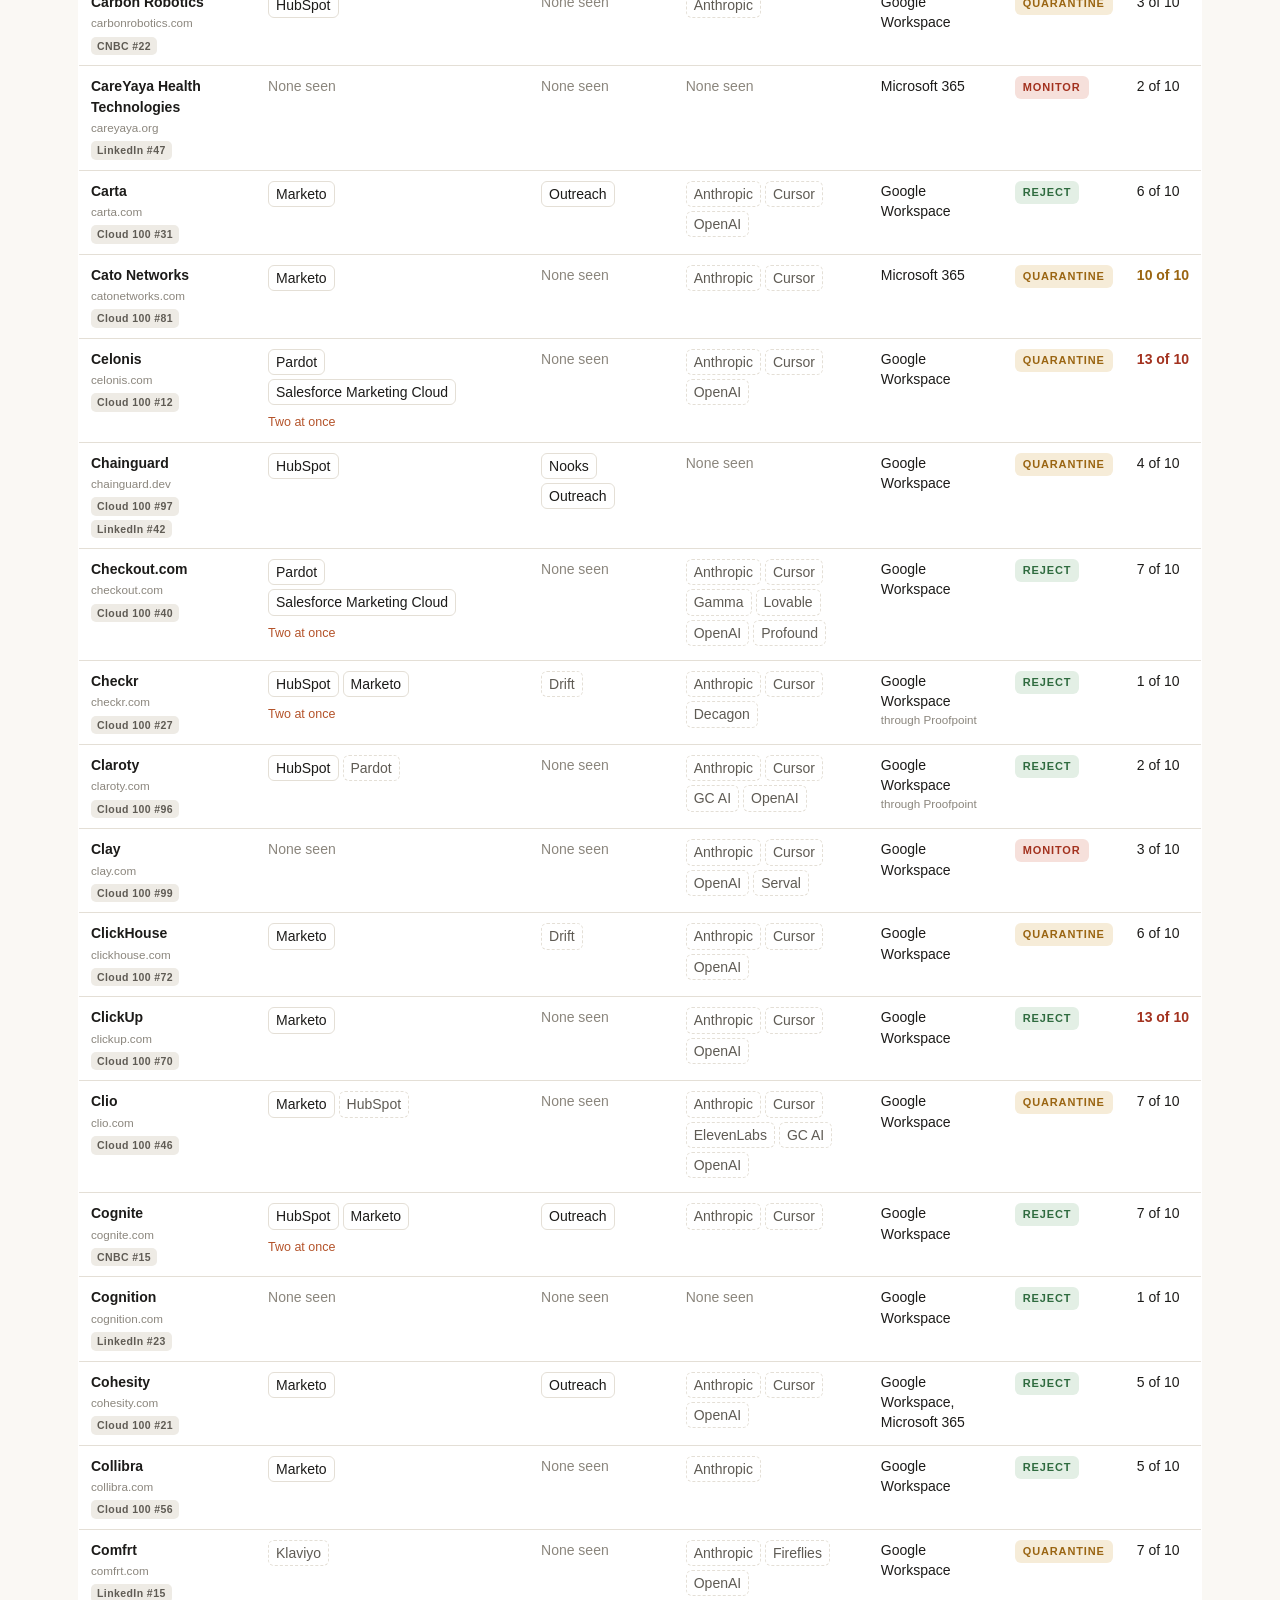
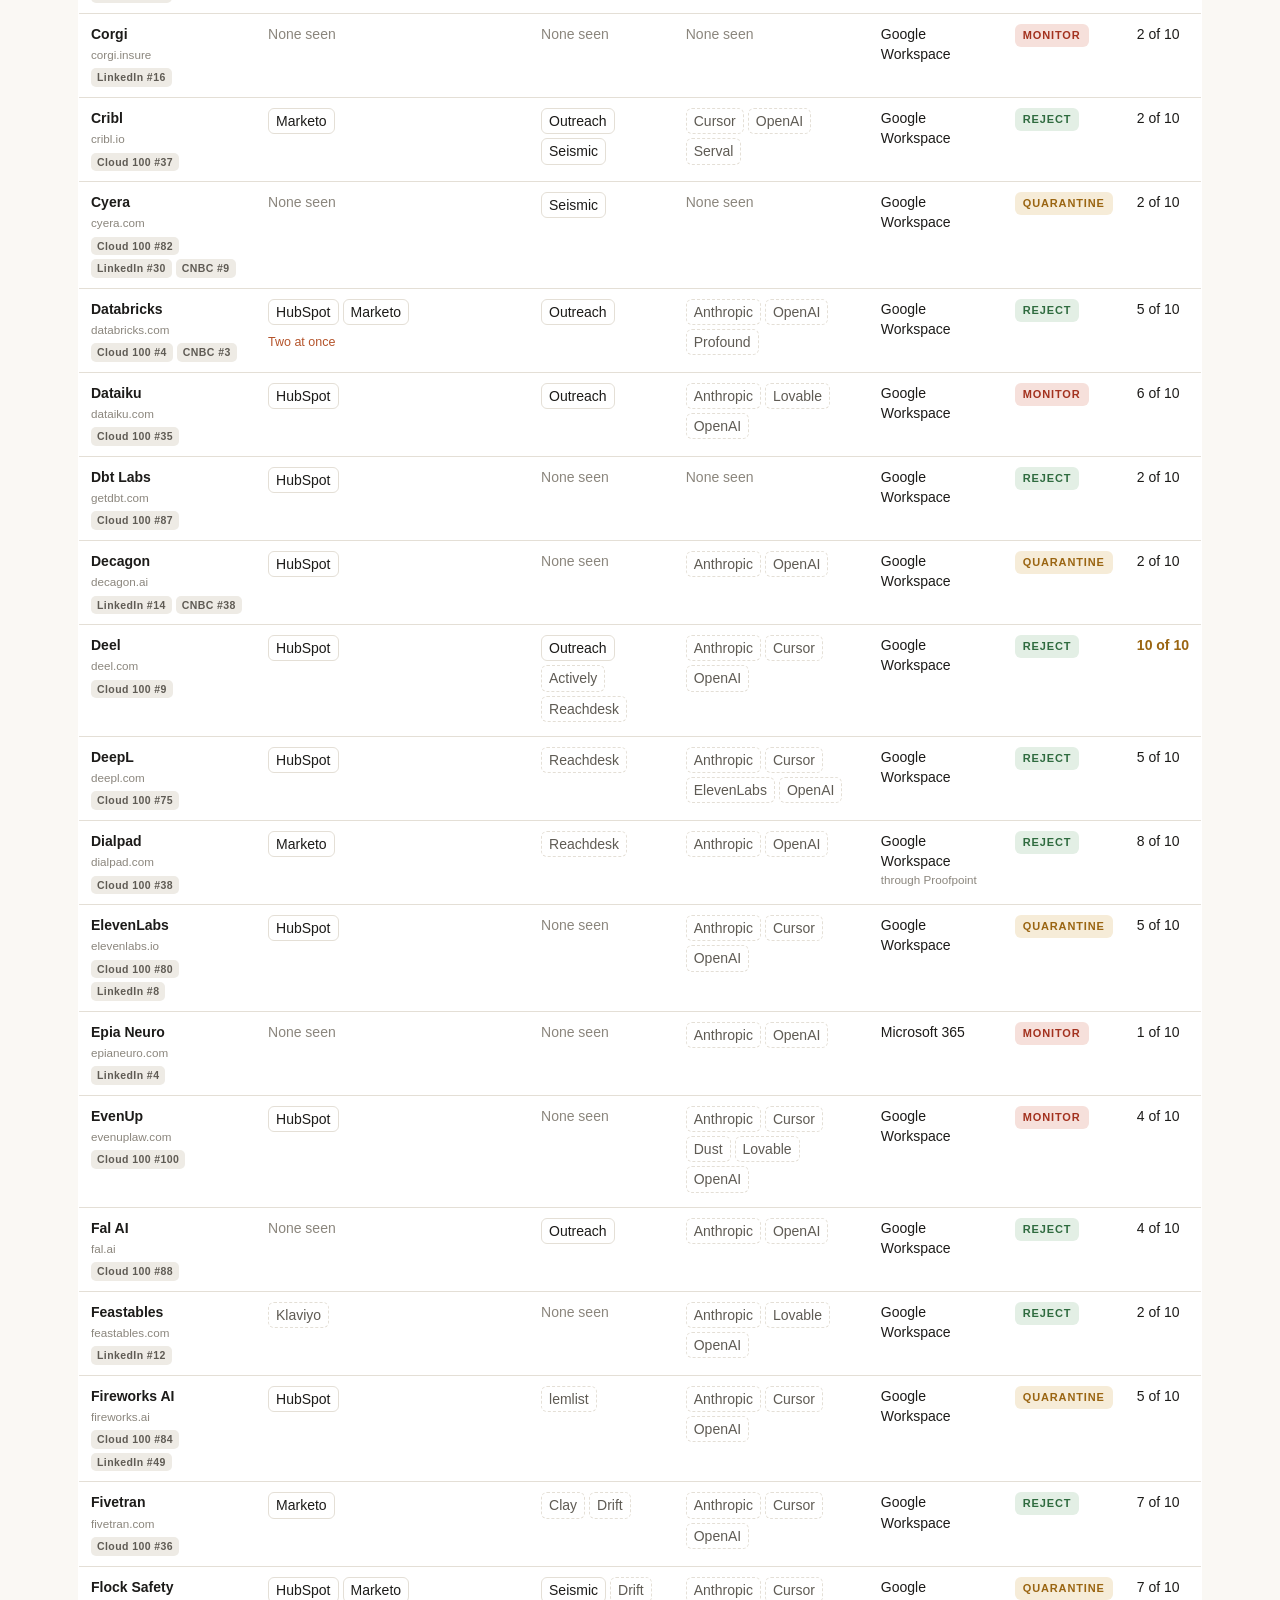
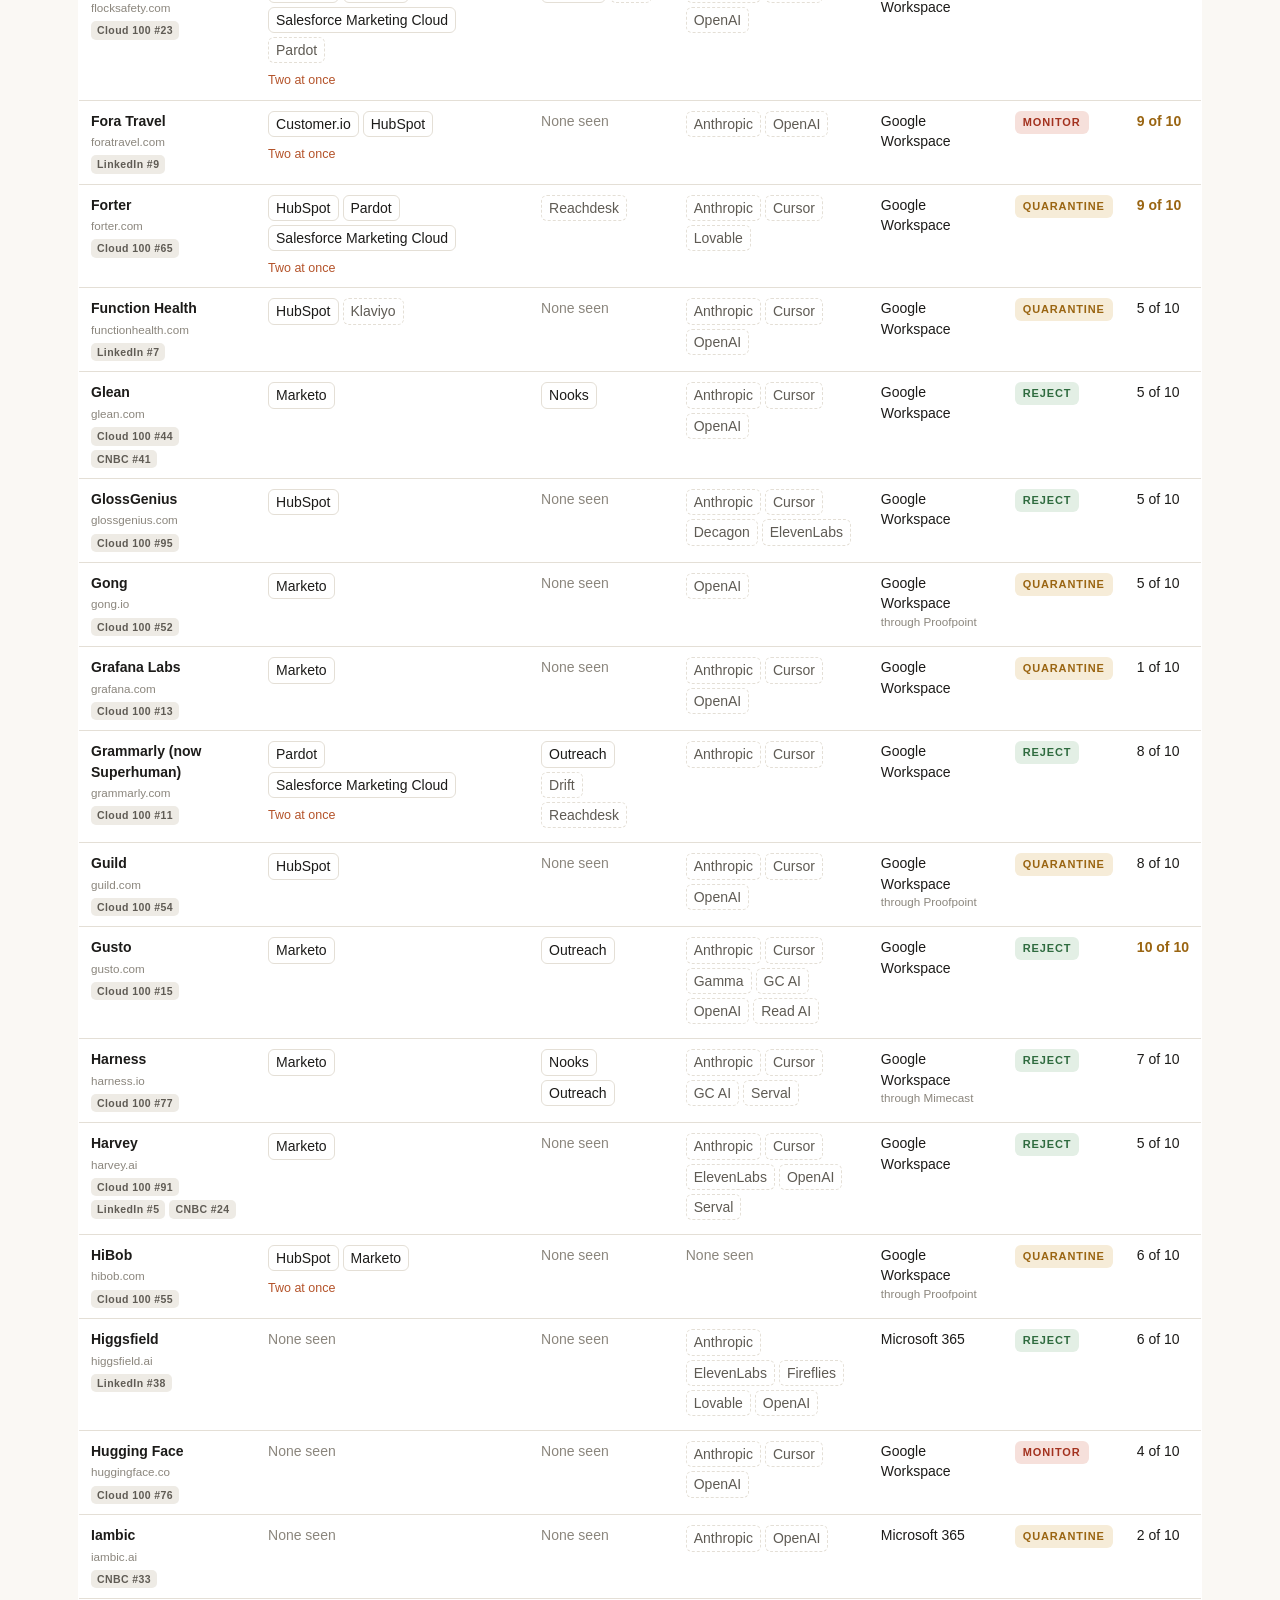
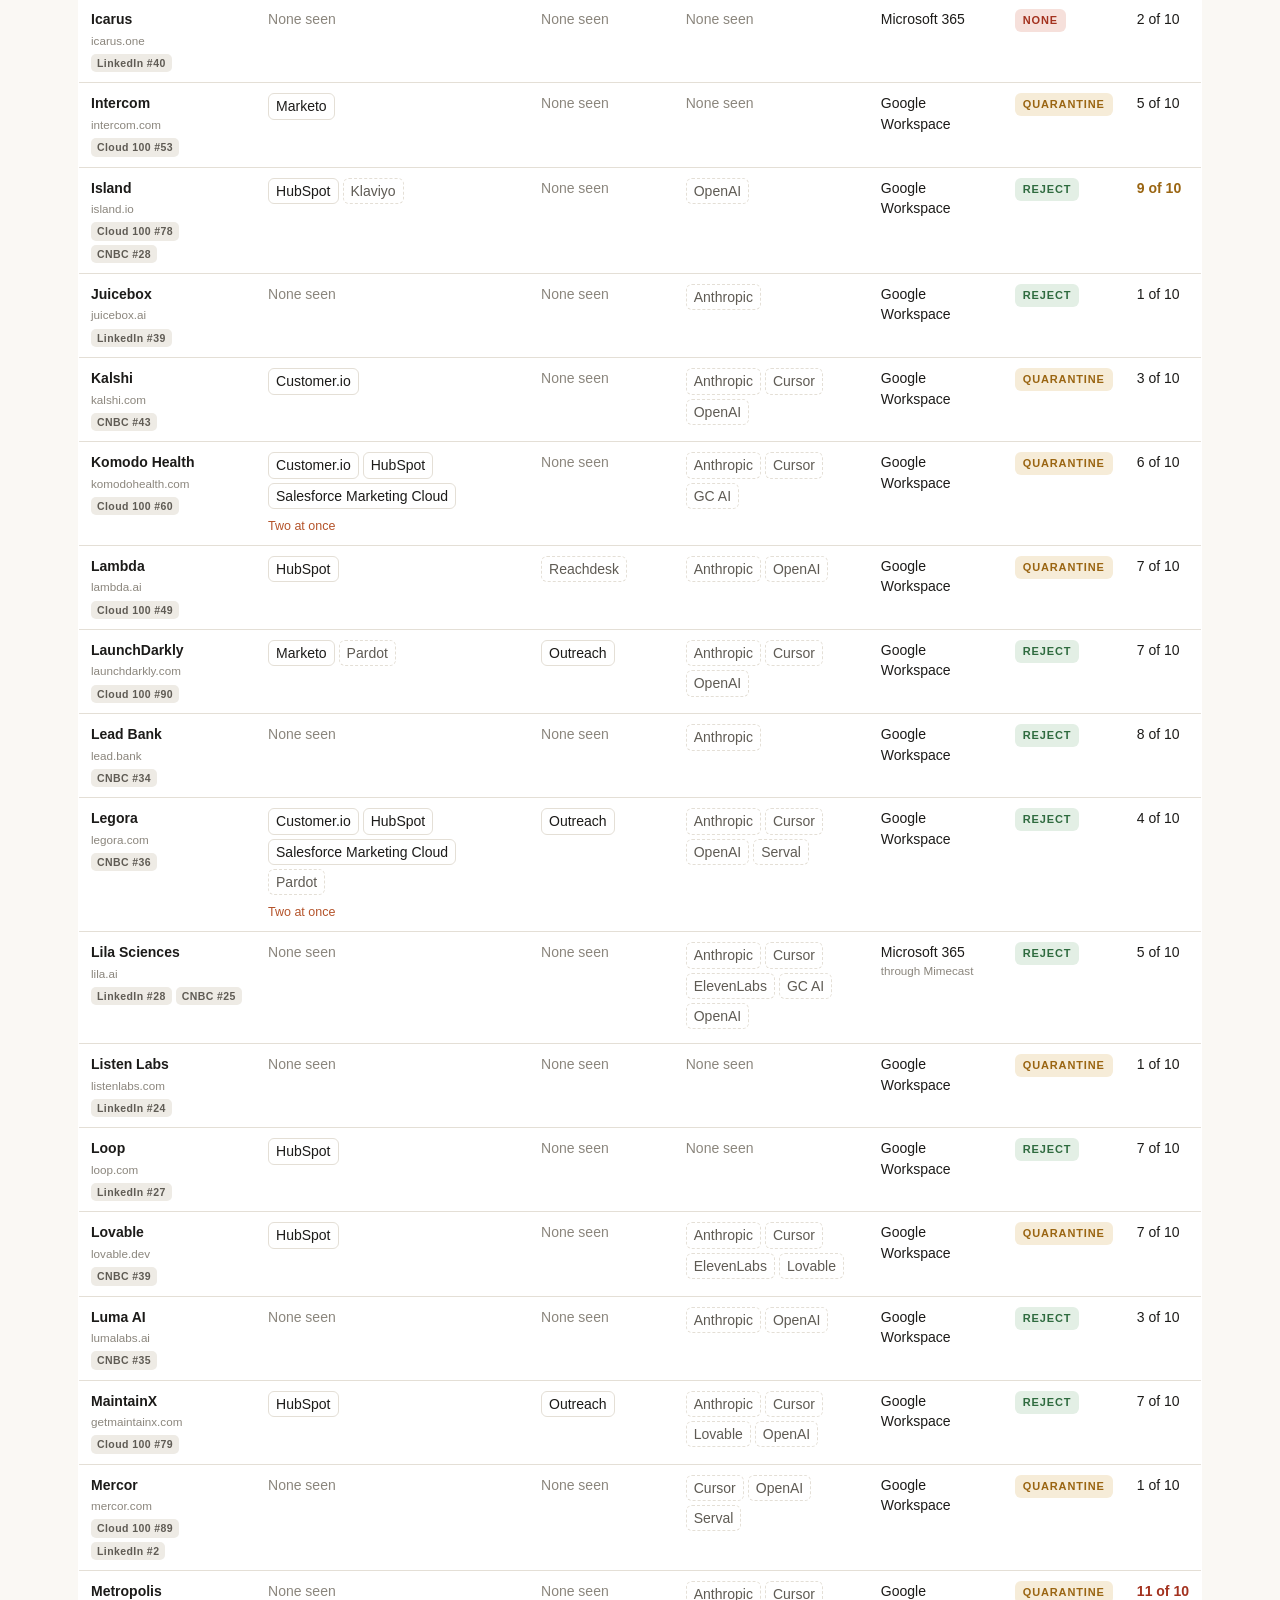
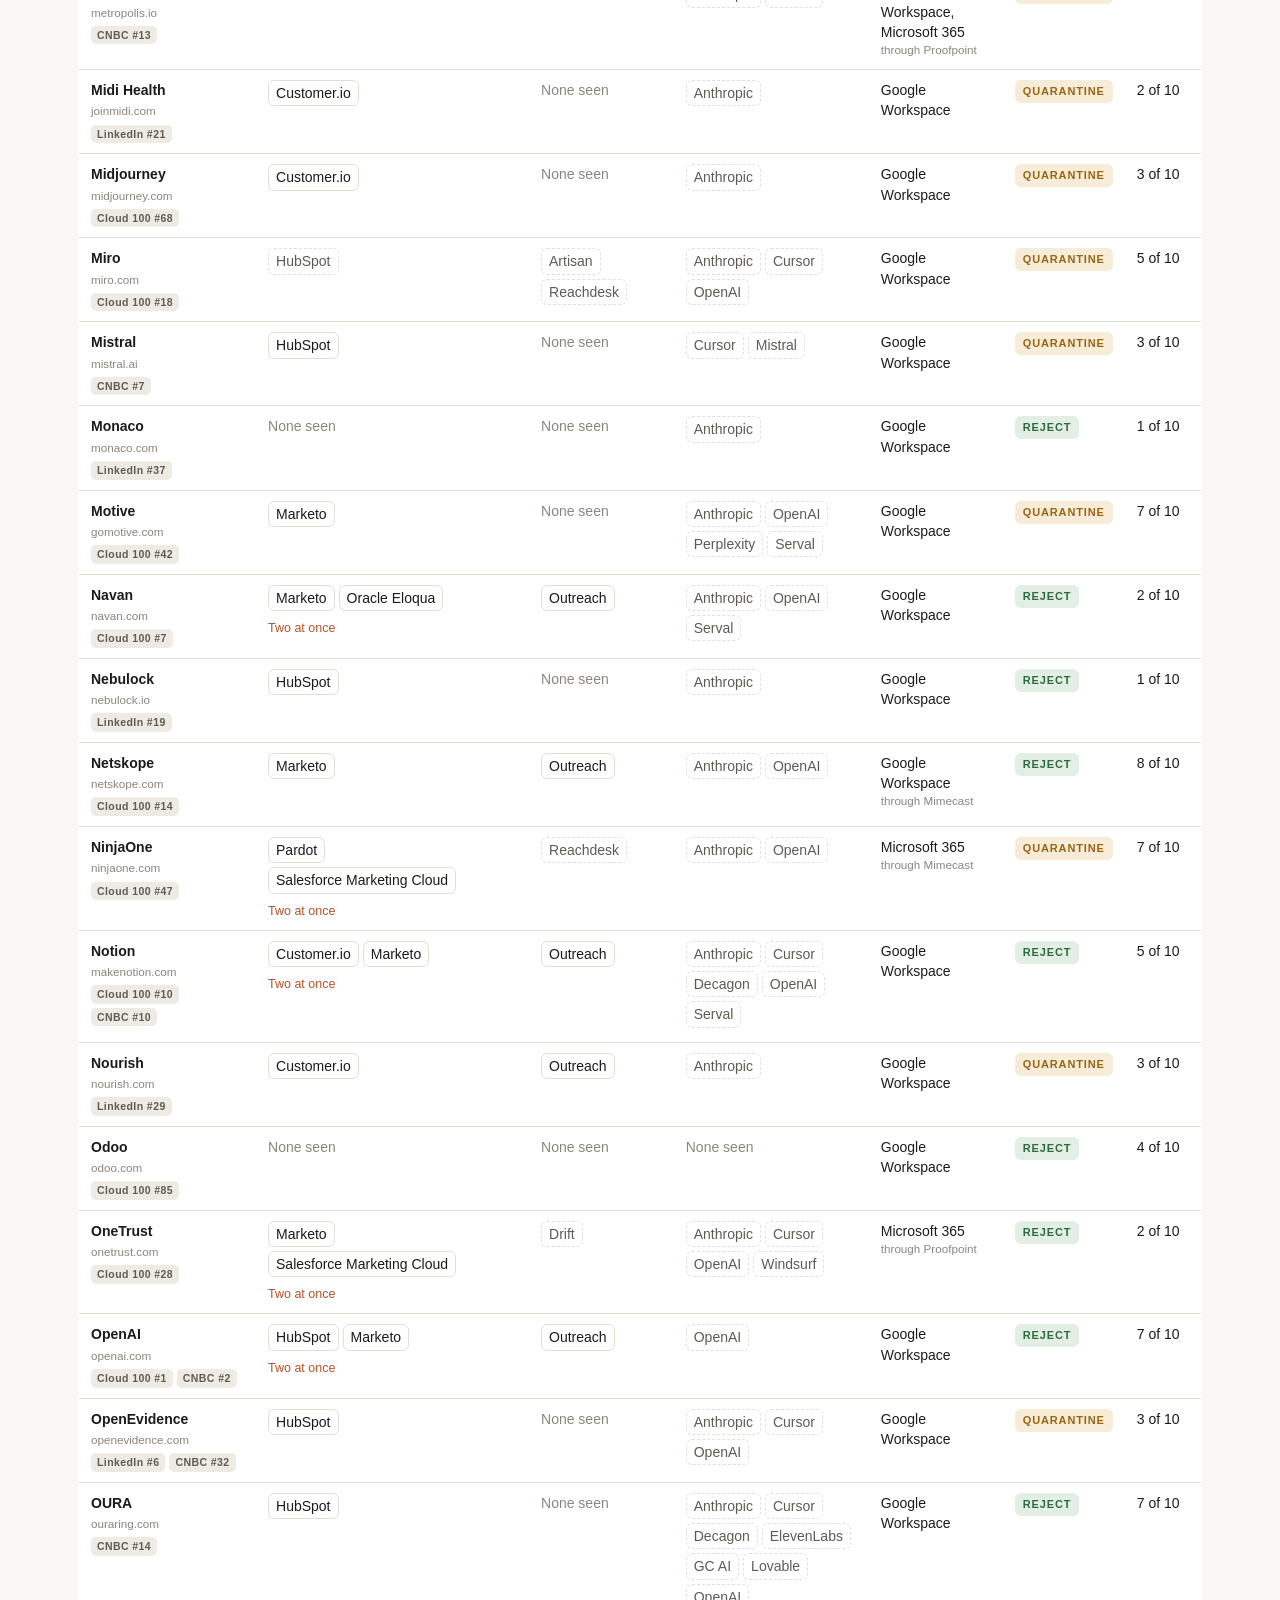
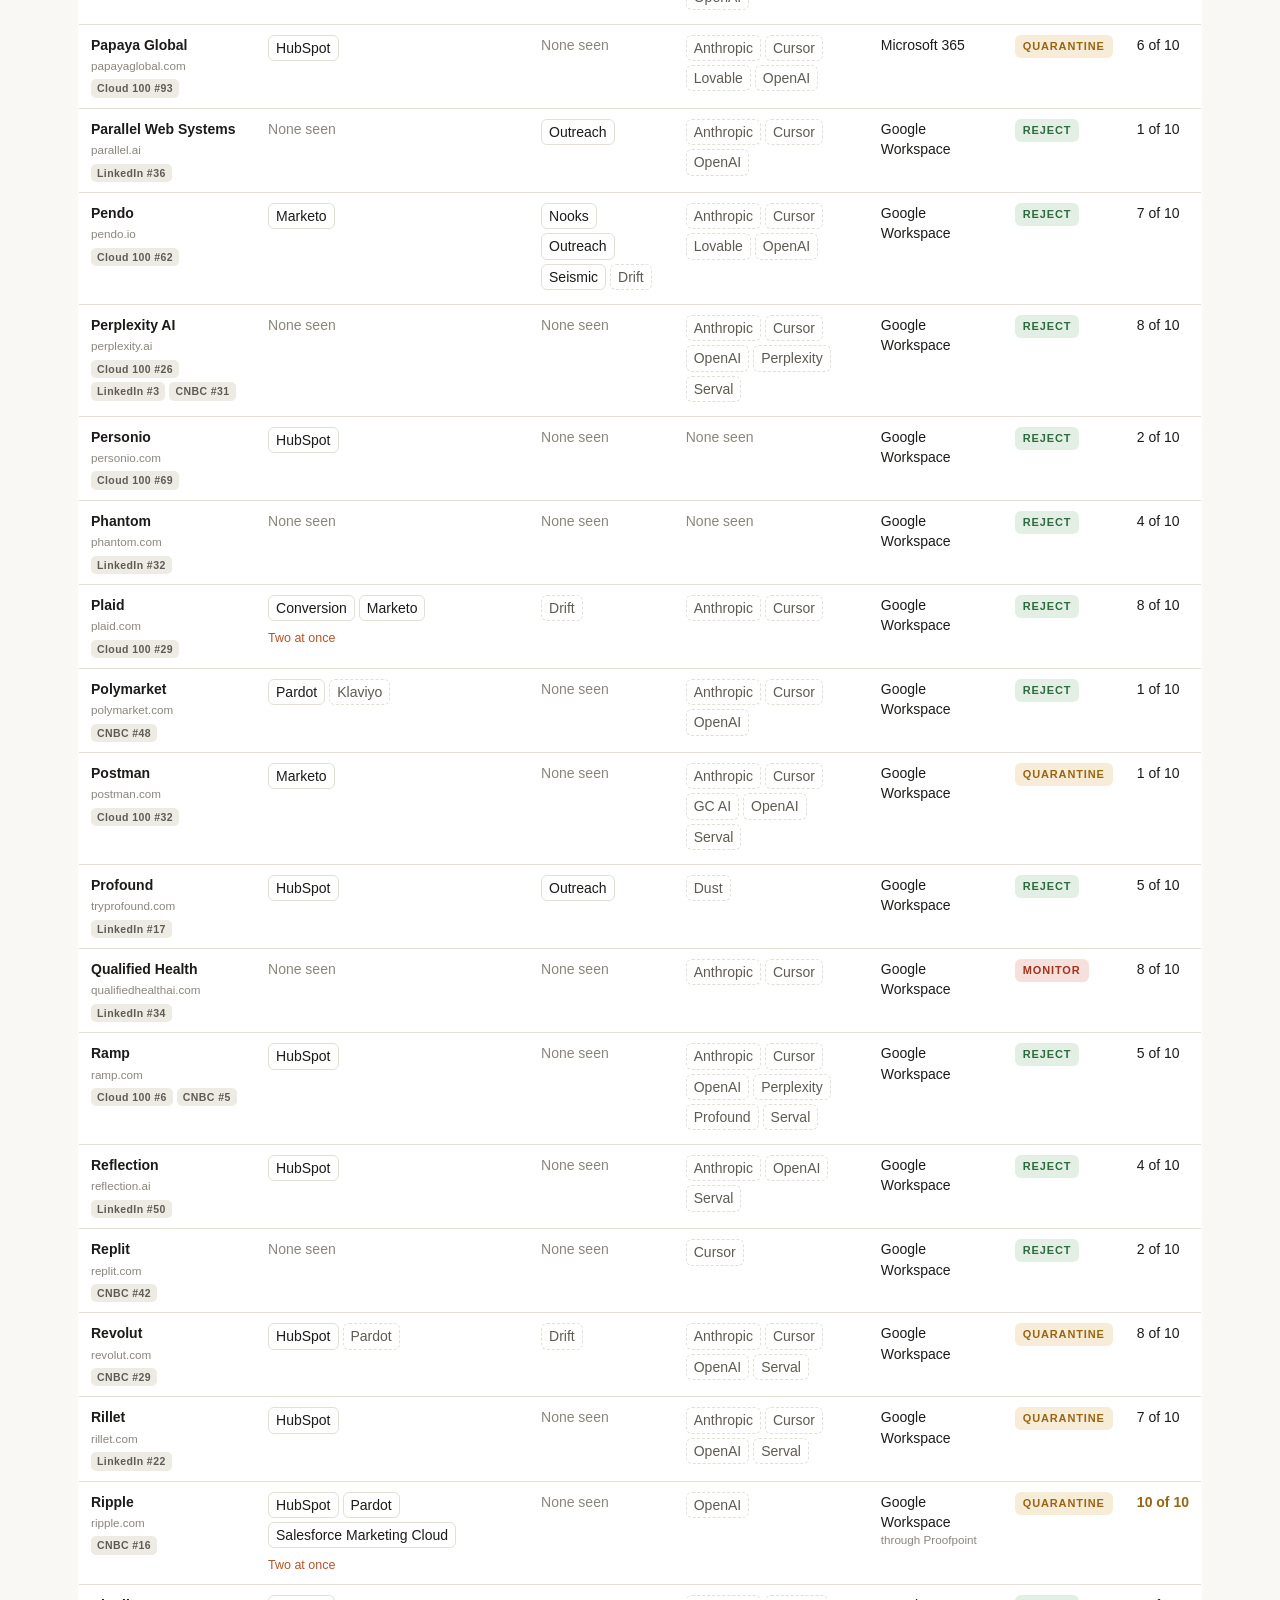
==== commit 23346181: "Update site" ====
--- a/account-scanner/index.html
+++ b/account-scanner/index.html
@@ -7,20 +7,14 @@
 <meta name="description" content="Which sales, marketing and AI tools the top startups run, read from public DNS. Filter by tool, spot switches, export the list.">
 <meta name="robots" content="noindex">
 <link rel="icon" href="data:,">
+<script>(function(){try{var t=localStorage.getItem("theme")||(matchMedia("(prefers-color-scheme: dark)").matches?"dark":"light");document.documentElement.dataset.theme=t}catch(e){}})()</script>
+<link rel="stylesheet" href="../site.css">
 <style>
-  :root {
-    --ink: #1c1b19; --muted: #5f5b54; --faint: #8b867d; --line: #e4dfd6;
-    --paper: #faf8f4; --card: #ffffff; --accent: #b4532a; --map: #1f6fae; --accent-soft: #f4e6dc; --accent-light: #d9906a;
-    --good: #2f6b3f; --good-soft: #e3efe5; --warn: #9a6512; --warn-soft: #f6ecd8;
-    --bad: #a3321f; --bad-soft: #f6e0db; --info-soft: #eeebe5;
-    --sans: -apple-system, "Segoe UI", "Helvetica Neue", Arial, sans-serif;
-    --mono: ui-monospace, "SF Mono", Menlo, Consolas, monospace;
-  }
   * { box-sizing: border-box; }
   html { -webkit-text-size-adjust: 100%; }
   body { margin: 0; background: var(--paper); color: var(--ink);
          font: 17px/1.6 "Iowan Old Style", "Palatino Linotype", Palatino, Georgia, serif; }
-  main { max-width: 1180px; margin: 0 auto; padding: 64px 28px 96px; }
+  main { --page-w: 1180px; max-width: 1180px; margin: 0 auto; padding: 64px 28px 96px; }
   a { color: var(--ink); }
   .back { font: 14px/1 var(--sans); color: var(--muted); text-decoration: none; }
   .back:hover { color: var(--ink); }
@@ -30,7 +24,7 @@
   h3 { font: 600 17px/1.3 var(--sans); color: var(--ink); margin: 0 0 14px; }
   p { margin: 0 0 14px; }
   button { font: 600 15px/1 var(--sans); padding: 12px 18px; border-radius: 10px; border: 1px solid var(--ink);
-           background: var(--ink); color: #fff; cursor: pointer; }
+           background: var(--ink); color: var(--paper); cursor: pointer; }
   button.ghost { background: var(--card); color: var(--ink); border-color: var(--line); font-weight: 500; }
   button.ghost:hover { border-color: var(--ink); }
   button:disabled { opacity: .55; cursor: default; }
@@ -63,9 +57,9 @@
   .pill { font: 14px/1 var(--sans); padding: 8px 12px; border: 1px solid var(--line); border-radius: 999px; background: var(--card);
           color: var(--ink); cursor: pointer; font-weight: 500; }
   .pill:hover { border-color: var(--ink); }
-  .pill[aria-pressed=true] { background: var(--ink); border-color: var(--ink); color: #fff; }
+  .pill[aria-pressed=true] { background: var(--ink); border-color: var(--ink); color: var(--paper); }
   .pill .n { color: var(--faint); margin-left: 4px; }
-  .pill[aria-pressed=true] .n { color: #d9d4cc; }
+  .pill[aria-pressed=true] .n { color: var(--faint); }
   .lbl-inline { font: 14px/1 var(--sans); color: var(--muted); margin-right: 2px; }
   .views a { font: 14px/1.3 var(--sans); color: var(--accent); text-decoration: none; border-bottom: 1px dotted var(--accent); }
   .views a:hover { color: var(--ink); border-color: var(--ink); }
@@ -80,7 +74,7 @@
   .bars { background: var(--card); border: 1px solid var(--line); border-radius: 10px; padding: 12px 16px; }
   .bar { display: grid; grid-template-columns: 220px 1fr 120px; gap: 12px; align-items: center; padding: 5px 6px; border-radius: 8px;
          cursor: pointer; font: 14px/1.3 var(--sans); }
-  .bar:hover, .bar.on { background: #f6f2ec; }
+  .bar:hover, .bar.on { background: var(--bar-hover); }
   .bar .name { white-space: nowrap; overflow: hidden; text-overflow: ellipsis; }
   .bar .track { display: flex; gap: 2px; height: 16px; }
   .bar .seg { height: 16px; }
@@ -91,19 +85,19 @@
   .bar .val b { color: var(--ink); font-weight: 600; }
   .cats { margin-bottom: 12px; }
   .more { font: 14px/1 var(--sans); background: none; border: 0; color: var(--accent); padding: 10px 6px 4px; }
-  .tip { position: fixed; pointer-events: none; background: var(--ink); color: #fff; font: 13px/1.4 var(--sans); padding: 8px 10px;
+  .tip { position: fixed; pointer-events: none; background: var(--ink); color: var(--paper); font: 13px/1.4 var(--sans); padding: 8px 10px;
          border-radius: 8px; max-width: 280px; z-index: 20; display: none; }
 
   /* The company table scrolls sideways inside its box on a phone, not the whole page. */
   #tableWrap { overflow-x: auto; }
   table { width: 100%; border-collapse: collapse; font: 14px/1.45 var(--sans); background: var(--card);
           border: 1px solid var(--line); border-radius: 10px; overflow: hidden; }
-  th { text-align: left; font-weight: 600; font-size: 12px; letter-spacing: .08em; text-transform: uppercase;
-       color: var(--faint); padding: 10px 12px; border-bottom: 1px solid var(--line); background: #fcfbf8; }
+  th { text-align: left; font-weight: 600; font-size: 13px;
+       color: var(--faint); padding: 10px 12px; border-bottom: 1px solid var(--line); background: var(--th-bg); }
   td { padding: 10px 12px; border-bottom: 1px solid var(--line); vertical-align: top; }
   tr.co { cursor: pointer; }
-  tr.co:hover td { background: #fcfaf6; }
-  tr.co.open td { background: #fbf6f1; border-bottom-color: transparent; }
+  tr.co:hover td { background: var(--row-hover); }
+  tr.co.open td { background: var(--row-open); border-bottom-color: transparent; }
   td.who b { display: block; font-weight: 600; }
   td.who small { color: var(--faint); }
   .ranks { display: flex; flex-wrap: wrap; gap: 4px; margin-top: 4px; }
@@ -121,10 +115,10 @@
   .spf.warn { color: var(--warn); font-weight: 600; } .spf.bad { color: var(--bad); font-weight: 600; }
   .sig { display: block; font-size: 12.5px; color: var(--accent); margin-top: 4px; }
 
-  tr.detail td { background: #fbf6f1; padding: 4px 18px 22px; }
+  tr.detail td { background: var(--row-open); padding: 4px 18px 22px; }
   .dgrid { display: grid; grid-template-columns: 1fr 1fr; gap: 10px 28px; }
   .cat { margin: 14px 0 0; }
-  .cat h4 { font: 600 12px/1 var(--sans); letter-spacing: .08em; text-transform: uppercase; color: var(--faint); margin: 0 0 8px; }
+  .cat h4 { font: 600 13px/1 var(--sans); color: var(--faint); margin: 0 0 8px; }
   .ev { font: 13.5px/1.45 var(--sans); margin: 0 0 8px; }
   .ev b { font-weight: 600; }
   .ev .why { display: block; color: var(--muted); }
@@ -170,7 +164,7 @@
 </head>
 <body>
 <main>
-<a class="back" href="../index.html">&larr; All builds</a>
+<a class="back" href="../index.html#scanner">&larr; About this build</a>
 
 <article class="story">
   <h1>The newest startups set up Claude before they buy marketing software</h1>
@@ -178,7 +172,7 @@
   <p class="byline">By Vito Prasad. Records read October 29, 2026.</p>
 </article>
 
-<figure class="chart" id="crossover">
+<figure class="chart" id="crossover" data-reveal>
   <p class="chart-title">Claude passes marketing platforms as the lists get newer</p>
   <p class="chart-sub">Share of companies on each list, from the most established list to the newest</p>
   <div class="legend"><span><i style="background:var(--map)"></i>Run a marketing platform</span><span><i style="background:var(--accent)"></i>Set up Claude</span></div>
@@ -202,22 +196,22 @@
   <p>My read is that the newest companies build their go-to-market around AI tools first and buy marketing software later, if at all. For a marketing platform, that makes more than half of the next generation a market still open, or one that may never come.</p>
   <p>Spending data points the same way. On <a href="https://ramp.com/data/ai-index" target="_blank" rel="noopener">Ramp's AI Index</a>, Anthropic took 60.5% of what businesses on Ramp spent on AI tokens in the week ending October 23, 2026. Across all 169 companies here, 128 have set up Claude, 111 ChatGPT and 94 Cursor. The typical company has three AI vendors, not one.</p>
 
-  <h2>33 run two marketing platforms at once</h2>
+  <h2 id="two-platforms">33 run two marketing platforms at once</h2>
   <p>That is usually a switch halfway done, or two teams that never agreed on one tool. OpenAI, Databricks and Notion are among them. Either way the decision is open now, and a sales team that knows can call this month instead of at renewal. <a href="#controls" data-view="two">See all 33</a>.</p>
 
-  <h2>19 are close to breaking their own email</h2>
+  <h2 id="email-limit">19 are close to breaking their own email</h2>
   <p>Every tool that sends mail as a company takes at least one of 10 slots in the record that tells inboxes who may send it. Celonis, ClickUp, Armada and Metropolis are already past 10. Mail from any tool without its own signing key can now fail, and since 2024 Gmail, Yahoo and Outlook junk or reject that mail. Nobody gets a bounce. Replies just stop. 17 of the 19 run a marketing platform, so the sales and marketing tools are what filled the record.</p>
   <p>The fix takes an afternoon. Drop the tools nobody uses. Have every sending tool sign mail with the company's own key, which has no limit. Send marketing mail from a subdomain like mail.company.com, which gets its own 10. Then check the count before connecting the next tool, which is a job for whoever runs GTM or marketing ops. <a href="#controls" data-view="spfrisk">Here are the 19</a>.</p>
 
-  <h2>Anyone can send email as 17 of them</h2>
+  <h2 id="spoofing">Anyone can send email as 17 of them</h2>
   <p>Their DMARC setting watches spoofed mail instead of blocking it, so a fake email from Runway or Hugging Face lands like a real one. Fast-growing, famous companies are the ones scammers copy, with fake recruiter emails to candidates and fake invoices to customers. 15 of the 17 already get the reports and are watching. They usually stop there because blocking can break their own marketing email, and nobody has a full list of the tools that send as them.</p>
   <p>That list is what this scan produces. Make every tool on it sign with the company's own key, then move the setting from watching to blocking over a few weeks. For a startup with a dozen senders it is part-time work, not a project. <a href="#controls" data-view="spoof">Here are the 17</a>.</p>
 
-  <h2>Why public records</h2>
+  <h2 id="why">Why public records</h2>
   <p>A website crawl shows the tags on a company's pages. DNS shows the back office, who sends mail in the company's name and which AI tools it signed everyone into. It changes the day the work happens, before a press release or a job post, and every claim links to a record anyone can check. I built the first version at an AI email security startup, where it told sales which target accounts were changing their email setup, and sales worked those alerts.</p>
 </article>
 
-<section class="explore">
+<section class="explore" id="explore">
   <h2>Every company, every tool</h2>
   <p class="intro">Filter by any tool, find who uses one and not another, open a company to see each record behind it, or download what you see. The table shows the latest read.</p>
   <p class="fine" id="scanned">Loading the scan...</p>
@@ -410,7 +404,7 @@
   const x = v => plotL + (plotR - plotL) * (v - lo) / (hi - lo);
   const head = wide ? 22 : 0, rowH = wide ? 58 : 82, axisH = 26;
   const H = head + data.rows.length * rowH + axisH;
-  const halo = ' paint-order="stroke" stroke="#faf8f4" stroke-width="5" stroke-linejoin="round"';
+  const halo = ' paint-order="stroke" style="stroke:var(--paper)" stroke-width="5" stroke-linejoin="round"';
   const gapText = r => {
     const d = pctOf("claude", r) - pctOf("map", r);
     return d === 0 ? "Even" : (d > 0 ? "Claude +" + d : "Marketing +" + (-d));
@@ -418,33 +412,33 @@
   let svg = '<svg viewBox="0 0 ' + W + " " + H + '" width="' + W + '" height="' + H + '" role="img" aria-labelledby="crossoverTitle"><title id="crossoverTitle">' +
     esc(data.rows.map(r => r.list + ", marketing platform " + pctOf("map", r) + "%, Claude " + pctOf("claude", r) + "%").join(". ")) + "</title>";
   for (let t = lo; t <= hi; t += wide ? 10 : 20) {
-    svg += '<line x1="' + x(t) + '" x2="' + x(t) + '" y1="' + head + '" y2="' + (H - axisH + 4) + '" stroke="#ebe6de" stroke-width="1"/>' +
-      '<text x="' + x(t) + '" y="' + (H - 6) + '" font-size="11" fill="#8b867d" text-anchor="middle">' + t + "%</text>";
+    svg += '<line x1="' + x(t) + '" x2="' + x(t) + '" y1="' + head + '" y2="' + (H - axisH + 4) + '" style="stroke:var(--chart-grid)" stroke-width="1"/>' +
+      '<text x="' + x(t) + '" y="' + (H - 6) + '" font-size="11" style="fill:var(--faint)" text-anchor="middle">' + t + "%</text>";
   }
   if (wide) {
-    svg += '<text x="0" y="12" font-size="11" fill="#8b867d" letter-spacing=".08em">LIST</text>' +
-      '<text x="' + (W - gapW + 14) + '" y="12" font-size="11" fill="#8b867d" letter-spacing=".08em">GAP</text>';
+    svg += '<text x="0" y="12" font-size="11" style="fill:var(--faint)" letter-spacing=".08em">LIST</text>' +
+      '<text x="' + (W - gapW + 14) + '" y="12" font-size="11" style="fill:var(--faint)" letter-spacing=".08em">GAP</text>';
   }
   data.rows.forEach((r, i) => {
     const y0 = head + i * rowH;
     const y = wide ? y0 + rowH / 2 + 2 : y0 + 58;
     const m = pctOf("map", r), c = pctOf("claude", r);
     if (wide) {
-      svg += '<text x="0" y="' + (y - 3) + '" font-size="14" font-weight="600" fill="#1c1b19">' + esc(r.list) + "</text>" +
-        '<text x="0" y="' + (y + 14) + '" font-size="12" fill="#8b867d">' + r.n + " companies</text>" +
-        '<text x="' + (W - gapW + 14) + '" y="' + (y + 4) + '" font-size="13" fill="#5f5b54">' + gapText(r) + "</text>";
+      svg += '<text x="0" y="' + (y - 3) + '" font-size="14" font-weight="600" style="fill:var(--ink)">' + esc(r.list) + "</text>" +
+        '<text x="0" y="' + (y + 14) + '" font-size="12" style="fill:var(--faint)">' + r.n + " companies</text>" +
+        '<text x="' + (W - gapW + 14) + '" y="' + (y + 4) + '" font-size="13" style="fill:var(--muted)">' + gapText(r) + "</text>";
     } else {
-      svg += '<text x="0" y="' + (y0 + 16) + '" font-size="14" font-weight="600" fill="#1c1b19"' + halo + ">" + esc(r.list) + "</text>" +
-        '<text x="0" y="' + (y0 + 33) + '" font-size="12" fill="#8b867d"' + halo + ">" + r.n + " companies</text>" +
-        '<text x="' + W + '" y="' + (y0 + 33) + '" font-size="12.5" fill="#5f5b54" text-anchor="end"' + halo + ">" + gapText(r) + "</text>";
+      svg += '<text x="0" y="' + (y0 + 16) + '" font-size="14" font-weight="600" style="fill:var(--ink)"' + halo + ">" + esc(r.list) + "</text>" +
+        '<text x="0" y="' + (y0 + 33) + '" font-size="12" style="fill:var(--faint)"' + halo + ">" + r.n + " companies</text>" +
+        '<text x="' + W + '" y="' + (y0 + 33) + '" font-size="12.5" style="fill:var(--muted)" text-anchor="end"' + halo + ">" + gapText(r) + "</text>";
     }
-    svg += '<line x1="' + x(Math.min(m, c)) + '" x2="' + x(Math.max(m, c)) + '" y1="' + y + '" y2="' + y + '" stroke="#cfc8bd" stroke-width="2" stroke-linecap="round"/>';
-    [["map", m, "#1f6fae", r.map + " of " + r.n + " run a marketing platform"],
-     ["claude", c, "#b4532a", r.claude + " of " + r.n + " set up Claude, " + r.chatgpt + " set up ChatGPT"]].forEach(([k, v, hex, tip]) => {
+    svg += '<line x1="' + x(Math.min(m, c)) + '" x2="' + x(Math.max(m, c)) + '" y1="' + y + '" y2="' + y + '" style="stroke:var(--chart-line)" stroke-width="2" stroke-linecap="round"/>';
+    [["map", m, "var(--map)", r.map + " of " + r.n + " run a marketing platform"],
+     ["claude", c, "var(--accent)", r.claude + " of " + r.n + " set up Claude, " + r.chatgpt + " set up ChatGPT"]].forEach(([k, v, hex, tip]) => {
       const before = k === "map" ? m < c : c < m;
       svg += '<g class="dot" data-tip="' + esc(r.list + ". " + tip + ".") + '"><circle cx="' + x(v) + '" cy="' + y + '" r="14" fill="transparent"/>' +
-        '<circle cx="' + x(v) + '" cy="' + y + '" r="7" fill="' + hex + '" stroke="#faf8f4" stroke-width="2"/>' +
-        '<text x="' + (x(v) + (before ? -13 : 13)) + '" y="' + (y + 4) + '" font-size="12.5" fill="#5f5b54" text-anchor="' + (before ? "end" : "start") + '"' + halo + ">" + v + "%</text></g>";
+        '<circle cx="' + x(v) + '" cy="' + y + '" r="7" style="fill:' + hex + ';stroke:var(--paper)" stroke-width="2"/>' +
+        '<text x="' + (x(v) + (before ? -13 : 13)) + '" y="' + (y + 4) + '" font-size="12.5" style="fill:var(--muted)" text-anchor="' + (before ? "end" : "start") + '"' + halo + ">" + v + "%</text></g>";
     });
   });
   plotEl.innerHTML = svg + "</svg>";
@@ -864,5 +858,7 @@
 }
 boot();
 </script>
+<script type="application/json" id="contents">[{"href": "../index.html", "label": "All builds"}, {"href": "../index.html#scanner", "label": "About this build"}, {"id": "crossover", "label": "The finding"}, {"id": "two-platforms", "label": "Two platforms at once"}, {"id": "email-limit", "label": "Email close to breaking"}, {"id": "spoofing", "label": "Who can be spoofed"}, {"id": "why", "label": "Why public records"}, {"id": "explore", "label": "Every company"}, {"id": "changes", "label": "What changed"}, {"id": "mine", "label": "Scan your own list"}, {"id": "about", "label": "How it reads a stack"}]</script>
+<script src="../site.js" defer></script>
 </body>
 </html>
--- a/site.css
+++ b/site.css
@@ -0,0 +1,102 @@
+/* Shared look for every page on the site: the two themes, the theme switch,
+   the contents sidebar, back to top, focus, and motion. Pages keep their own
+   layout styles and read colours only through these variables. */
+
+:root {
+  --ink: #1c1b19; --muted: #5f5b54; --faint: #8b867d; --line: #e4dfd6;
+  --paper: #faf8f4; --card: #ffffff; --accent: #b4532a; --accent-soft: #f4e6dc; --accent-light: #d9906a;
+  --blue: #1f6fae; --map: #1f6fae;
+  --good: #2f6b3f; --good-soft: #e3efe5; --warn: #9a6512; --warn-soft: #f6ecd8;
+  --bad: #a3321f; --bad-soft: #f6e0db; --info-soft: #eeebe5;
+  --th-bg: #fcfbf8; --row-hover: #fcfaf6; --row-open: #fbf6f1; --bar-hover: #f6f2ec;
+  --chart-grid: #ebe6de; --chart-line: #cfc8bd; --shadow: rgba(0, 0, 0, .06);
+  --sans: -apple-system, "Segoe UI", "Helvetica Neue", Arial, sans-serif;
+  --mono: ui-monospace, "SF Mono", Menlo, Consolas, monospace;
+  color-scheme: light;
+}
+[data-theme="dark"] {
+  --ink: #ece7df; --muted: #b3aa9d; --faint: #857d72; --line: #302d28;
+  --paper: #161513; --card: #1e1c19; --accent: #d46d43; --accent-soft: #352218; --accent-light: #8f4c33;
+  --blue: #5693cc; --map: #5693cc;
+  --good: #7cbf8c; --good-soft: #1b2b1f; --warn: #dcae57; --warn-soft: #2f2715;
+  --bad: #e07a68; --bad-soft: #35201b; --info-soft: #26231f;
+  --th-bg: #1a1816; --row-hover: #22201c; --row-open: #262219; --bar-hover: #26231f;
+  --chart-grid: #2a2723; --chart-line: #3d3933; --shadow: rgba(0, 0, 0, .4);
+  color-scheme: dark;
+}
+
+html { scroll-behavior: smooth; }
+body { transition: background-color .25s ease, color .25s ease; }
+:focus-visible { outline: 2px solid var(--accent); outline-offset: 2px; border-radius: 4px; }
+::selection { background: var(--accent-soft); }
+
+/* The theme switch, top right on every page. */
+.theme-switch { position: fixed; top: 18px; right: 22px; z-index: 40; width: 46px; height: 26px; border-radius: 13px;
+                border: 1px solid var(--line); background: var(--card); cursor: pointer; padding: 0; }
+.theme-switch::before { content: ""; position: absolute; top: 3px; left: 3px; width: 18px; height: 18px; border-radius: 50%;
+                        background: var(--ink); transition: transform .25s ease, background-color .25s ease; }
+[data-theme="dark"] .theme-switch::before { transform: translateX(20px); }
+.theme-switch:hover { border-color: var(--faint); }
+.theme-switch .sr { position: absolute; width: 1px; height: 1px; overflow: hidden; clip: rect(0 0 0 0); }
+
+/* Contents: a sticky list in the left gutter on wide screens. */
+.contents { position: fixed; top: 96px; left: max(20px, calc((100vw - 1180px) / 2)); width: 200px; z-index: 30;
+            font: 14px/1.4 var(--sans); display: none; }
+.contents .ttl { color: var(--faint); margin: 0 0 10px; font-size: 12px; letter-spacing: .02em; }
+.contents ol { list-style: none; margin: 0; padding: 0; }
+.contents li { margin: 0 0 2px; }
+.contents a { display: block; color: var(--muted); text-decoration: none; padding: 5px 0 5px 12px; border-left: 2px solid var(--line);
+              transition: color .15s ease, border-color .15s ease; }
+.contents a:hover { color: var(--ink); }
+.contents a[aria-current="true"] { color: var(--accent); border-left-color: var(--accent); font-weight: 600; }
+.contents .away a, .contents-sheet .away a { color: var(--faint); border-left-color: transparent; }
+.contents .away + li:not(.away) a { margin-top: 10px; }
+.contents .top { display: block; margin-top: 14px; padding-left: 14px; color: var(--faint); text-decoration: none; }
+.contents .top:hover { color: var(--ink); }
+@media (min-width: 1360px) {
+  /* Make room: the content keeps its width where the screen allows, and otherwise
+     gives up a little so the list never sits on top of it. */
+  main { max-width: min(var(--page-w, 1180px), calc(100vw - 240px)) !important;
+         margin-left: max(220px, calc((100vw - var(--page-w, 1180px)) / 2)) !important; margin-right: 0 !important; }
+  .contents.ready { display: block; left: max(20px, calc((100vw - var(--page-w, 1180px)) / 2 - 200px)); width: 180px; }
+}
+
+/* Contents on narrower screens: a button that opens a sheet. */
+.contents-btn, .to-top { position: fixed; bottom: 18px; z-index: 40; font: 600 14px/1 var(--sans); padding: 11px 15px; border-radius: 999px;
+                         border: 1px solid var(--line); background: var(--card); color: var(--ink); cursor: pointer;
+                         box-shadow: 0 2px 10px var(--shadow); }
+.contents-btn { right: 18px; }
+.to-top { left: 18px; opacity: 0; pointer-events: none; transform: translateY(8px); transition: opacity .2s ease, transform .2s ease; }
+.to-top.show { opacity: 1; pointer-events: auto; transform: none; }
+@media (min-width: 1360px) { .contents-btn.ready { display: none; } .to-top { display: none; } }
+.contents-sheet { position: fixed; inset: auto 12px 66px 12px; z-index: 45; background: var(--card); border: 1px solid var(--line);
+                  border-radius: 14px; padding: 14px 16px 10px; box-shadow: 0 12px 40px var(--shadow); font: 15px/1.4 var(--sans); display: none; }
+.contents-sheet.open { display: block; }
+.contents-sheet .ttl { color: var(--faint); font-size: 12px; margin: 0 0 8px; }
+.contents-sheet ol { list-style: none; margin: 0; padding: 0; }
+.contents-sheet a { display: block; padding: 9px 0; border-top: 1px solid var(--line); color: var(--ink); text-decoration: none; }
+.contents-sheet a[aria-current="true"] { color: var(--accent); font-weight: 600; }
+.contents-sheet li:first-child a { border-top: 0; }
+
+/* A link that looks like a button, for "Try it". */
+.try-btn { display: inline-block; font: 600 14px/1 var(--sans); padding: 10px 14px; border-radius: 10px; background: var(--accent); color: #fff !important;
+           text-decoration: none !important; border: 1px solid var(--accent); transition: transform .15s ease, box-shadow .15s ease; }
+.try-btn:hover { transform: translateY(-1px); box-shadow: 0 6px 18px var(--shadow); }
+[data-theme="dark"] .try-btn { color: #161513 !important; }
+
+/* Motion: things that reveal once, and only for people who have not asked for less motion. */
+@media (prefers-reduced-motion: no-preference) {
+  [data-reveal] { opacity: 0; transform: translateY(8px); transition: opacity .5s ease, transform .5s ease; }
+  [data-reveal].in { opacity: 1; transform: none; }
+  svg.spark polyline { stroke-dasharray: 300; stroke-dashoffset: 300; animation: draw .9s ease-out forwards; }
+  @keyframes draw { to { stroke-dashoffset: 0; } }
+  .lift { transition: transform .15s ease, background-color .15s ease, box-shadow .15s ease; }
+  .lift:hover { transform: translateY(-1px); box-shadow: 0 6px 18px var(--shadow); }
+}
+@media (prefers-reduced-motion: reduce) {
+  html { scroll-behavior: auto; }
+  body, .theme-switch::before { transition: none; }
+}
+/* On a phone the switch sits in the page header instead of floating over text. */
+@media (max-width: 760px) { .theme-switch { position: absolute; top: 14px; right: 14px; } }
+@media print { .theme-switch, .contents, .contents-btn, .to-top, .contents-sheet { display: none !important; } }
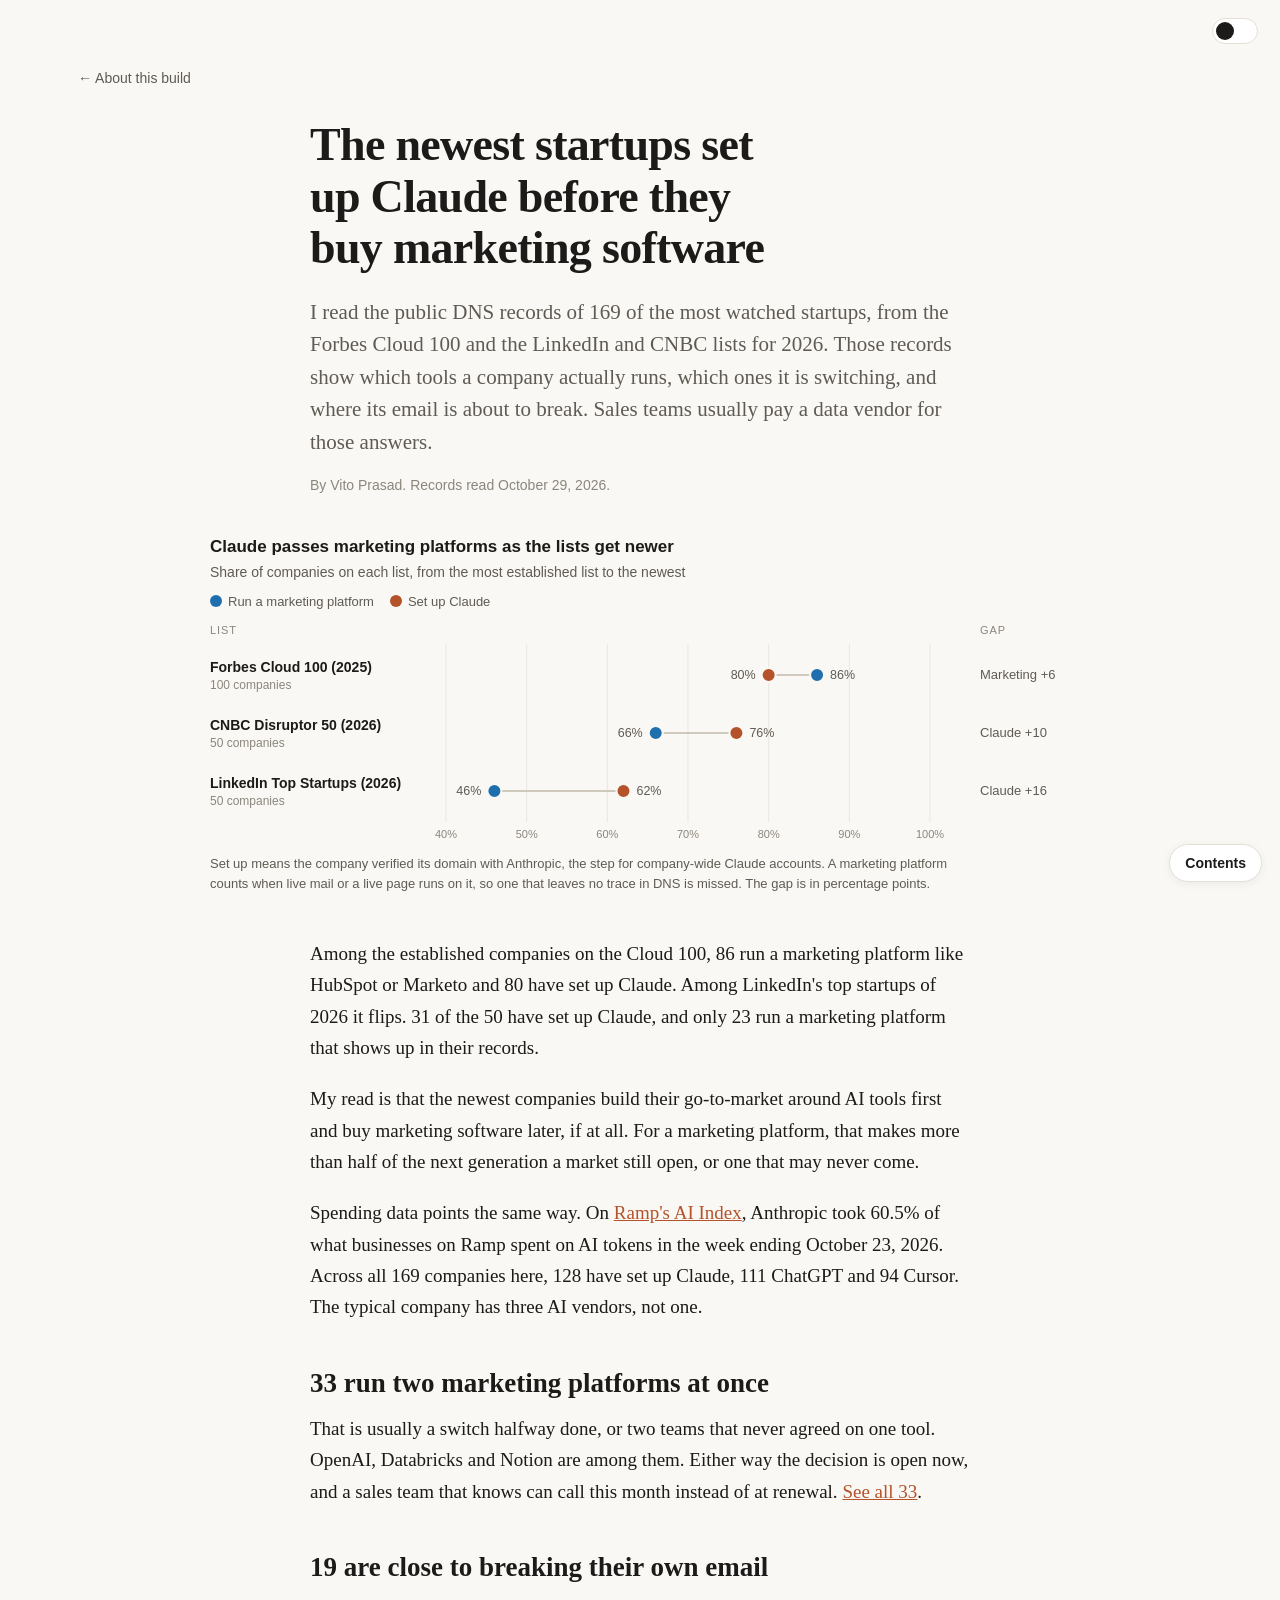
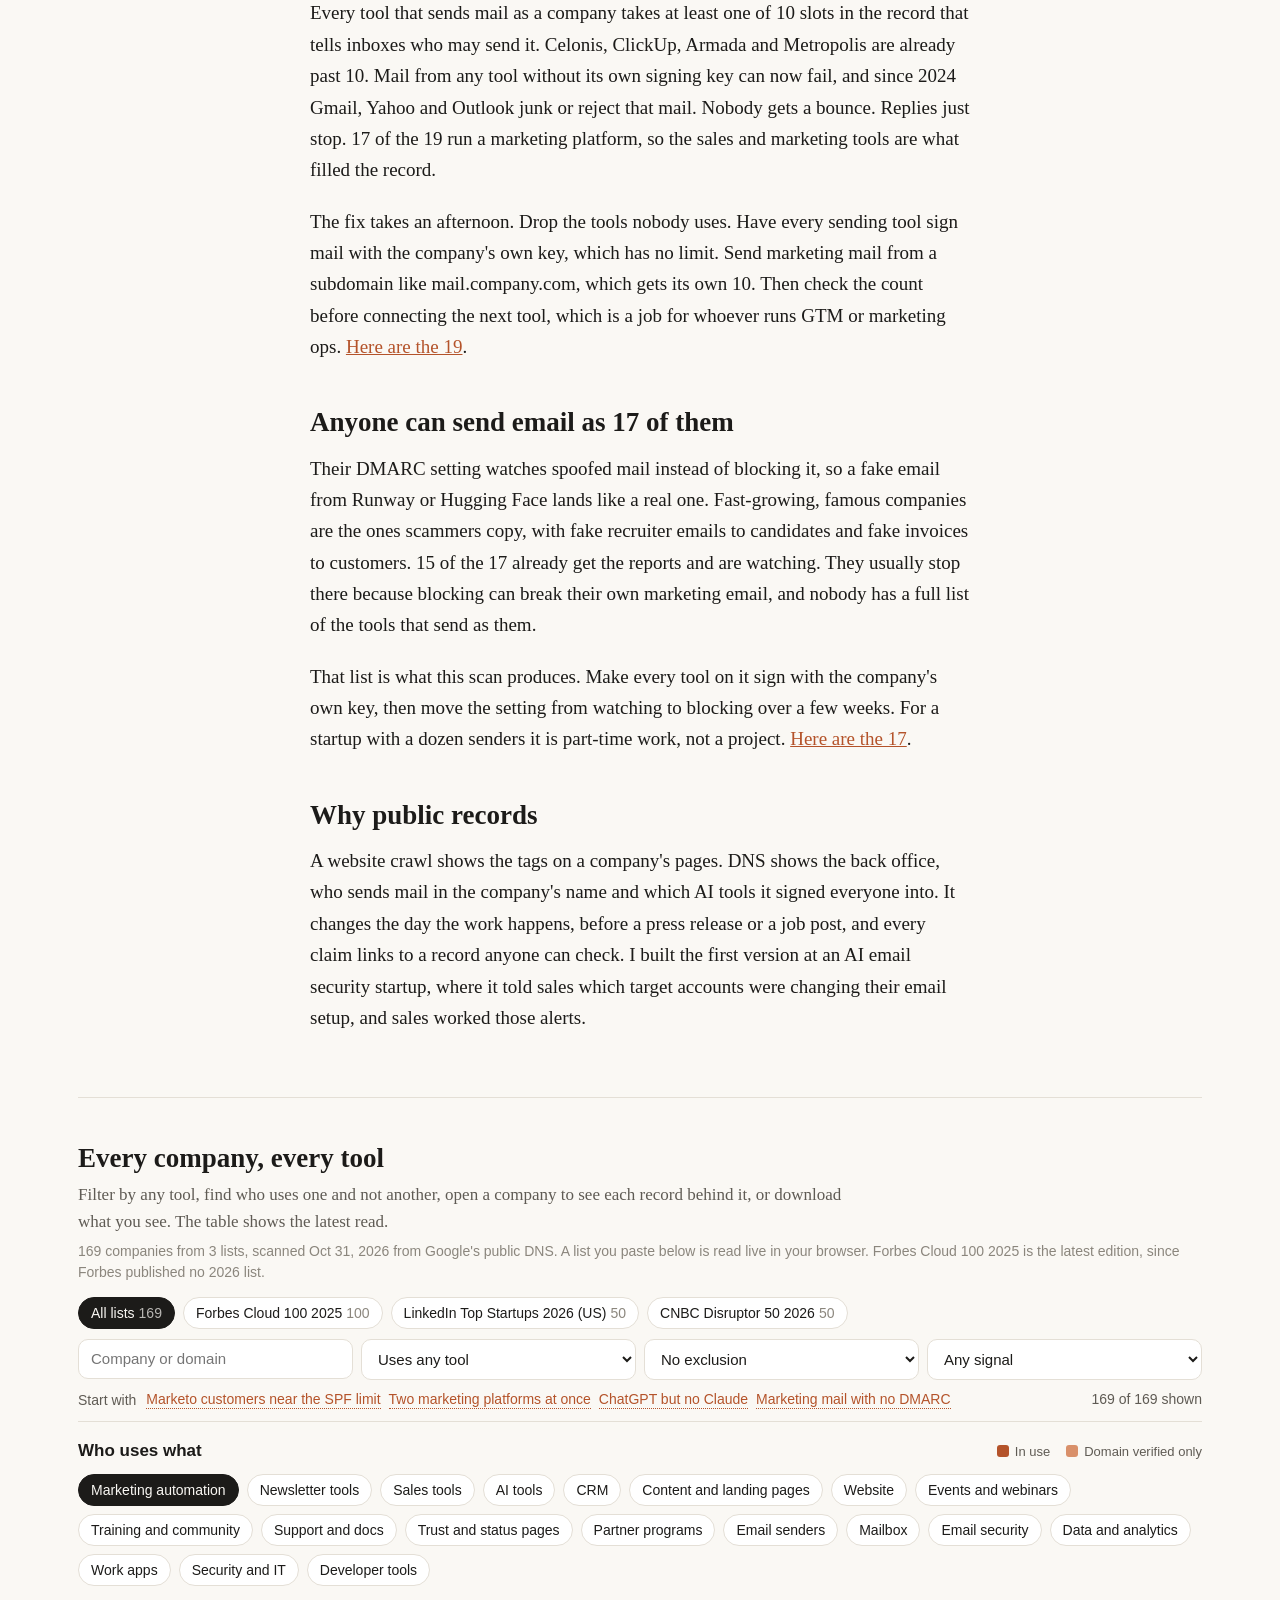
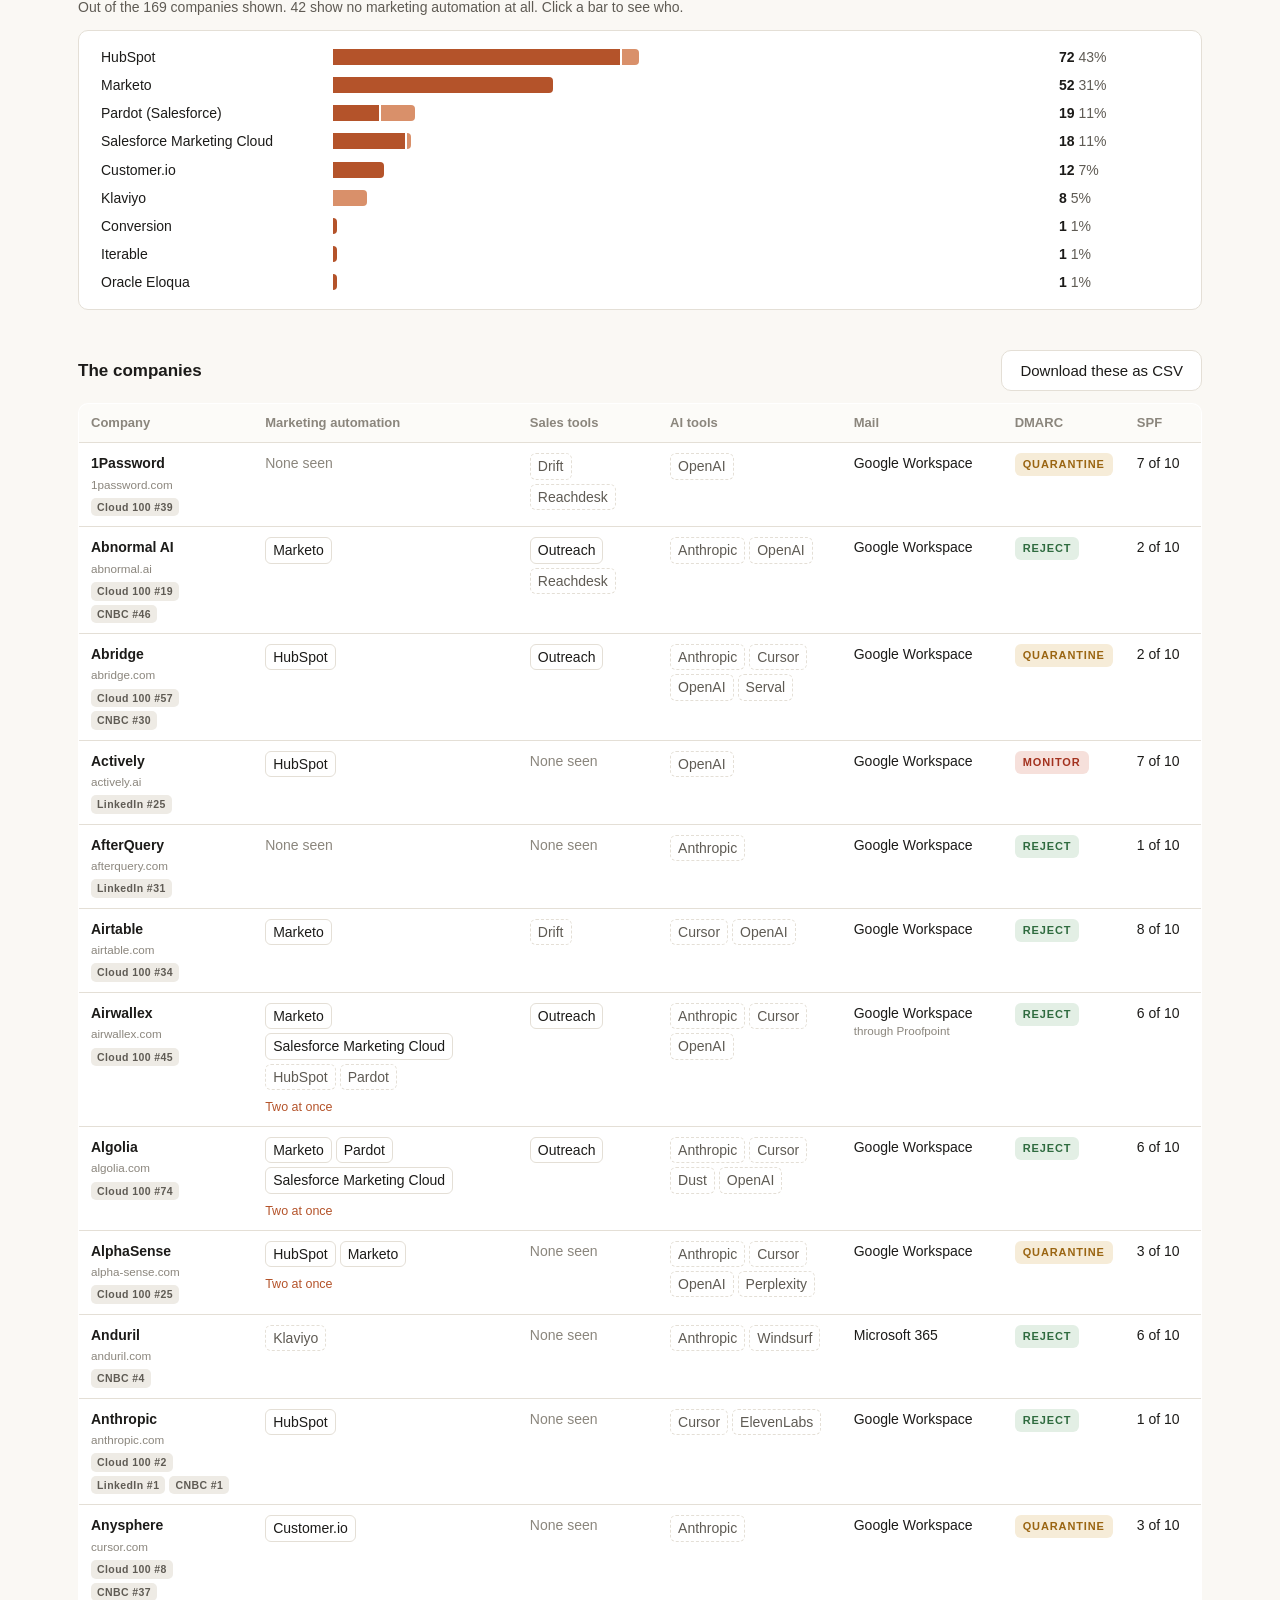
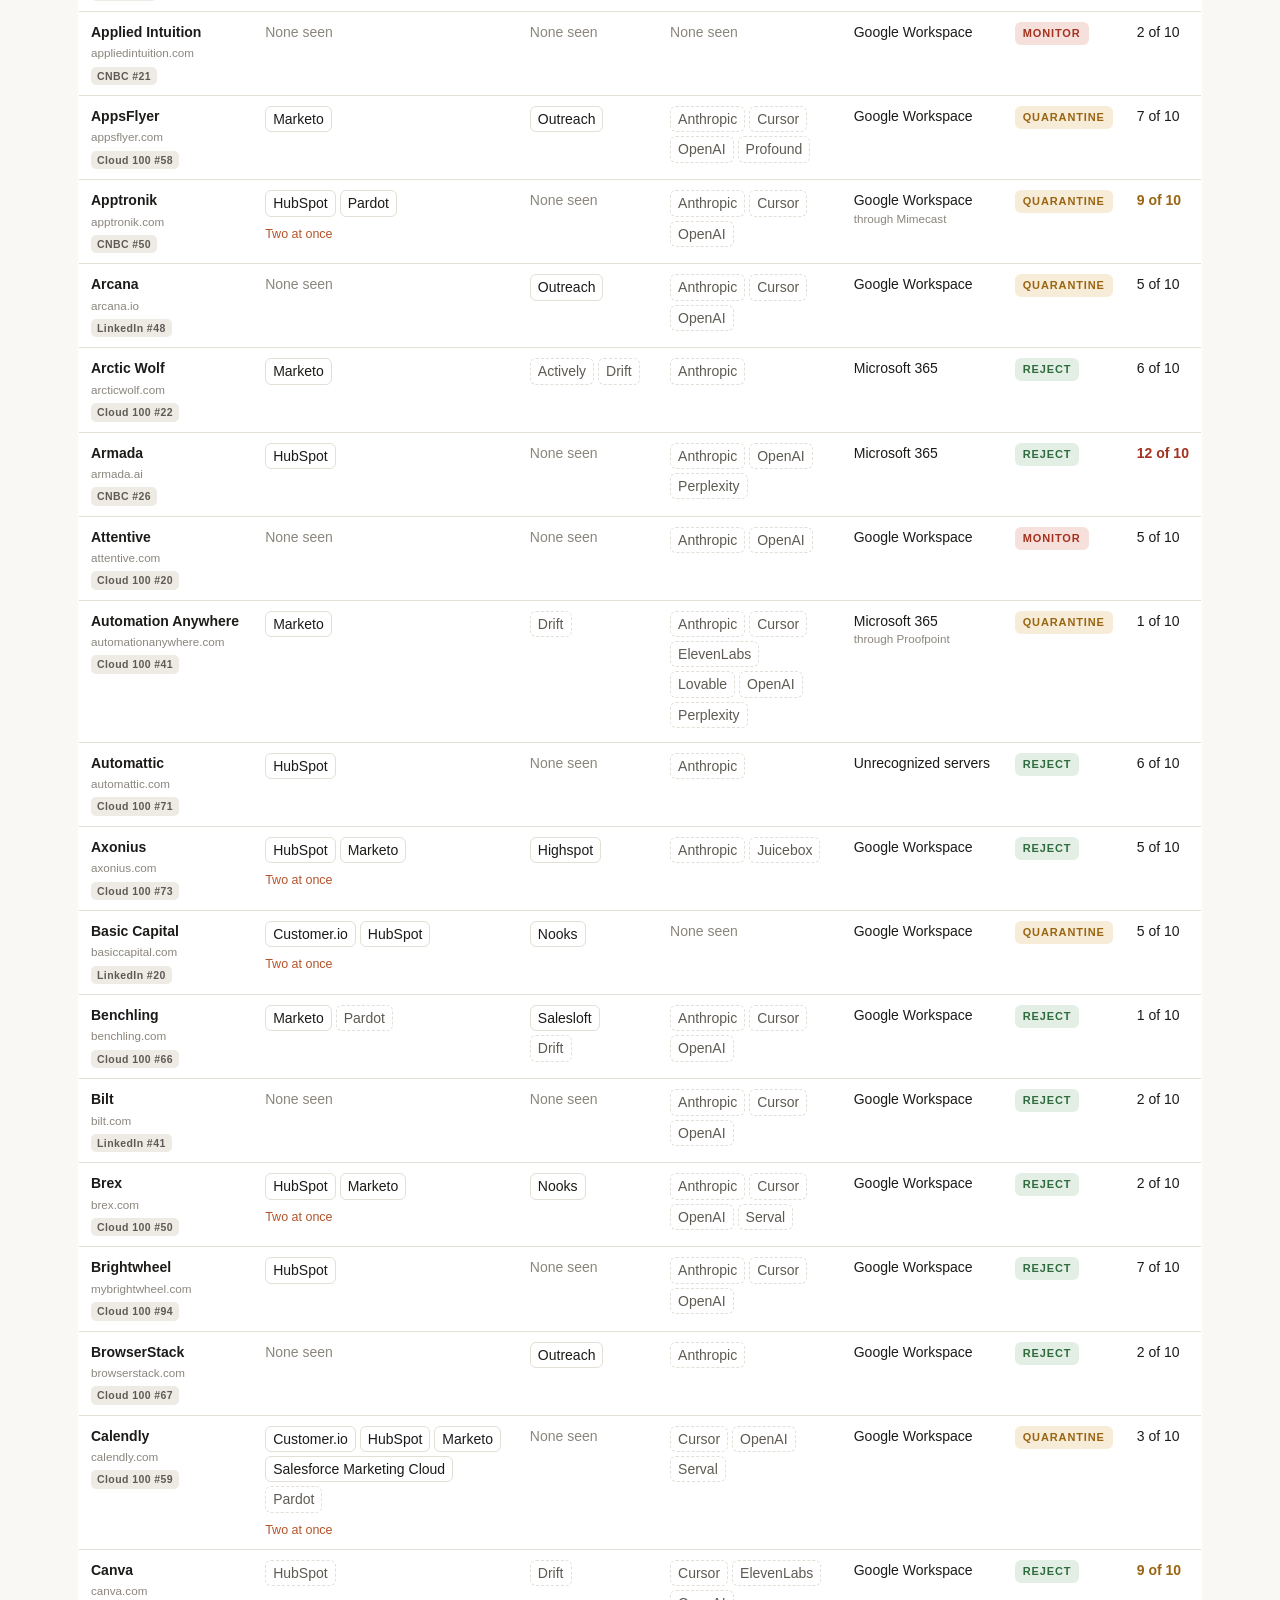
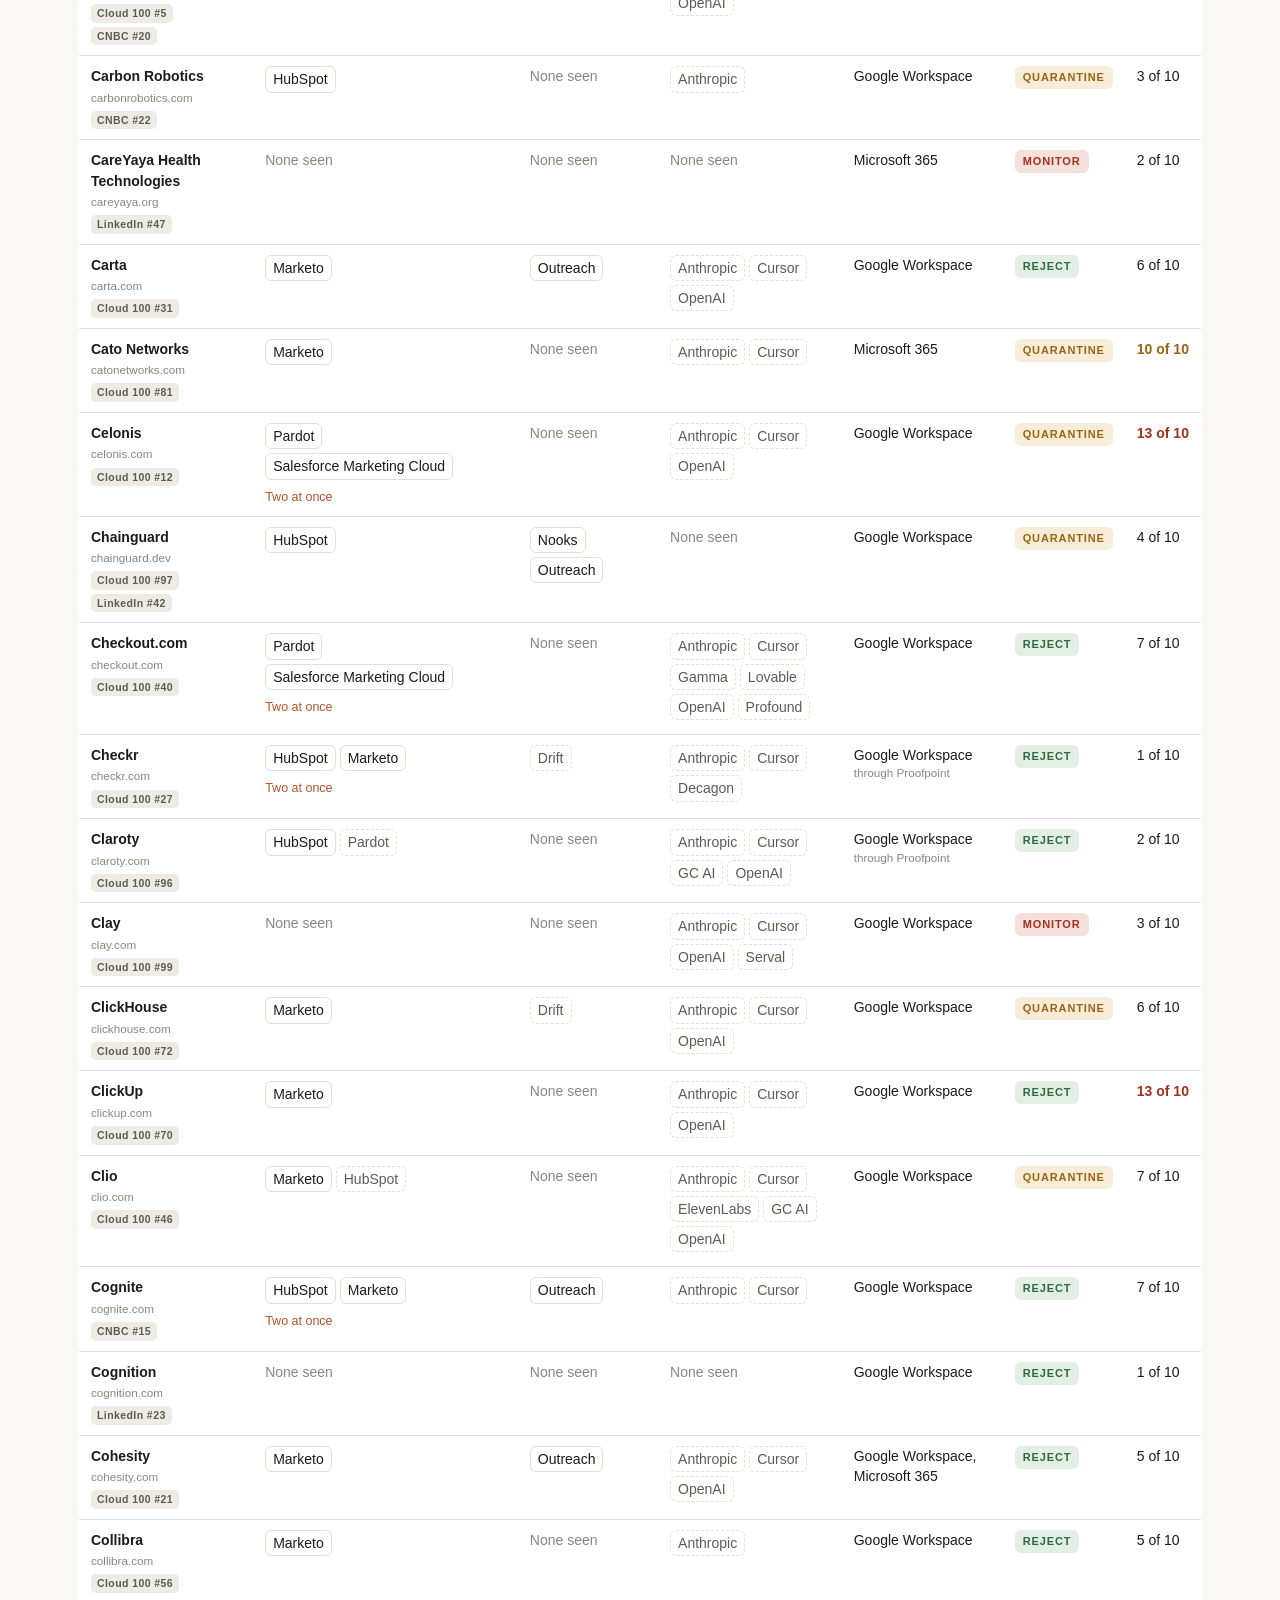
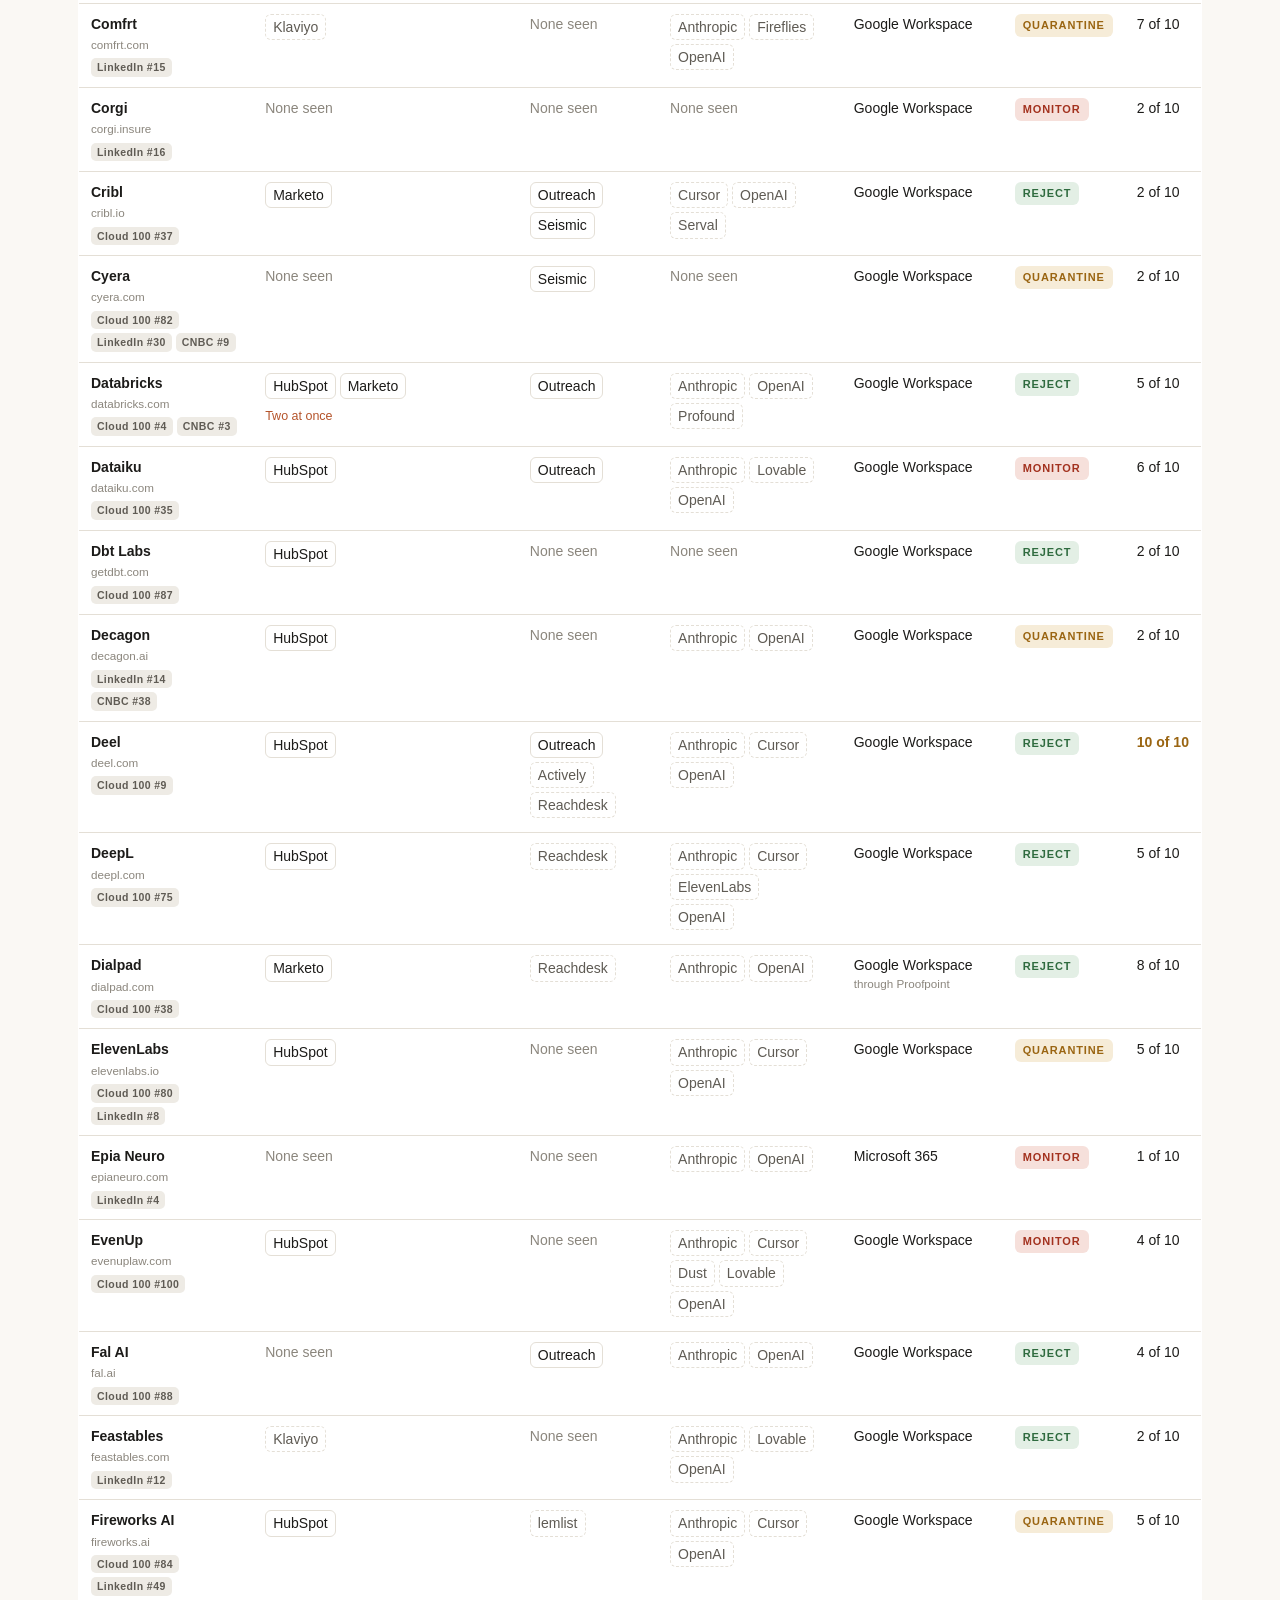
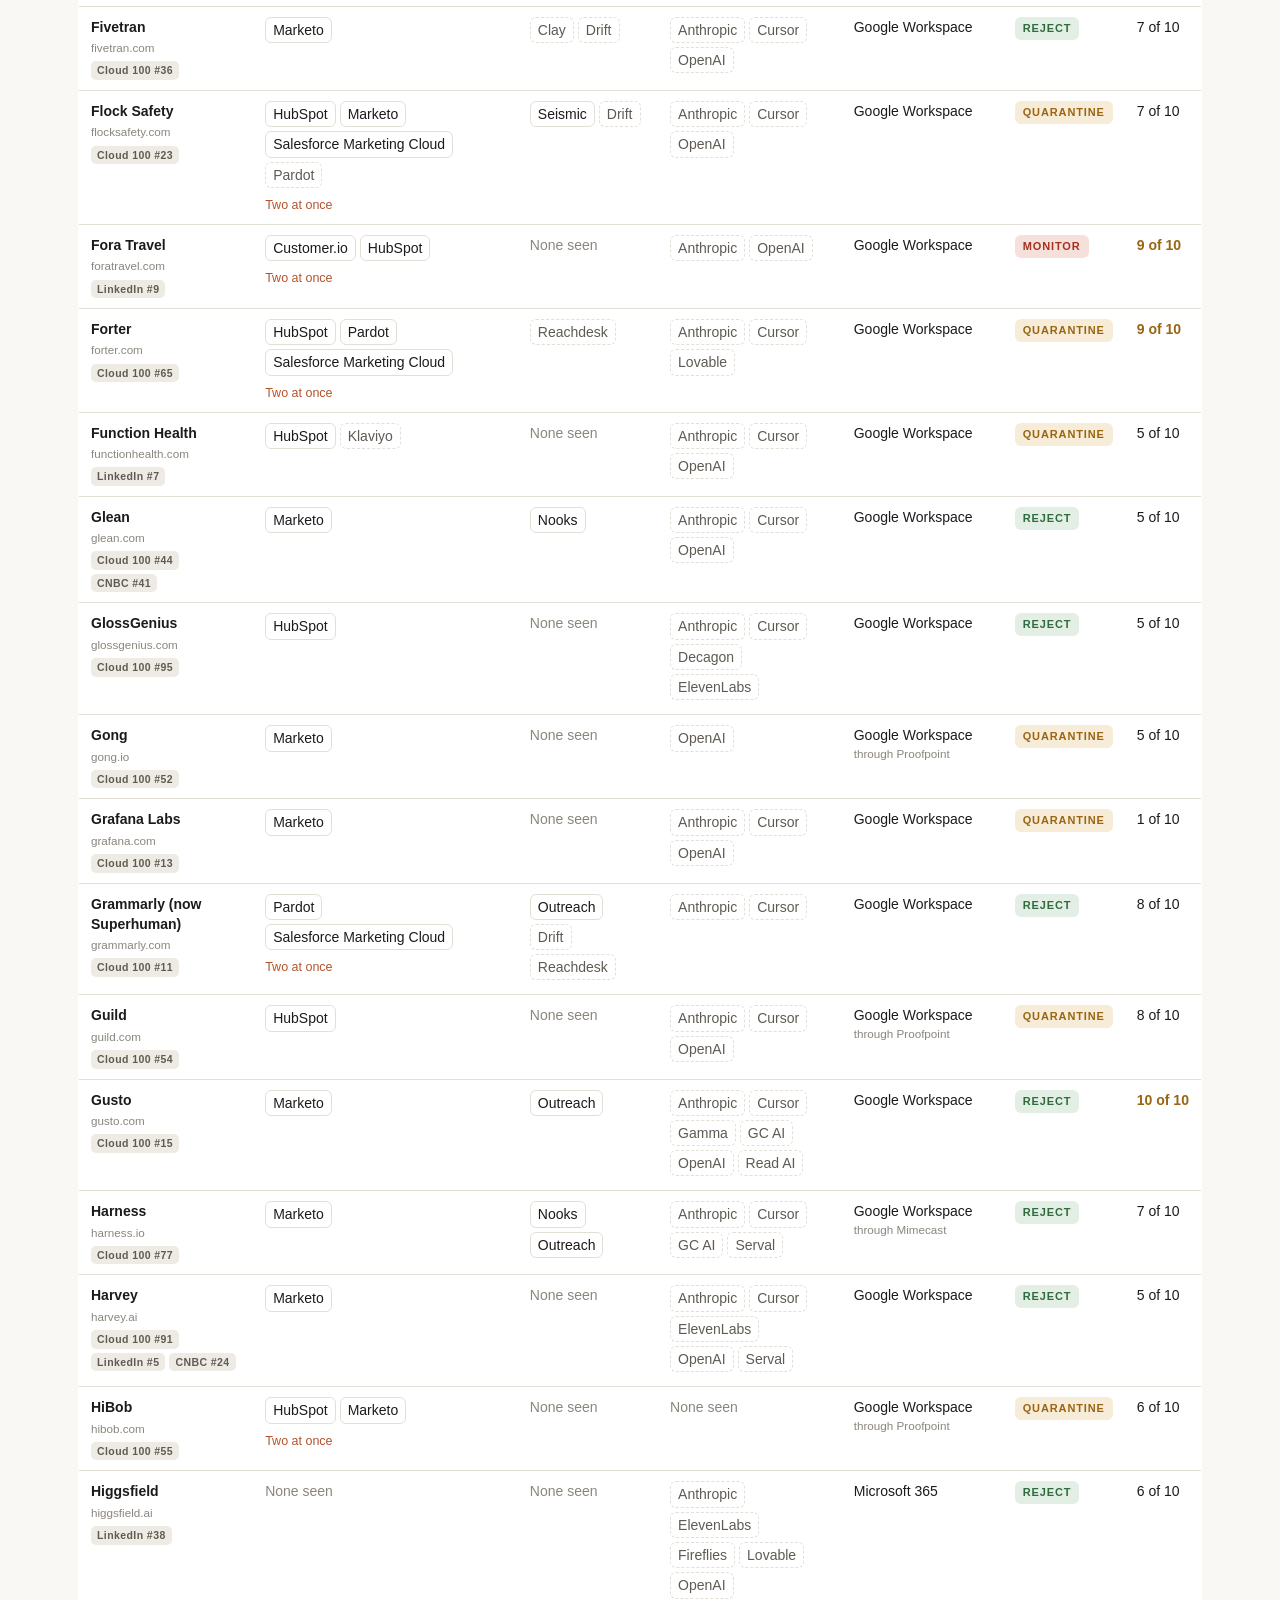
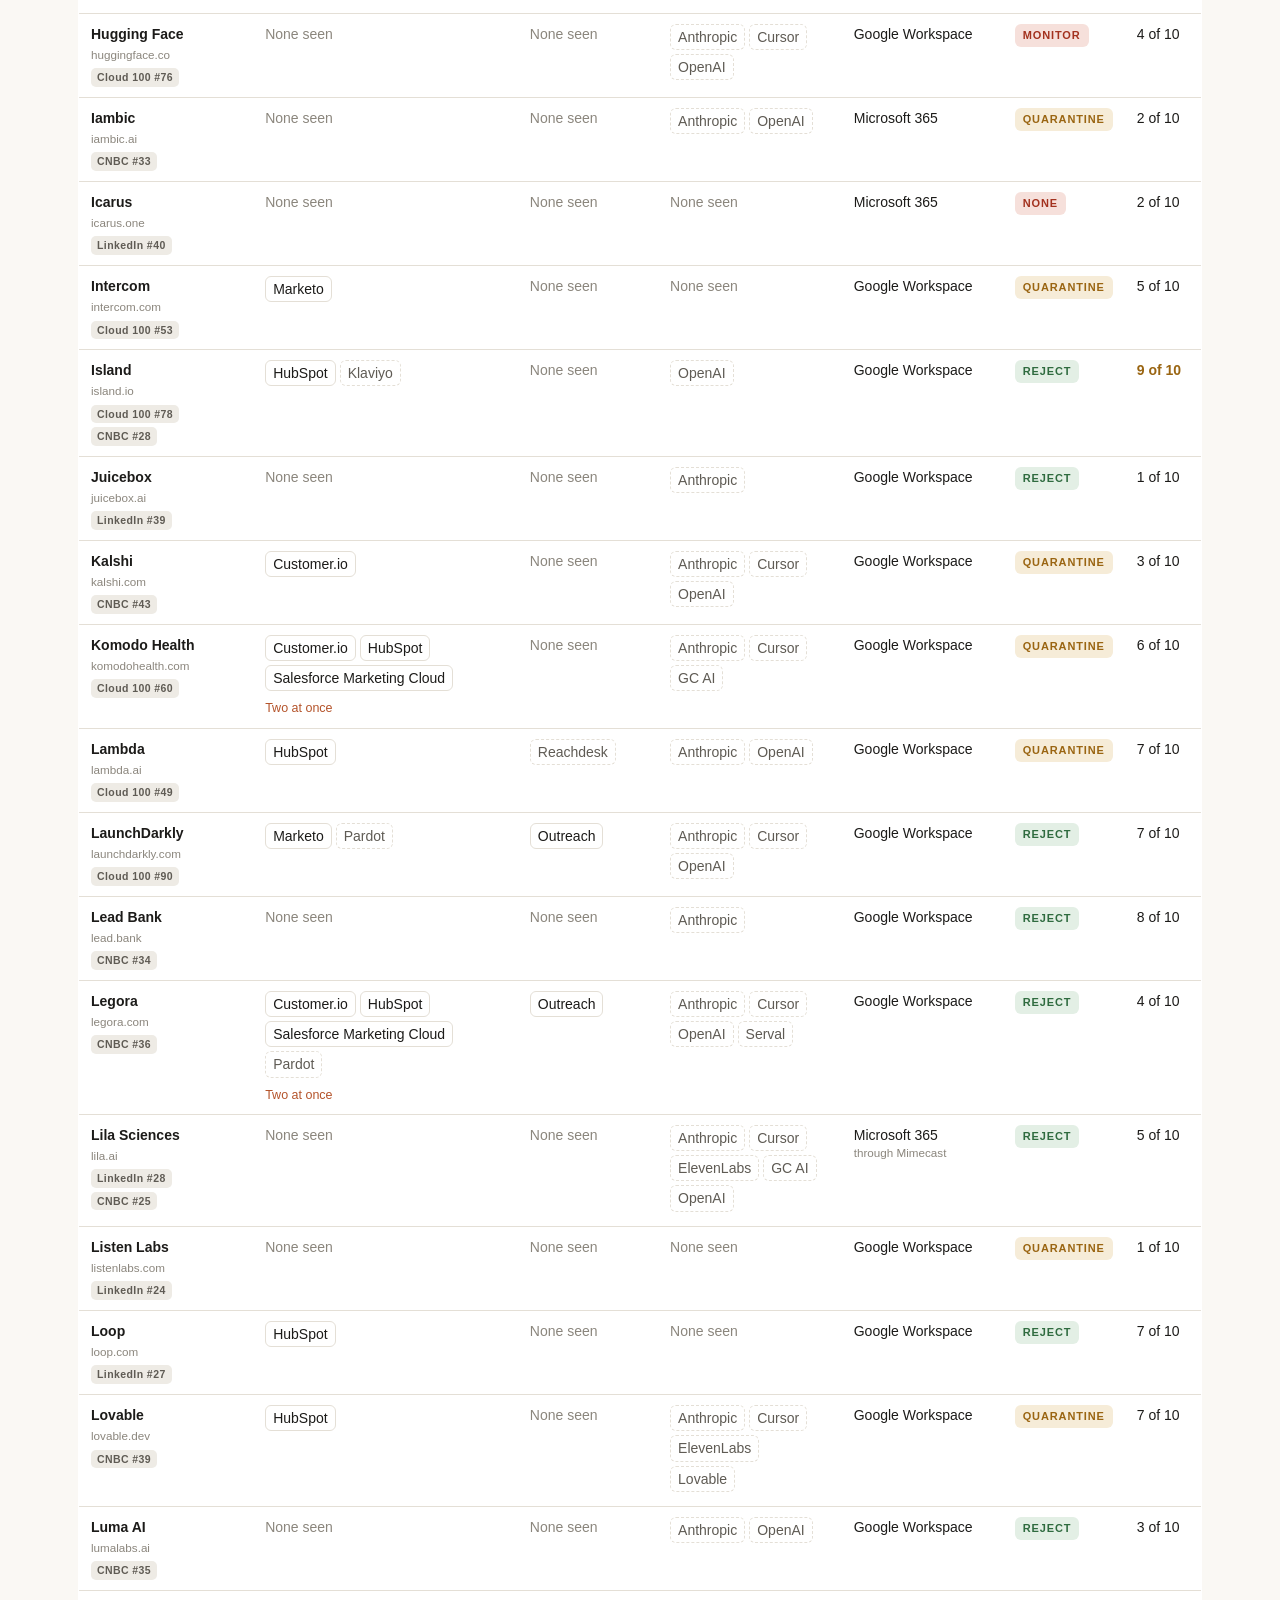
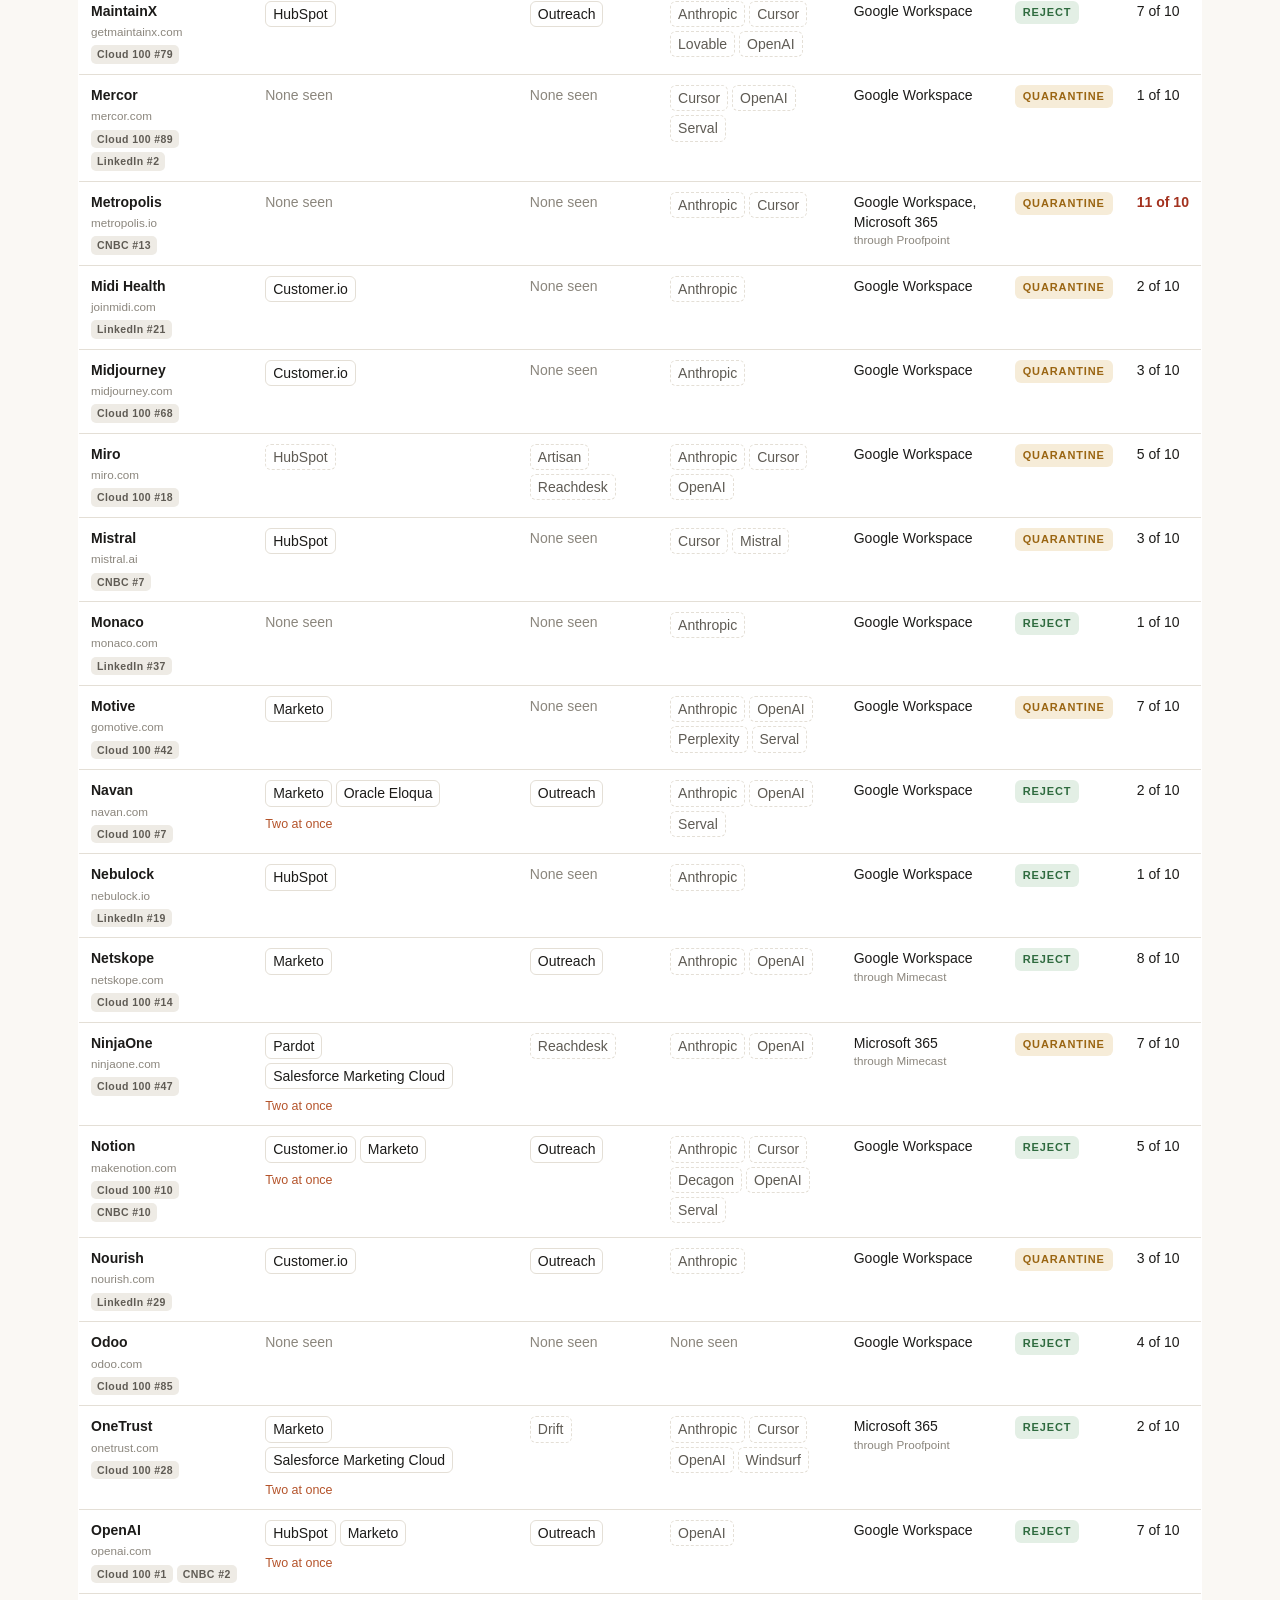
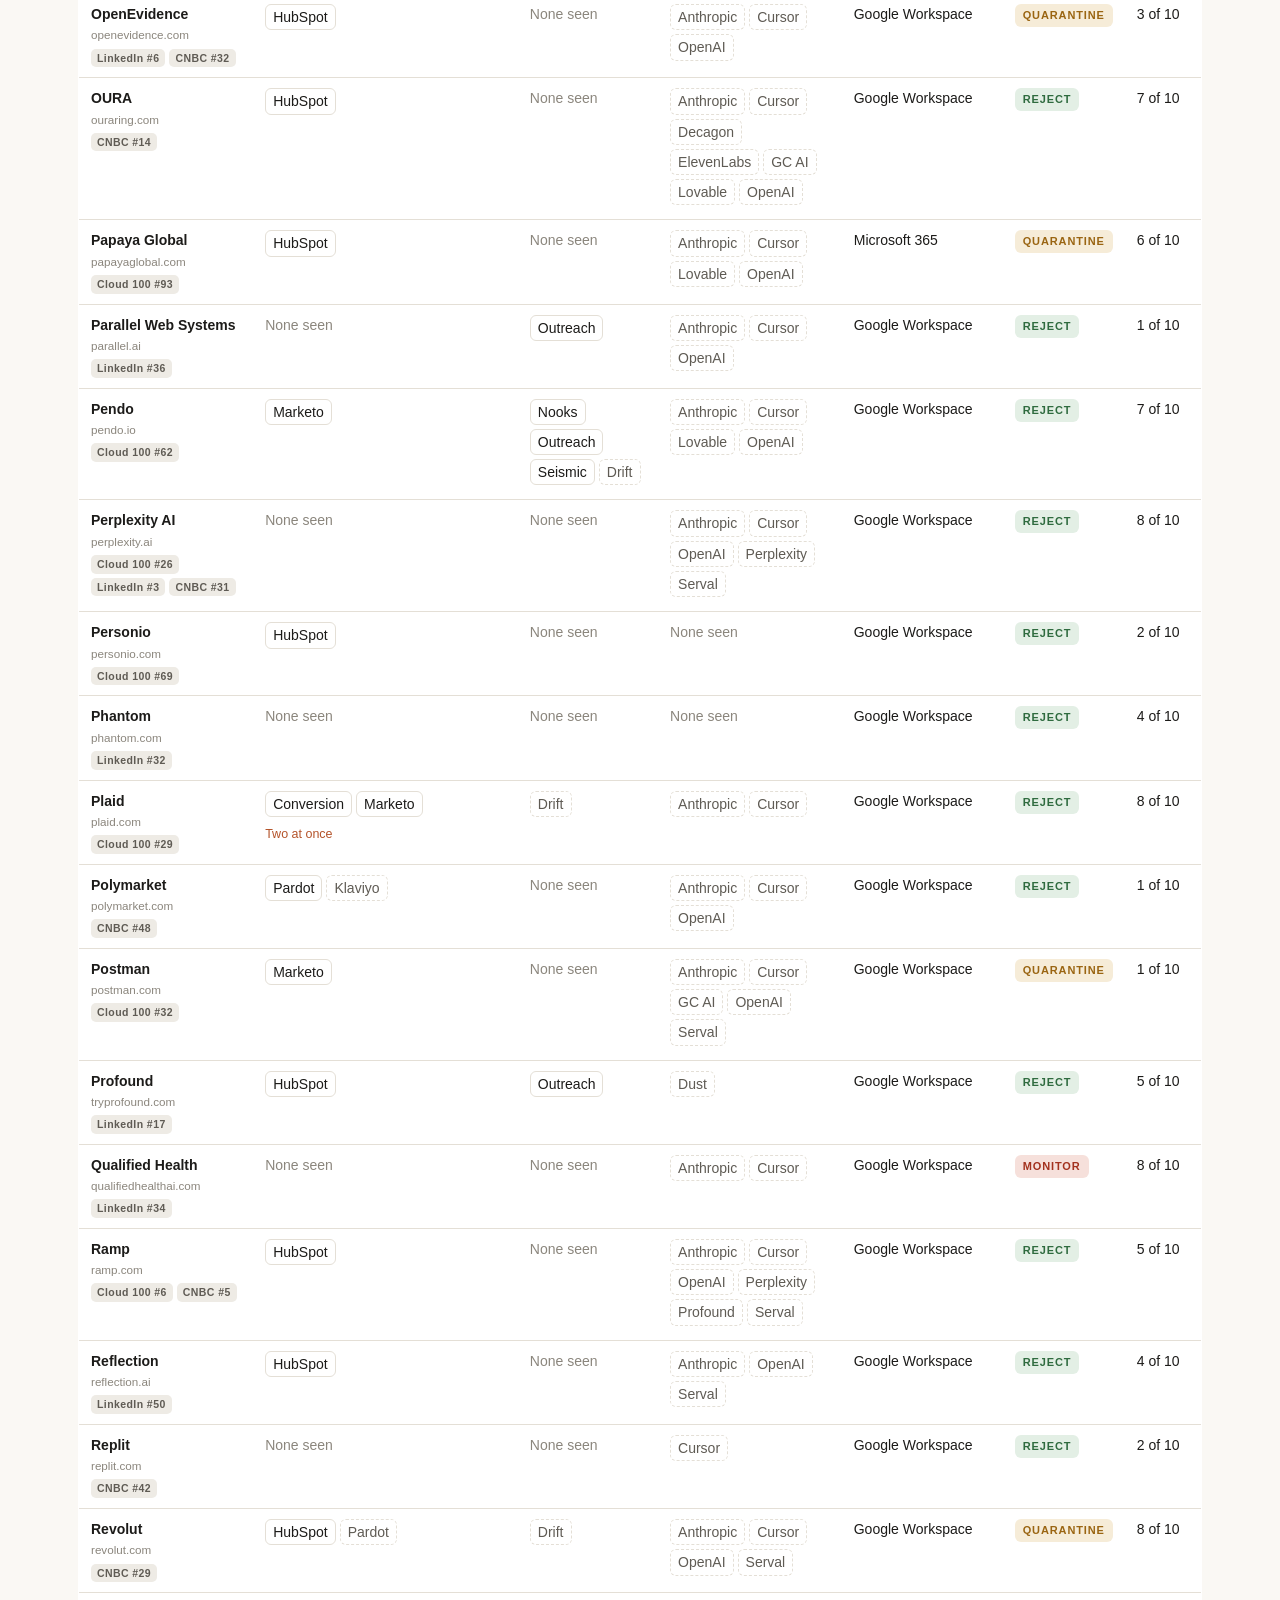
==== commit 3620740e: "Update site" ====
--- a/account-scanner/index.html
+++ b/account-scanner/index.html
@@ -20,7 +20,7 @@
   .back:hover { color: var(--ink); }
   h1 { font-size: 44px; line-height: 1.1; margin: 0 0 18px; font-weight: 600; letter-spacing: -.01em; max-width: 900px; }
   .fine { font: 14px/1.5 var(--sans); color: var(--faint); margin: 0; }
-  h2 { font-size: 28px; line-height: 1.2; margin: 0 0 6px; font-weight: 600; }
+  h2 { font-size: 27px; line-height: 1.2; margin: 0 0 6px; font-weight: 600; }
   h3 { font: 600 17px/1.3 var(--sans); color: var(--ink); margin: 0 0 14px; }
   p { margin: 0 0 14px; }
   button { font: 600 15px/1 var(--sans); padding: 12px 18px; border-radius: 10px; border: 1px solid var(--ink);
@@ -59,7 +59,7 @@
   .pill:hover { border-color: var(--ink); }
   .pill[aria-pressed=true] { background: var(--ink); border-color: var(--ink); color: var(--paper); }
   .pill .n { color: var(--faint); margin-left: 4px; }
-  .pill[aria-pressed=true] .n { color: var(--faint); }
+  .pill[aria-pressed=true] .n { color: inherit; opacity: .7; }
   .lbl-inline { font: 14px/1 var(--sans); color: var(--muted); margin-right: 2px; }
   .views a { font: 14px/1.3 var(--sans); color: var(--accent); text-decoration: none; border-bottom: 1px dotted var(--accent); }
   .views a:hover { color: var(--ink); border-color: var(--ink); }
@@ -154,12 +154,15 @@
   @media (max-width: 860px) {
     main { padding: 36px 16px 72px; }
     .story h1 { font-size: 32px; } .story .dek { font-size: 18px; } .story p { font-size: 17.5px; }
-    .bar { grid-template-columns: 130px 1fr 74px; }
+    /* A long tool name wraps onto a second line instead of being cut off. */
+    .bar { grid-template-columns: 180px 1fr 74px; }
+    .bar .name { white-space: normal; overflow: visible; }
     .hide-sm { display: none; }
     .dgrid, .cols { grid-template-columns: 1fr; gap: 0 22px; }
     .flag { grid-template-columns: 1fr; gap: 6px; } .flag .chip { justify-self: start; }
     .controls { position: static; }
   }
+  @media (max-width: 560px) { .bar { grid-template-columns: 120px 1fr 74px; } }
 </style>
 </head>
 <body>
@@ -536,8 +539,10 @@
 
 function mailCell(c) {
   const p = c.posture;
-  const box = p.mailbox.join(", ") || (p.gateway.length ? "Hidden by a gateway" : p.mxHosts.length ? "Unrecognized servers" : "No mail servers");
-  return esc(box) + (p.gateway.length ? '<small class="none" style="display:block">through ' + esc(p.gateway.join(", ")) + "</small>" : "");
+  // A mail provider's name stays on one line.
+  const box = p.mailbox.map(m => '<span class="nobr">' + esc(m) + "</span>").join(", ") ||
+    esc(p.gateway.length ? "Hidden by a gateway" : p.mxHosts.length ? "Unrecognized servers" : "No mail servers");
+  return box + (p.gateway.length ? '<small class="none" style="display:block">through ' + esc(p.gateway.join(", ")) + "</small>" : "");
 }
 
 function dmarcChip(p) {
--- a/site.css
+++ b/site.css
@@ -27,6 +27,14 @@
 
 html { scroll-behavior: smooth; }
 body { transition: background-color .25s ease, color .25s ease; }
+
+/* Line breaks. Headings and short labels even out their lines, running text avoids a lone
+   last word, and .nobr keeps a hyphenated compound or a number and its unit on one line. */
+h1, h2, h3, h4, caption, summary, .g-title, .chart-title, .stat, .tile .label, .tile .sub, .hname, .cbar .name, .bar .name,
+.feature b, .dec .what, .contents a, .contents-sheet a { text-wrap: balance; }
+p, li, dd, dt, td, th, figcaption, blockquote, footer { text-wrap: pretty; }
+.nobr { white-space: nowrap; }
+
 :focus-visible { outline: 2px solid var(--accent); outline-offset: 2px; border-radius: 4px; }
 ::selection { background: var(--accent-soft); }
 
@@ -99,4 +107,15 @@
 }
 /* On a phone the switch sits in the page header instead of floating over text. */
 @media (max-width: 760px) { .theme-switch { position: absolute; top: 14px; right: 14px; } }
+/* On a touch screen every small control answers a 44px tap. Most keep their look and get an invisible
+   tap area around them; the floating buttons simply grow to 44px. */
+@media (pointer: coarse) {
+  .contents-btn, .to-top { min-height: 44px; }
+  .contents-sheet a { padding: 12px 0; }
+  .try-btn, .row a.try, button.chip, .pill, .try a, .views a, .events button, details.table-view summary, .calc-reset, button.reset,
+  .back { position: relative; }
+  .theme-switch::after, .try-btn::after, .row a.try::after, button.chip::after, .pill::after, .try a::after, .views a::after,
+  .events button::after, .marks button::after, details.table-view summary::after, .calc-reset::after, button.reset::after, .back::after {
+    content: ""; position: absolute; left: 50%; top: 50%; width: max(100%, 44px); height: max(100%, 44px); transform: translate(-50%, -50%); }
+}
 @media print { .theme-switch, .contents, .contents-btn, .to-top, .contents-sheet { display: none !important; } }
